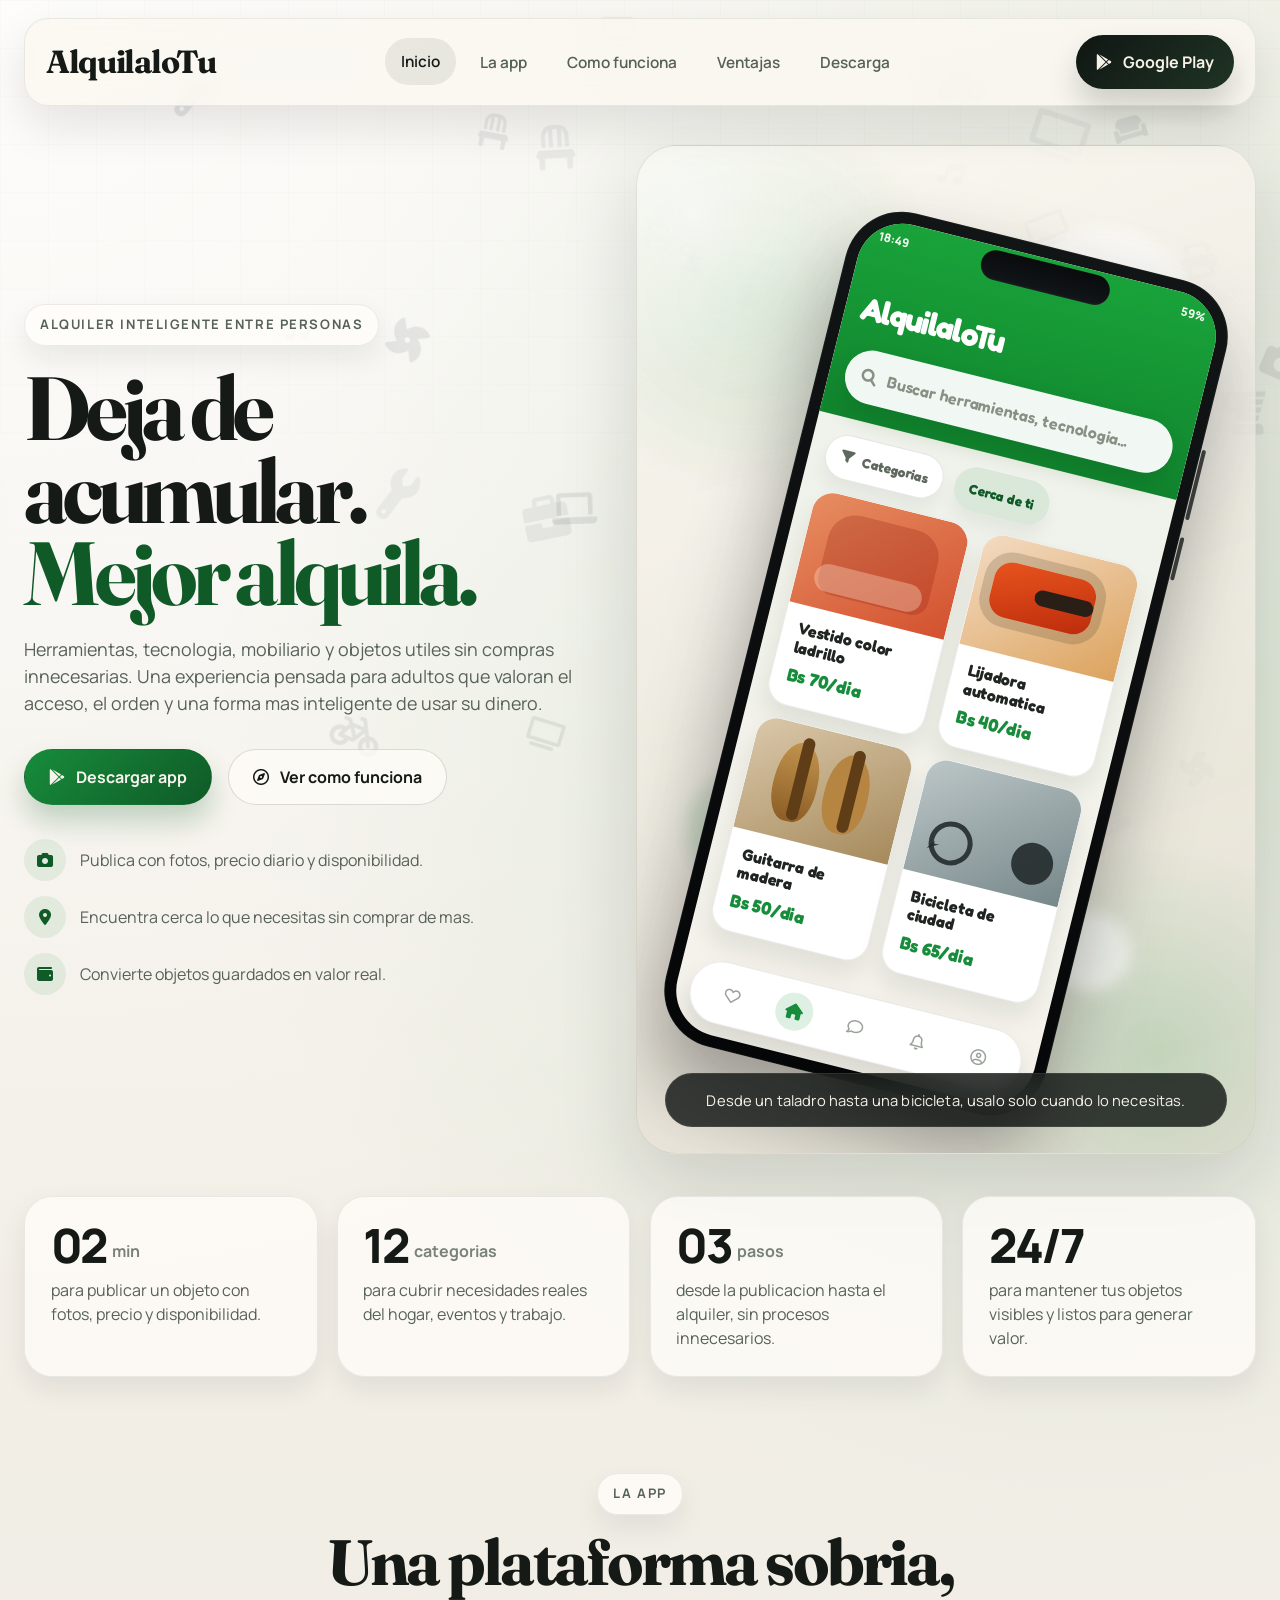
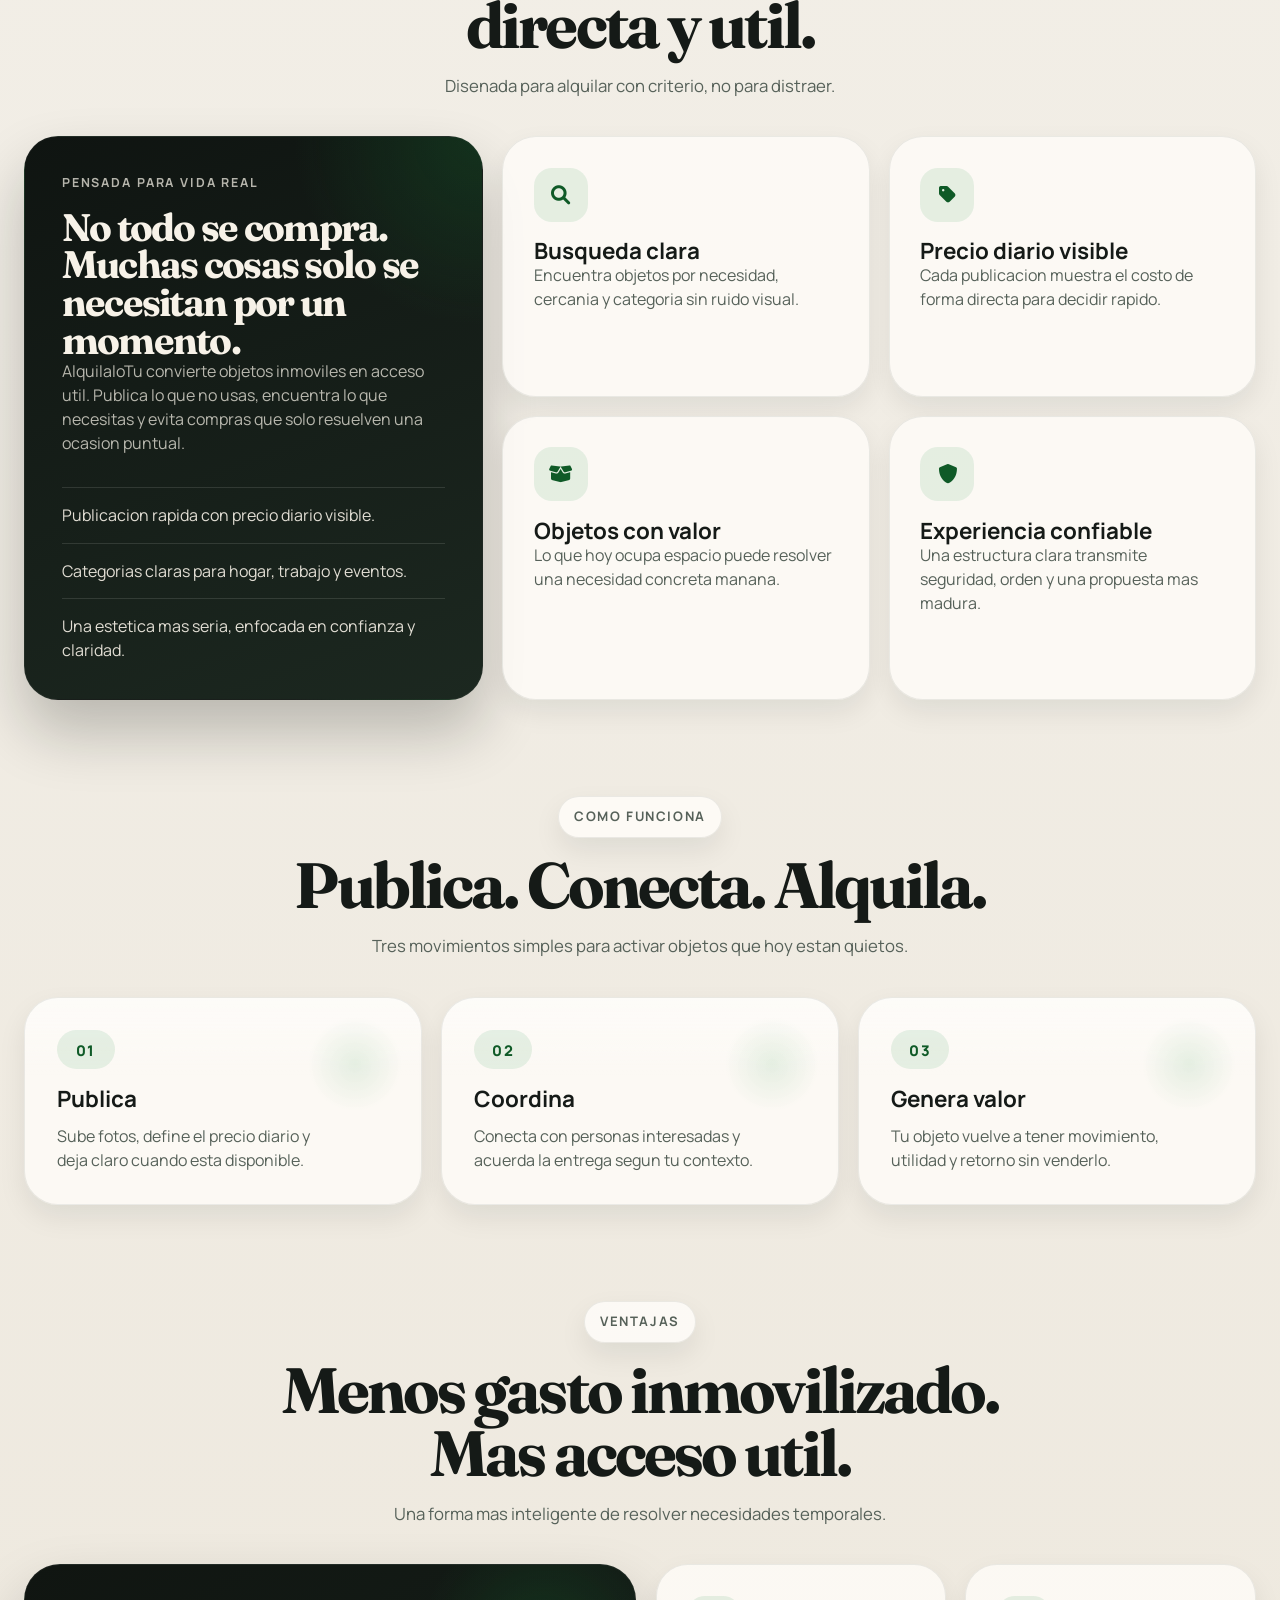
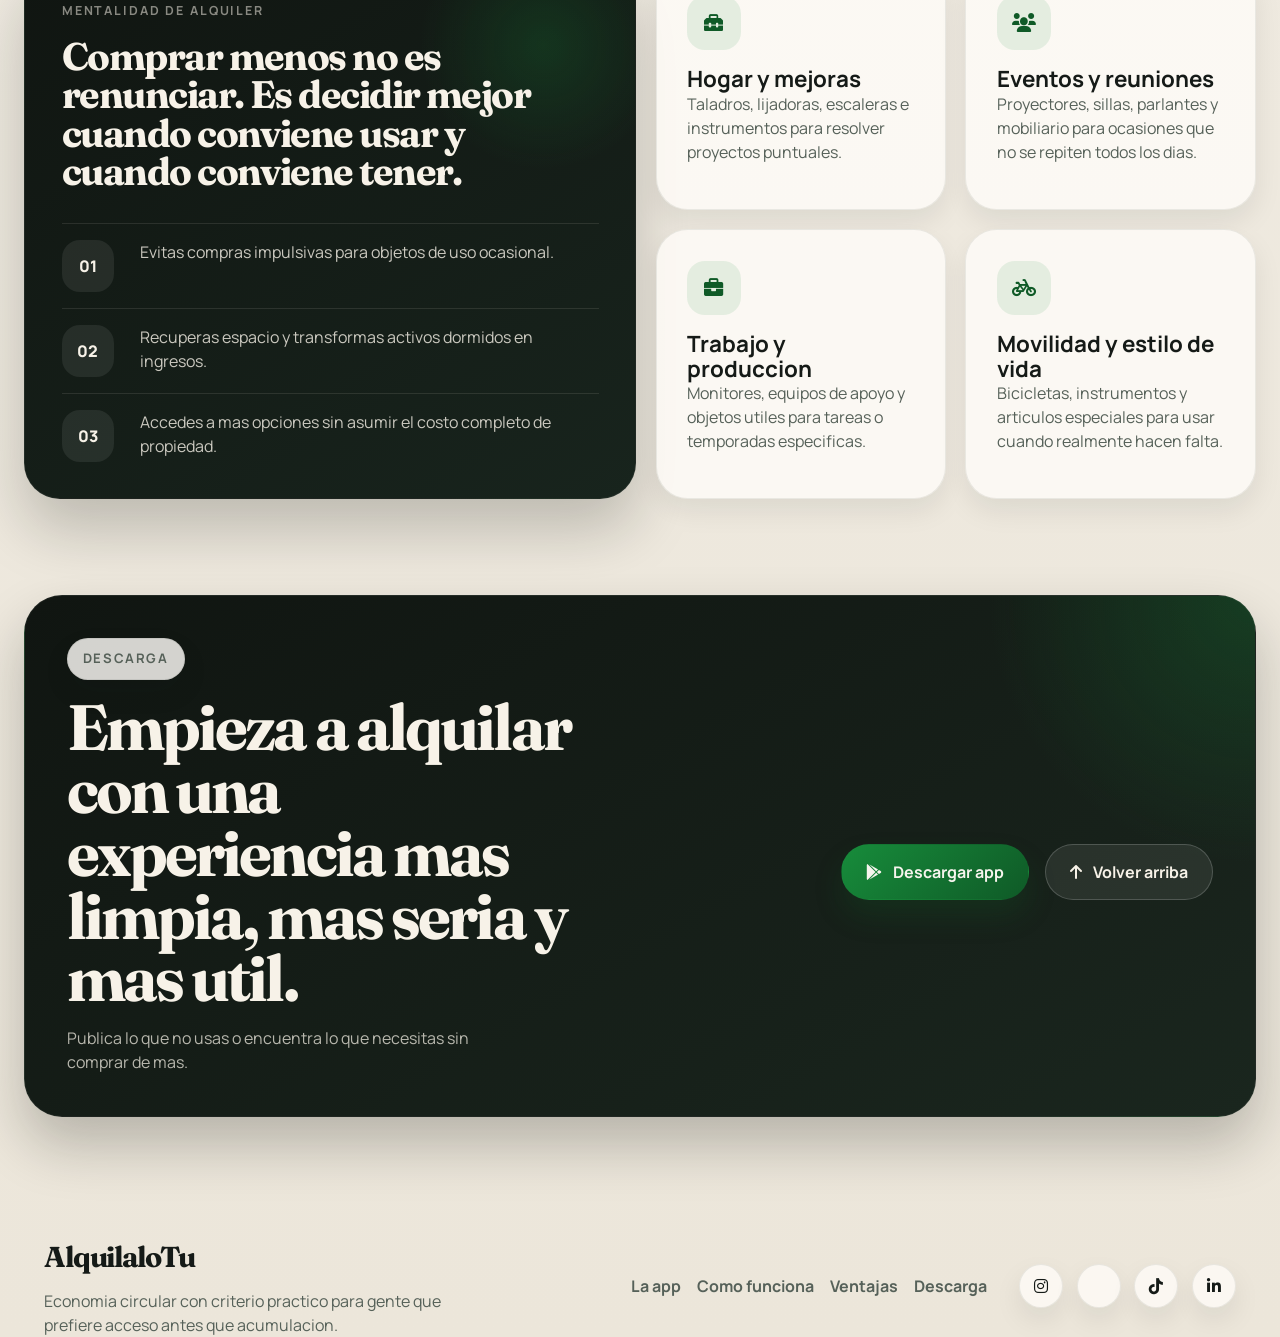
==== index.html @ 4cfe9199 "actualizando contenido real" ====
<!DOCTYPE html>
<html lang="es">
<head>
    <meta charset="UTF-8">
    <meta name="viewport" content="width=device-width, initial-scale=1.0">
    <meta name="description" content="AlquilaloTu te ayuda a alquilar herramientas, tecnologia y objetos utiles sin comprar de mas.">
    <title>AlquilaloTu | Deja de acumular, mejor alquila</title>
    <link rel="preconnect" href="https://fonts.googleapis.com">
    <link rel="preconnect" href="https://fonts.gstatic.com" crossorigin>
    <link rel="stylesheet" href="https://cdnjs.cloudflare.com/ajax/libs/font-awesome/6.0.0-beta3/css/all.min.css">
    <link rel="stylesheet" href="styles.css">
</head>
<body>
    <div class="floating-icons-layer" aria-hidden="true"></div>

    <header class="site-header">
        <nav class="main-nav" aria-label="Navegacion principal">
            <a class="brand" href="#inicio">AlquilaloTu</a>

            <div class="nav-links">
                <a href="#inicio" class="active">Inicio</a>
                <a href="#la-app">La app</a>
                <a href="#como-funciona">Como funciona</a>
                <a href="#ventajas">Ventajas</a>
                <a href="#descarga">Descarga</a>
            </div>

            <a
                class="nav-cta"
                href="https://play.google.com/store/apps/details?id=com.davidsilvbv.AlquilaloTu&pcampaignid=web_share"
                target="_blank"
                rel="noopener noreferrer"
            >
                <i class="fa-brands fa-google-play"></i>
                Google Play
            </a>
        </nav>
    </header>

    <main>
        <section class="hero reveal" id="inicio">
            <div class="hero-copy">
                <span class="eyebrow">Alquiler inteligente entre personas</span>
                <h1>Deja de acumular.<br><span>Mejor alquila.</span></h1>
                <p>
                    Herramientas, tecnologia, mobiliario y objetos utiles sin compras innecesarias.
                    Una experiencia pensada para adultos que valoran el acceso, el orden y una
                    forma mas inteligente de usar su dinero.
                </p>

                <div class="hero-actions">
                    <a
                        class="btn btn-solid"
                        href="https://play.google.com/store/apps/details?id=com.davidsilvbv.AlquilaloTu&pcampaignid=web_share"
                        target="_blank"
                        rel="noopener noreferrer"
                    >
                        <i class="fa-brands fa-google-play"></i>
                        Descargar app
                    </a>
                    <a class="btn btn-outline" href="#como-funciona">
                        <i class="fa-regular fa-compass"></i>
                        Ver como funciona
                    </a>
                </div>

                <div class="hero-points">
                    <div class="hero-point">
                        <i class="fa-solid fa-camera"></i>
                        <span>Publica con fotos, precio diario y disponibilidad.</span>
                    </div>
                    <div class="hero-point">
                        <i class="fa-solid fa-map-marker-alt"></i>
                        <span>Encuentra cerca lo que necesitas sin comprar de mas.</span>
                    </div>
                    <div class="hero-point">
                        <i class="fa-solid fa-wallet"></i>
                        <span>Convierte objetos guardados en valor real.</span>
                    </div>
                </div>
            </div>

            <div class="hero-visual">
                <div class="hero-stage">
                    <div class="ambient-orb orb-1" aria-hidden="true"></div>
                    <div class="ambient-orb orb-2" aria-hidden="true"></div>
                    <div class="ambient-orb orb-3" aria-hidden="true"></div>

                    <div class="device-frame" aria-label="Vista de la app AlquilaloTu">
                        <div class="device-body">
                            <div class="device-top">
                                <span>18:49</span>
                                <div class="device-notch" aria-hidden="true"></div>
                                <span>59%</span>
                            </div>

                            <div class="device-screen">
                                <div class="screen-header">
                                    <div class="screen-brand">AlquilaloTu</div>
                                    <div class="screen-search">
                                        <i class="fa-solid fa-magnifying-glass"></i>
                                        <span>Buscar herramientas, tecnologia...</span>
                                    </div>
                                </div>

                                <div class="screen-toolbar">
                                    <span class="toolbar-chip">
                                        <i class="fa-solid fa-filter"></i>
                                        Categorias
                                    </span>
                                    <span class="toolbar-chip toolbar-chip--soft">Cerca de ti</span>
                                </div>

                                <div class="screen-grid">
                                    <article class="listing-card listing-card--brick">
                                        <div class="listing-media"></div>
                                        <div class="listing-body">
                                            <h3>Vestido color ladrillo</h3>
                                            <p>Bs 70/dia</p>
                                        </div>
                                    </article>

                                    <article class="listing-card listing-card--tool">
                                        <div class="listing-media"></div>
                                        <div class="listing-body">
                                            <h3>Lijadora automatica</h3>
                                            <p>Bs 40/dia</p>
                                        </div>
                                    </article>

                                    <article class="listing-card listing-card--music">
                                        <div class="listing-media"></div>
                                        <div class="listing-body">
                                            <h3>Guitarra de madera</h3>
                                            <p>Bs 50/dia</p>
                                        </div>
                                    </article>

                                    <article class="listing-card listing-card--bike">
                                        <div class="listing-media"></div>
                                        <div class="listing-body">
                                            <h3>Bicicleta de ciudad</h3>
                                            <p>Bs 65/dia</p>
                                        </div>
                                    </article>
                                </div>

                                <div class="screen-nav" aria-hidden="true">
                                    <i class="fa-regular fa-heart"></i>
                                    <span class="nav-dot is-current"><i class="fa-solid fa-home"></i></span>
                                    <i class="fa-regular fa-comment"></i>
                                    <i class="fa-regular fa-bell"></i>
                                    <i class="fa-regular fa-circle-user"></i>
                                </div>
                            </div>
                        </div>
                    </div>

                    <div class="stage-caption">Desde un taladro hasta una bicicleta, usalo solo cuando lo necesitas.</div>
                </div>
            </div>
        </section>

        <section class="proof-grid reveal" aria-label="Beneficios de la plataforma">
            <article class="proof-card">
                <div class="proof-value">
                    <span class="proof-number" data-target="2" data-pad="2">00</span>
                    <span class="proof-unit">min</span>
                </div>
                <p>para publicar un objeto con fotos, precio y disponibilidad.</p>
            </article>

            <article class="proof-card">
                <div class="proof-value">
                    <span class="proof-number" data-target="12">00</span>
                    <span class="proof-unit">categorias</span>
                </div>
                <p>para cubrir necesidades reales del hogar, eventos y trabajo.</p>
            </article>

            <article class="proof-card">
                <div class="proof-value">
                    <span class="proof-number" data-target="3" data-pad="2">00</span>
                    <span class="proof-unit">pasos</span>
                </div>
                <p>desde la publicacion hasta el alquiler, sin procesos innecesarios.</p>
            </article>

            <article class="proof-card">
                <div class="proof-value">
                    <span class="proof-number" data-target="24" data-suffix="/7">00</span>
                </div>
                <p>para mantener tus objetos visibles y listos para generar valor.</p>
            </article>
        </section>

        <section class="editorial-section reveal" id="la-app">
            <div class="section-heading">
                <span class="eyebrow">La app</span>
                <h2>Una plataforma sobria, directa y util.</h2>
                <p>Disenada para alquilar con criterio, no para distraer.</p>
            </div>

            <div class="editorial-grid">
                <article class="editorial-panel editorial-panel--dark">
                    <div>
                        <p class="panel-kicker">Pensada para vida real</p>
                        <h3>No todo se compra. Muchas cosas solo se necesitan por un momento.</h3>
                        <p>
                            AlquilaloTu convierte objetos inmoviles en acceso util. Publica lo que no usas,
                            encuentra lo que necesitas y evita compras que solo resuelven una ocasion puntual.
                        </p>
                    </div>

                    <ul class="editorial-list">
                        <li>Publicacion rapida con precio diario visible.</li>
                        <li>Categorias claras para hogar, trabajo y eventos.</li>
                        <li>Una estetica mas seria, enfocada en confianza y claridad.</li>
                    </ul>
                </article>

                <article class="editorial-panel">
                    <i class="fa-solid fa-magnifying-glass"></i>
                    <h3>Busqueda clara</h3>
                    <p>Encuentra objetos por necesidad, cercania y categoria sin ruido visual.</p>
                </article>

                <article class="editorial-panel">
                    <i class="fa-solid fa-tag"></i>
                    <h3>Precio diario visible</h3>
                    <p>Cada publicacion muestra el costo de forma directa para decidir rapido.</p>
                </article>

                <article class="editorial-panel">
                    <i class="fa-solid fa-box-open"></i>
                    <h3>Objetos con valor</h3>
                    <p>Lo que hoy ocupa espacio puede resolver una necesidad concreta manana.</p>
                </article>

                <article class="editorial-panel">
                    <i class="fa-solid fa-shield-alt"></i>
                    <h3>Experiencia confiable</h3>
                    <p>Una estructura clara transmite seguridad, orden y una propuesta mas madura.</p>
                </article>
            </div>
        </section>

        <section class="process-section reveal" id="como-funciona">
            <div class="section-heading">
                <span class="eyebrow">Como funciona</span>
                <h2>Publica. Conecta. Alquila.</h2>
                <p>Tres movimientos simples para activar objetos que hoy estan quietos.</p>
            </div>

            <div class="process-grid">
                <article class="process-card">
                    <span class="process-index">01</span>
                    <h3>Publica</h3>
                    <p>Sube fotos, define el precio diario y deja claro cuando esta disponible.</p>
                </article>

                <article class="process-card">
                    <span class="process-index">02</span>
                    <h3>Coordina</h3>
                    <p>Conecta con personas interesadas y acuerda la entrega segun tu contexto.</p>
                </article>

                <article class="process-card">
                    <span class="process-index">03</span>
                    <h3>Genera valor</h3>
                    <p>Tu objeto vuelve a tener movimiento, utilidad y retorno sin venderlo.</p>
                </article>
            </div>
        </section>

        <section class="advantage-section reveal" id="ventajas">
            <div class="section-heading">
                <span class="eyebrow">Ventajas</span>
                <h2>Menos gasto inmovilizado. Mas acceso util.</h2>
                <p>Una forma mas inteligente de resolver necesidades temporales.</p>
            </div>

            <div class="advantage-layout">
                <article class="advantage-highlight">
                    <p class="panel-kicker">Mentalidad de alquiler</p>
                    <h3>Comprar menos no es renunciar. Es decidir mejor cuando conviene usar y cuando conviene tener.</h3>

                    <div class="advantage-list">
                        <div class="advantage-item">
                            <span>01</span>
                            <p>Evitas compras impulsivas para objetos de uso ocasional.</p>
                        </div>
                        <div class="advantage-item">
                            <span>02</span>
                            <p>Recuperas espacio y transformas activos dormidos en ingresos.</p>
                        </div>
                        <div class="advantage-item">
                            <span>03</span>
                            <p>Accedes a mas opciones sin asumir el costo completo de propiedad.</p>
                        </div>
                    </div>
                </article>

                <div class="use-case-grid">
                    <article class="use-case-card">
                        <i class="fa-solid fa-toolbox"></i>
                        <h3>Hogar y mejoras</h3>
                        <p>Taladros, lijadoras, escaleras e instrumentos para resolver proyectos puntuales.</p>
                    </article>

                    <article class="use-case-card">
                        <i class="fa-solid fa-users"></i>
                        <h3>Eventos y reuniones</h3>
                        <p>Proyectores, sillas, parlantes y mobiliario para ocasiones que no se repiten todos los dias.</p>
                    </article>

                    <article class="use-case-card">
                        <i class="fa-solid fa-briefcase"></i>
                        <h3>Trabajo y produccion</h3>
                        <p>Monitores, equipos de apoyo y objetos utiles para tareas o temporadas especificas.</p>
                    </article>

                    <article class="use-case-card">
                        <i class="fa-solid fa-bicycle"></i>
                        <h3>Movilidad y estilo de vida</h3>
                        <p>Bicicletas, instrumentos y articulos especiales para usar cuando realmente hacen falta.</p>
                    </article>
                </div>
            </div>
        </section>

        <section class="cta-section reveal" id="descarga">
            <div class="cta-box">
                <div>
                    <span class="eyebrow">Descarga</span>
                    <h2>Empieza a alquilar con una experiencia mas limpia, mas seria y mas util.</h2>
                    <p>Publica lo que no usas o encuentra lo que necesitas sin comprar de mas.</p>
                </div>

                <div class="cta-actions">
                    <a
                        class="btn btn-solid"
                        href="https://play.google.com/store/apps/details?id=com.davidsilvbv.AlquilaloTu&pcampaignid=web_share"
                        target="_blank"
                        rel="noopener noreferrer"
                    >
                        <i class="fa-brands fa-google-play"></i>
                        Descargar app
                    </a>
                    <a class="btn btn-outline btn-outline-light" href="#inicio">
                        <i class="fa-solid fa-arrow-up"></i>
                        Volver arriba
                    </a>
                </div>
            </div>
        </section>
    </main>

    <footer class="site-footer">
        <div class="footer-brand">
            <a class="brand footer-brand-link" href="#inicio">AlquilaloTu</a>
            <p>Economia circular con criterio practico para gente que prefiere acceso antes que acumulacion.</p>
        </div>

        <div class="footer-links">
            <a href="#la-app">La app</a>
            <a href="#como-funciona">Como funciona</a>
            <a href="#ventajas">Ventajas</a>
            <a href="#descarga">Descarga</a>
        </div>

        <div class="footer-social">
            <a href="#" aria-label="Instagram"><i class="fa-brands fa-instagram"></i></a>
            <a href="#" aria-label="X"><i class="fa-brands fa-x-twitter"></i></a>
            <a href="#" aria-label="TikTok"><i class="fa-brands fa-tiktok"></i></a>
            <a href="#" aria-label="LinkedIn"><i class="fa-brands fa-linkedin-in"></i></a>
        </div>
    </footer>

    <script src="script.js"></script>
</body>
</html>
---- styles.css ----
@import url('https://fonts.googleapis.com/css2?family=Fraunces:wght@500;600;700&family=Fredoka:wght@400;500;600;700&family=Manrope:wght@400;500;600;700;800&display=swap');

:root {
    --bg: #f1ede5;
    --bg-strong: #e4ddd1;
    --surface: rgba(251, 248, 241, 0.76);
    --surface-strong: #fbf8f1;
    --surface-dark: #131815;
    --ink: #151a17;
    --ink-soft: #566159;
    --ink-faint: #788279;
    --accent: #178c3b;
    --accent-deep: #0f5a27;
    --accent-soft: #d9ebdd;
    --line: rgba(21, 26, 23, 0.11);
    --line-strong: rgba(21, 26, 23, 0.18);
    --shadow-lg: 0 30px 80px rgba(19, 24, 21, 0.14);
    --shadow-md: 0 20px 45px rgba(19, 24, 21, 0.1);
    --shadow-sm: 0 12px 28px rgba(19, 24, 21, 0.08);
    --font-display: 'Fraunces', serif;
    --font-body: 'Manrope', sans-serif;
    --content-width: 1240px;
}

* {
    margin: 0;
    padding: 0;
    box-sizing: border-box;
}

html {
    scroll-behavior: smooth;
}

body {
    font-family: var(--font-body);
    color: var(--ink);
    background:
        radial-gradient(circle at top left, rgba(255, 255, 255, 0.82), transparent 28%),
        radial-gradient(circle at 85% 15%, rgba(23, 140, 59, 0.12), transparent 22%),
        linear-gradient(180deg, #f5f2eb 0%, var(--bg) 42%, #ece6da 100%);
    line-height: 1.5;
    overflow-x: hidden;
}

.floating-icons-layer {
    position: fixed;
    inset: 0;
    z-index: 0;
    pointer-events: none;
    overflow: hidden;
}

.floating-icon {
    position: absolute;
    color: rgba(103, 110, 117, var(--opacity, 0.12));
    transform: translate3d(0, 0, 0) rotate(var(--rotate-start, 0deg));
    transform-origin: center;
    filter: drop-shadow(0 12px 20px rgba(115, 122, 129, 0.05));
    will-change: transform;
    animation: ghost-drift var(--duration, 24s) ease-in-out infinite alternate;
    user-select: none;
}

body::before {
    content: '';
    position: fixed;
    inset: 0;
    z-index: -1;
    pointer-events: none;
    background-image:
        linear-gradient(rgba(21, 26, 23, 0.03) 1px, transparent 1px),
        linear-gradient(90deg, rgba(21, 26, 23, 0.03) 1px, transparent 1px);
    background-size: 48px 48px;
    mask-image: linear-gradient(180deg, rgba(0, 0, 0, 0.45), transparent 82%);
}

img {
    max-width: 100%;
    display: block;
}

a {
    color: inherit;
    text-decoration: none;
}

section[id] {
    scroll-margin-top: 128px;
}

main {
    position: relative;
    z-index: 1;
    padding: 0 24px 80px;
}

.site-header {
    position: sticky;
    top: 0;
    z-index: 40;
    padding: 18px 24px 0;
    transition: padding 0.25s ease;
}

.site-header.is-scrolled {
    padding-top: 10px;
}

.main-nav,
.hero,
.proof-grid,
.editorial-section,
.process-section,
.advantage-section,
.cta-section,
.site-footer {
    max-width: var(--content-width);
    margin-left: auto;
    margin-right: auto;
}

.main-nav {
    display: flex;
    justify-content: space-between;
    align-items: center;
    gap: 1.5rem;
    margin-top: 0;
    padding: 1rem 1.3rem;
    border: 1px solid rgba(21, 26, 23, 0.08);
    border-radius: 24px;
    background: rgba(251, 248, 241, 0.8);
    backdrop-filter: blur(18px);
    box-shadow: var(--shadow-md);
}

.brand {
    font-family: var(--font-display);
    font-size: 2rem;
    font-weight: 700;
    letter-spacing: -0.04em;
    color: var(--ink);
}

.nav-links {
    display: flex;
    flex-wrap: wrap;
    justify-content: center;
    gap: 0.5rem;
}

.nav-links a {
    padding: 0.75rem 1rem;
    border-radius: 999px;
    color: var(--ink-soft);
    font-size: 0.96rem;
    font-weight: 600;
    transition: background-color 0.2s ease, color 0.2s ease, transform 0.2s ease;
}

.nav-links a:hover,
.nav-links a.active {
    background: rgba(21, 26, 23, 0.08);
    color: var(--ink);
    transform: translateY(-1px);
}

.nav-cta {
    display: inline-flex;
    align-items: center;
    gap: 0.7rem;
    padding: 0.95rem 1.25rem;
    border-radius: 999px;
    background: linear-gradient(135deg, #101613 0%, #1f3425 100%);
    color: #f7f2e8;
    font-weight: 700;
    box-shadow: 0 18px 30px rgba(16, 22, 19, 0.18);
    transition: transform 0.2s ease, box-shadow 0.2s ease;
}

.nav-cta:hover {
    transform: translateY(-2px);
    box-shadow: 0 22px 36px rgba(16, 22, 19, 0.24);
}

.hero {
    display: grid;
    grid-template-columns: minmax(0, 1fr) minmax(420px, 620px);
    gap: clamp(2.2rem, 4vw, 4.4rem);
    align-items: center;
    padding-top: 2.4rem;
}

.hero-copy {
    max-width: 580px;
}

.eyebrow {
    display: inline-flex;
    align-items: center;
    gap: 0.5rem;
    padding: 0.65rem 0.95rem;
    border: 1px solid rgba(21, 26, 23, 0.08);
    border-radius: 999px;
    background: rgba(255, 253, 249, 0.82);
    box-shadow: var(--shadow-sm);
    color: var(--ink-soft);
    font-size: 0.82rem;
    font-weight: 700;
    letter-spacing: 0.12em;
    text-transform: uppercase;
}

.hero h1,
.section-heading h2,
.editorial-panel--dark h3,
.advantage-highlight h3,
.cta-box h2 {
    font-family: var(--font-display);
}

.hero h1 {
    margin-top: 1.3rem;
    font-size: clamp(3.8rem, 7vw, 6.25rem);
    line-height: 0.92;
    letter-spacing: -0.055em;
}

.hero h1 span {
    color: var(--accent-deep);
}

.hero p {
    margin-top: 1.35rem;
    max-width: 560px;
    font-size: 1.12rem;
    color: var(--ink-soft);
}

.hero-actions,
.cta-actions {
    display: flex;
    flex-wrap: wrap;
    gap: 1rem;
    margin-top: 2rem;
}

.btn {
    display: inline-flex;
    align-items: center;
    justify-content: center;
    gap: 0.7rem;
    min-height: 56px;
    padding: 0.95rem 1.5rem;
    border-radius: 999px;
    border: 1px solid transparent;
    font-weight: 700;
    transition: transform 0.2s ease, border-color 0.2s ease, background-color 0.2s ease, box-shadow 0.2s ease;
}

.btn:hover {
    transform: translateY(-2px);
}

.btn-solid {
    background: linear-gradient(135deg, #178c3b 0%, #0f5a27 100%);
    color: #f6f4ed;
    box-shadow: 0 16px 28px rgba(15, 90, 39, 0.24);
}

.btn-outline {
    border-color: rgba(21, 26, 23, 0.14);
    background: rgba(255, 253, 249, 0.72);
    color: var(--ink);
}

.btn-outline:hover {
    background: rgba(255, 253, 249, 0.96);
    border-color: rgba(21, 26, 23, 0.22);
}

.btn-outline-light {
    border-color: rgba(255, 255, 255, 0.18);
    background: rgba(255, 255, 255, 0.08);
    color: #f7f2e8;
}

.btn-outline-light:hover {
    background: rgba(255, 255, 255, 0.14);
}

.hero-points {
    display: grid;
    gap: 0.95rem;
    margin-top: 2.1rem;
}

.hero-point {
    display: flex;
    align-items: center;
    gap: 0.9rem;
    color: var(--ink-soft);
}

.hero-point i {
    display: grid;
    place-items: center;
    width: 42px;
    height: 42px;
    border-radius: 50%;
    background: rgba(23, 140, 59, 0.09);
    color: var(--accent-deep);
}

.hero-visual {
    position: relative;
}

.hero-stage {
    position: relative;
    min-height: 760px;
    padding: 2rem;
    border: 1px solid rgba(21, 26, 23, 0.09);
    border-radius: 40px;
    overflow: hidden;
    background:
        radial-gradient(circle at 18% 15%, rgba(23, 140, 59, 0.15), transparent 20%),
        radial-gradient(circle at 76% 24%, rgba(255, 255, 255, 0.74), transparent 18%),
        linear-gradient(160deg, rgba(251, 248, 241, 0.82), rgba(230, 223, 211, 0.8));
    box-shadow: var(--shadow-lg);
    isolation: isolate;
}

.hero-stage::before,
.hero-stage::after {
    content: '';
    position: absolute;
    border-radius: 999px;
    pointer-events: none;
}

.hero-stage::before {
    width: 440px;
    height: 440px;
    right: -120px;
    bottom: -120px;
    background: radial-gradient(circle, rgba(23, 140, 59, 0.18), transparent 68%);
}

.hero-stage::after {
    width: 360px;
    height: 360px;
    left: -120px;
    top: -110px;
    background: radial-gradient(circle, rgba(255, 255, 255, 0.56), transparent 72%);
}

.ambient-orb {
    position: absolute;
    border-radius: 50%;
    filter: blur(8px);
    opacity: 0.85;
    pointer-events: none;
}

.orb-1 {
    width: 180px;
    height: 180px;
    top: 8%;
    right: 10%;
    background: rgba(255, 255, 255, 0.58);
}

.orb-2 {
    width: 120px;
    height: 120px;
    left: 8%;
    bottom: 26%;
    background: rgba(23, 140, 59, 0.16);
}

.orb-3 {
    width: 80px;
    height: 80px;
    right: 20%;
    bottom: 16%;
    background: rgba(255, 255, 255, 0.74);
}

.device-frame {
    position: relative;
    z-index: 2;
    width: min(100%, 392px);
    margin: 56px auto 28px;
    transform: rotate(14deg);
}

.device-body {
    position: relative;
    padding: 12px;
    border-radius: 58px;
    background: linear-gradient(180deg, #121516 0%, #050607 100%);
    box-shadow:
        0 44px 80px rgba(9, 12, 10, 0.36),
        inset 0 0 0 1px rgba(255, 255, 255, 0.05);
}

.device-body::before,
.device-body::after {
    content: '';
    position: absolute;
    right: -5px;
    width: 4px;
    border-radius: 999px;
    background: rgba(32, 36, 34, 0.86);
}

.device-body::before {
    top: 160px;
    height: 72px;
}

.device-body::after {
    top: 250px;
    height: 44px;
}

.device-top {
    position: absolute;
    top: 16px;
    left: 28px;
    right: 28px;
    z-index: 4;
    display: flex;
    justify-content: space-between;
    align-items: center;
    color: #f5f7f3;
    font-size: 0.74rem;
    font-weight: 800;
    pointer-events: none;
}

.device-notch {
    width: 132px;
    height: 30px;
    border-radius: 18px;
    background: linear-gradient(180deg, #090b0d, #121618);
    box-shadow: inset 0 -1px 3px rgba(255, 255, 255, 0.05);
}

.device-screen {
    position: relative;
    min-height: 676px;
    border-radius: 46px;
    overflow: hidden;
    background: linear-gradient(180deg, #edf3ea 0%, #f5f2eb 100%);
    font-family: 'Fredoka', sans-serif;
}

.screen-header {
    padding: 4.25rem 1rem 1.15rem;
    background: linear-gradient(180deg, #19a33a 0%, #11852e 100%);
}

.screen-brand {
    font-family: 'Fredoka', sans-serif;
    font-size: 2rem;
    font-weight: 700;
    color: #ffffff;
    letter-spacing: -0.04em;
}

.screen-search {
    display: flex;
    align-items: center;
    gap: 0.7rem;
    margin-top: 0.95rem;
    padding: 0.92rem 1rem;
    border-radius: 999px;
    background: rgba(255, 255, 255, 0.94);
    color: #879084;
    box-shadow: 0 12px 24px rgba(9, 45, 20, 0.16);
    font-weight: 600;
}

.screen-toolbar {
    display: flex;
    gap: 0.7rem;
    padding: 1rem 1rem 0;
}

.toolbar-chip {
    display: inline-flex;
    align-items: center;
    gap: 0.5rem;
    padding: 0.72rem 0.92rem;
    border: 1px solid rgba(21, 26, 23, 0.1);
    border-radius: 999px;
    background: rgba(255, 255, 255, 0.94);
    box-shadow: 0 12px 18px rgba(21, 26, 23, 0.05);
    color: #5f685f;
    font-size: 0.85rem;
    font-weight: 700;
}

.toolbar-chip--soft {
    background: rgba(23, 140, 59, 0.1);
    color: var(--accent-deep);
    border-color: transparent;
}

.screen-grid {
    display: grid;
    grid-template-columns: repeat(2, minmax(0, 1fr));
    gap: 0.82rem;
    padding: 0.85rem 1rem 6.6rem;
}

.listing-card {
    border-radius: 22px;
    overflow: hidden;
    background: rgba(255, 255, 255, 0.98);
    border: 1px solid rgba(21, 26, 23, 0.08);
    box-shadow: 0 16px 24px rgba(18, 23, 19, 0.08);
}

.listing-media {
    position: relative;
    height: 116px;
    overflow: hidden;
}

.listing-media::before,
.listing-media::after {
    content: '';
    position: absolute;
    border-radius: 18px;
}

.listing-card--brick .listing-media {
    background: linear-gradient(140deg, #e78d61 0%, #d3512f 100%);
}

.listing-card--brick .listing-media::before {
    inset: 16px 24px 16px 22px;
    background: rgba(138, 23, 12, 0.24);
    border-radius: 28px 28px 16px 16px;
}

.listing-card--brick .listing-media::after {
    width: 110px;
    height: 28px;
    left: 18px;
    bottom: 18px;
    background: rgba(255, 225, 205, 0.34);
}

.listing-card--tool .listing-media {
    background: linear-gradient(140deg, #f3dbc2 0%, #dca35e 100%);
}

.listing-card--tool .listing-media::before {
    width: 104px;
    height: 56px;
    left: 18px;
    top: 24px;
    background: linear-gradient(160deg, #e9551e, #bc2b0c);
    box-shadow: 0 0 0 10px rgba(35, 26, 14, 0.16);
}

.listing-card--tool .listing-media::after {
    width: 60px;
    height: 16px;
    left: 62px;
    top: 44px;
    background: #2a1f17;
    border-radius: 14px;
}

.listing-card--music .listing-media {
    background: linear-gradient(145deg, #dac8aa 0%, #a68a5c 100%);
}

.listing-card--music .listing-media::before {
    width: 44px;
    height: 80px;
    left: 28px;
    top: 18px;
    background: linear-gradient(180deg, #c2934d, #8c5e26);
    border-radius: 50% 50% 42% 42%;
    box-shadow: 52px 0 0 #b68542;
}

.listing-card--music .listing-media::after {
    width: 12px;
    height: 84px;
    left: 48px;
    top: 12px;
    background: #5f3e17;
    box-shadow: 52px 0 0 #5f3e17;
}

.listing-card--bike .listing-media {
    background: linear-gradient(145deg, #bcc6c7 0%, #77888b 100%);
}

.listing-card--bike .listing-media::before {
    width: 116px;
    height: 56px;
    left: 18px;
    bottom: 26px;
    border: 6px solid rgba(36, 44, 45, 0.9);
    border-top: none;
    border-radius: 0;
    clip-path: polygon(0 100%, 22% 36%, 46% 36%, 62% 0, 82% 0, 52% 74%, 22% 74%);
}

.listing-card--bike .listing-media::after {
    width: 34px;
    height: 34px;
    left: 18px;
    bottom: 14px;
    border: 5px solid rgba(36, 44, 45, 0.9);
    border-radius: 50%;
    box-shadow: 84px 0 0 -1px rgba(36, 44, 45, 0.9);
}

.listing-body {
    padding: 0.9rem 0.95rem 1rem;
}

.listing-body h3 {
    font-size: 1rem;
    line-height: 1.15;
    color: #202521;
}

.listing-body p {
    margin-top: 0.45rem;
    color: var(--accent);
    font-weight: 800;
}

.screen-nav {
    position: absolute;
    left: 14px;
    right: 14px;
    bottom: 12px;
    display: grid;
    grid-template-columns: repeat(5, minmax(0, 1fr));
    align-items: center;
    padding: 0.72rem 0.65rem;
    border-radius: 999px;
    background: rgba(255, 255, 255, 0.96);
    border: 1px solid rgba(21, 26, 23, 0.08);
    box-shadow: 0 16px 26px rgba(18, 23, 19, 0.12);
}

.screen-nav > i,
.screen-nav .nav-dot {
    justify-self: center;
}

.screen-nav > i {
    color: #9aa29a;
    font-size: 1rem;
}

.nav-dot {
    display: grid;
    place-items: center;
    width: 38px;
    height: 38px;
    border-radius: 50%;
}

.nav-dot.is-current {
    background: rgba(23, 140, 59, 0.14);
    color: var(--accent);
}

.stage-caption {
    position: absolute;
    left: 28px;
    right: 28px;
    bottom: 26px;
    z-index: 3;
    display: inline-flex;
    justify-content: center;
    padding: 0.95rem 1.25rem;
    border: 1px solid rgba(255, 255, 255, 0.08);
    border-radius: 999px;
    background: rgba(18, 23, 20, 0.82);
    backdrop-filter: blur(18px);
    color: #f6f2e8;
    font-size: 0.92rem;
    letter-spacing: 0.01em;
    text-align: center;
}

.proof-grid {
    display: grid;
    grid-template-columns: repeat(4, minmax(0, 1fr));
    gap: 1.2rem;
    margin-top: 2.6rem;
}

.proof-card {
    padding: 1.6rem;
    border: 1px solid rgba(21, 26, 23, 0.08);
    border-radius: 28px;
    background: rgba(255, 253, 249, 0.76);
    box-shadow: var(--shadow-sm);
}

.proof-value {
    display: flex;
    align-items: flex-end;
    gap: 0.35rem;
    margin-bottom: 0.55rem;
}

.proof-number {
    font-size: 2.95rem;
    line-height: 1;
    font-weight: 800;
    letter-spacing: -0.05em;
}

.proof-unit {
    margin-bottom: 0.38rem;
    color: var(--ink-faint);
    font-weight: 700;
}

.proof-card p {
    color: var(--ink-soft);
}

.editorial-section,
.process-section,
.advantage-section,
.cta-section {
    padding-top: 6rem;
}

.section-heading {
    max-width: 760px;
    margin: 0 auto 2.4rem;
    text-align: center;
}

.section-heading h2 {
    font-size: clamp(2.5rem, 5vw, 4rem);
    line-height: 0.98;
    letter-spacing: -0.045em;
    margin-top: 1rem;
}

.section-heading p {
    margin-top: 1rem;
    color: var(--ink-soft);
    font-size: 1.05rem;
}

.editorial-grid {
    display: grid;
    grid-template-columns: 1.25fr 1fr 1fr;
    gap: 1.2rem;
    align-items: stretch;
}

.editorial-panel {
    padding: 1.9rem;
    border: 1px solid rgba(21, 26, 23, 0.08);
    border-radius: 34px;
    background: rgba(255, 253, 249, 0.78);
    box-shadow: var(--shadow-sm);
}

.editorial-panel > i,
.use-case-card > i {
    display: inline-grid;
    place-items: center;
    width: 54px;
    height: 54px;
    border-radius: 18px;
    margin-bottom: 1.1rem;
    background: rgba(23, 140, 59, 0.1);
    color: var(--accent-deep);
    font-size: 1.2rem;
}

.editorial-panel h3,
.process-card h3,
.use-case-card h3 {
    font-size: 1.4rem;
    line-height: 1.08;
}

.editorial-panel p,
.process-card p,
.use-case-card p,
.advantage-item p,
.advantage-highlight p,
.cta-box p,
.footer-brand p {
    color: var(--ink-soft);
}

.editorial-panel--dark {
    display: flex;
    flex-direction: column;
    justify-content: space-between;
    grid-row: span 2;
    padding: 2.3rem;
    background:
        radial-gradient(circle at top right, rgba(23, 140, 59, 0.22), transparent 26%),
        linear-gradient(160deg, #0f1411 0%, #1c2820 100%);
    border-color: rgba(255, 255, 255, 0.04);
    box-shadow: 0 32px 60px rgba(12, 18, 14, 0.24);
}

.editorial-panel--dark h3 {
    margin-top: 1rem;
    font-size: clamp(2.3rem, 3vw, 3.3rem);
    line-height: 0.98;
    letter-spacing: -0.045em;
    color: #f7f2e8;
}

.editorial-panel--dark p {
    color: rgba(247, 242, 232, 0.72);
}

.panel-kicker {
    font-size: 0.78rem;
    font-weight: 700;
    letter-spacing: 0.15em;
    text-transform: uppercase;
    color: rgba(247, 242, 232, 0.5);
}

.editorial-list {
    list-style: none;
    display: grid;
    gap: 0.95rem;
    margin-top: 2rem;
}

.editorial-list li {
    padding-top: 0.95rem;
    border-top: 1px solid rgba(247, 242, 232, 0.12);
    color: rgba(247, 242, 232, 0.9);
}

.process-grid {
    display: grid;
    grid-template-columns: repeat(3, minmax(0, 1fr));
    gap: 1.2rem;
}

.process-card {
    position: relative;
    padding: 2rem;
    border: 1px solid rgba(21, 26, 23, 0.08);
    border-radius: 34px;
    background:
        linear-gradient(180deg, rgba(255, 255, 255, 0.42), transparent 40%),
        rgba(255, 253, 249, 0.78);
    box-shadow: var(--shadow-sm);
    overflow: hidden;
}

.process-card::after {
    content: '';
    position: absolute;
    top: 18px;
    right: 18px;
    width: 96px;
    height: 96px;
    border-radius: 50%;
    background: radial-gradient(circle, rgba(23, 140, 59, 0.1), transparent 70%);
}

.process-index {
    display: inline-flex;
    align-items: center;
    justify-content: center;
    min-width: 58px;
    padding: 0.55rem 0.9rem;
    border-radius: 999px;
    background: rgba(23, 140, 59, 0.1);
    color: var(--accent-deep);
    font-size: 0.92rem;
    font-weight: 800;
    letter-spacing: 0.08em;
}

.process-card h3 {
    margin-top: 1.1rem;
}

.process-card p {
    margin-top: 0.8rem;
    max-width: 28ch;
}

.advantage-layout {
    display: grid;
    grid-template-columns: 1.02fr 1fr;
    gap: 1.2rem;
}

.advantage-highlight {
    padding: 2.3rem;
    border-radius: 36px;
    background:
        radial-gradient(circle at 85% 15%, rgba(23, 140, 59, 0.22), transparent 18%),
        linear-gradient(150deg, #101511 0%, #18241d 100%);
    border: 1px solid rgba(255, 255, 255, 0.05);
    box-shadow: 0 30px 60px rgba(12, 18, 14, 0.22);
}

.advantage-highlight h3 {
    margin-top: 1rem;
    font-size: clamp(2.1rem, 3vw, 3rem);
    line-height: 1;
    letter-spacing: -0.04em;
    color: #f7f2e8;
}

.advantage-highlight > p {
    color: rgba(247, 242, 232, 0.52);
}

.advantage-list {
    display: grid;
    gap: 1rem;
    margin-top: 2rem;
}

.advantage-item {
    display: grid;
    grid-template-columns: 62px 1fr;
    gap: 1rem;
    align-items: start;
    padding-top: 1rem;
    border-top: 1px solid rgba(247, 242, 232, 0.1);
}

.advantage-item span {
    display: inline-flex;
    align-items: center;
    justify-content: center;
    width: 52px;
    height: 52px;
    border-radius: 18px;
    background: rgba(255, 255, 255, 0.08);
    color: #f7f2e8;
    font-weight: 800;
}

.advantage-item p {
    color: rgba(247, 242, 232, 0.8);
}

.use-case-grid {
    display: grid;
    grid-template-columns: repeat(2, minmax(0, 1fr));
    gap: 1.2rem;
}

.use-case-card {
    padding: 1.9rem;
    border: 1px solid rgba(21, 26, 23, 0.08);
    border-radius: 32px;
    background: rgba(255, 253, 249, 0.78);
    box-shadow: var(--shadow-sm);
}

.cta-box {
    display: flex;
    justify-content: space-between;
    gap: 2rem;
    align-items: center;
    padding: 2.6rem;
    border-radius: 38px;
    background:
        radial-gradient(circle at top right, rgba(23, 140, 59, 0.28), transparent 20%),
        linear-gradient(150deg, #101511 0%, #1a261e 100%);
    border: 1px solid rgba(255, 255, 255, 0.06);
    box-shadow: 0 28px 55px rgba(12, 18, 14, 0.24);
}

.cta-box h2 {
    margin-top: 1rem;
    max-width: 12ch;
    font-size: clamp(2.4rem, 5vw, 4rem);
    line-height: 0.98;
    letter-spacing: -0.045em;
    color: #f7f2e8;
}

.cta-box p {
    margin-top: 1rem;
    max-width: 46ch;
    color: rgba(247, 242, 232, 0.72);
}

.site-footer {
    position: relative;
    z-index: 1;
    display: grid;
    grid-template-columns: 1.2fr auto auto;
    gap: 2rem;
    align-items: center;
    padding: 2.4rem 24px 0;
}

.footer-brand-link {
    font-size: 1.8rem;
}

.footer-brand p {
    margin-top: 0.7rem;
    max-width: 42ch;
}

.footer-links {
    display: flex;
    flex-wrap: wrap;
    gap: 1rem;
    color: var(--ink-soft);
    font-weight: 700;
}

.footer-links a:hover {
    color: var(--ink);
}

.footer-social {
    display: flex;
    gap: 0.85rem;
}

.footer-social a {
    display: grid;
    place-items: center;
    width: 44px;
    height: 44px;
    border: 1px solid rgba(21, 26, 23, 0.08);
    border-radius: 50%;
    background: rgba(255, 253, 249, 0.76);
    color: var(--ink);
    box-shadow: var(--shadow-sm);
    transition: transform 0.2s ease, background-color 0.2s ease;
}

.footer-social a:hover {
    transform: translateY(-2px);
    background: rgba(255, 255, 255, 0.96);
}

.reveal {
    opacity: 0;
    transform: translateY(28px);
    transition: opacity 0.7s ease, transform 0.7s ease;
}

.reveal.is-visible {
    opacity: 1;
    transform: translateY(0);
}

@keyframes ghost-drift {
    0%,
    100% {
        transform: translate3d(0, 0, 0) rotate(var(--rotate-start, 0deg));
    }
    50% {
        opacity: calc(var(--opacity, 0.12) + 0.05);
    }
    100% {
        transform: translate3d(var(--dx, 0px), var(--dy, 0px), 0) rotate(var(--rotate-end, 10deg));
    }
}

@media (prefers-reduced-motion: reduce) {
    html {
        scroll-behavior: auto;
    }

    .floating-icon {
        animation: none;
    }

    .reveal {
        opacity: 1;
        transform: none;
    }
}

@media (max-width: 1140px) {
    .hero {
        grid-template-columns: 1fr;
    }

    .hero-copy {
        max-width: none;
    }

    .hero-stage {
        min-height: 720px;
    }

    .proof-grid,
    .process-grid {
        grid-template-columns: repeat(2, minmax(0, 1fr));
    }

    .editorial-grid,
    .advantage-layout,
    .site-footer {
        grid-template-columns: 1fr;
    }

    .editorial-panel--dark {
        grid-row: auto;
    }

    .cta-box {
        flex-direction: column;
        align-items: flex-start;
    }

    .cta-box h2 {
        max-width: none;
    }
}

@media (max-width: 860px) {
    .site-header {
        position: static;
        padding-top: 16px;
    }

    .main-nav {
        flex-direction: column;
        text-align: center;
    }

    .nav-cta {
        width: 100%;
        justify-content: center;
    }

    .hero-stage {
        min-height: 680px;
        padding: 1.4rem;
    }

    .device-frame {
        width: min(100%, 350px);
        margin-top: 84px;
        transform: rotate(10deg);
    }

    .use-case-grid {
        grid-template-columns: 1fr;
    }
}

@media (max-width: 640px) {
    main {
        padding: 0 16px 72px;
    }

    .main-nav,
    .hero-stage,
    .proof-card,
    .editorial-panel,
    .process-card,
    .use-case-card,
    .advantage-highlight,
    .cta-box {
        border-radius: 26px;
    }

    .brand {
        font-size: 1.75rem;
    }

    .main-nav {
        gap: 0.95rem;
        padding: 0.95rem 1rem;
    }

    .nav-links {
        display: grid;
        grid-template-columns: repeat(3, minmax(0, 1fr));
        width: 100%;
        gap: 0.35rem;
    }

    .nav-links a {
        padding: 0.6rem 0.4rem;
        font-size: 0.9rem;
        text-align: center;
    }

    .nav-cta {
        margin-top: 0.1rem;
    }

    .hero {
        padding-top: 1.8rem;
    }

    .hero h1 {
        font-size: clamp(3rem, 16vw, 4.2rem);
    }

    .hero p,
    .section-heading p {
        font-size: 1rem;
    }

    .hero-stage {
        min-height: 610px;
    }

    .device-frame {
        width: min(100%, 308px);
        transform: rotate(8deg);
    }

    .device-screen {
        min-height: 576px;
    }

    .screen-header {
        padding-top: 3.8rem;
    }

    .screen-brand {
        font-size: 1.65rem;
    }

    .screen-search,
    .toolbar-chip {
        font-size: 0.76rem;
    }

    .listing-media {
        height: 98px;
    }

    .proof-grid,
    .process-grid {
        grid-template-columns: 1fr;
    }

    .stage-caption {
        left: 16px;
        right: 16px;
        bottom: 16px;
        font-size: 0.82rem;
    }

    .site-footer {
        padding-left: 16px;
        padding-right: 16px;
        text-align: center;
    }

    .footer-links,
    .footer-social {
        justify-content: center;
    }
}
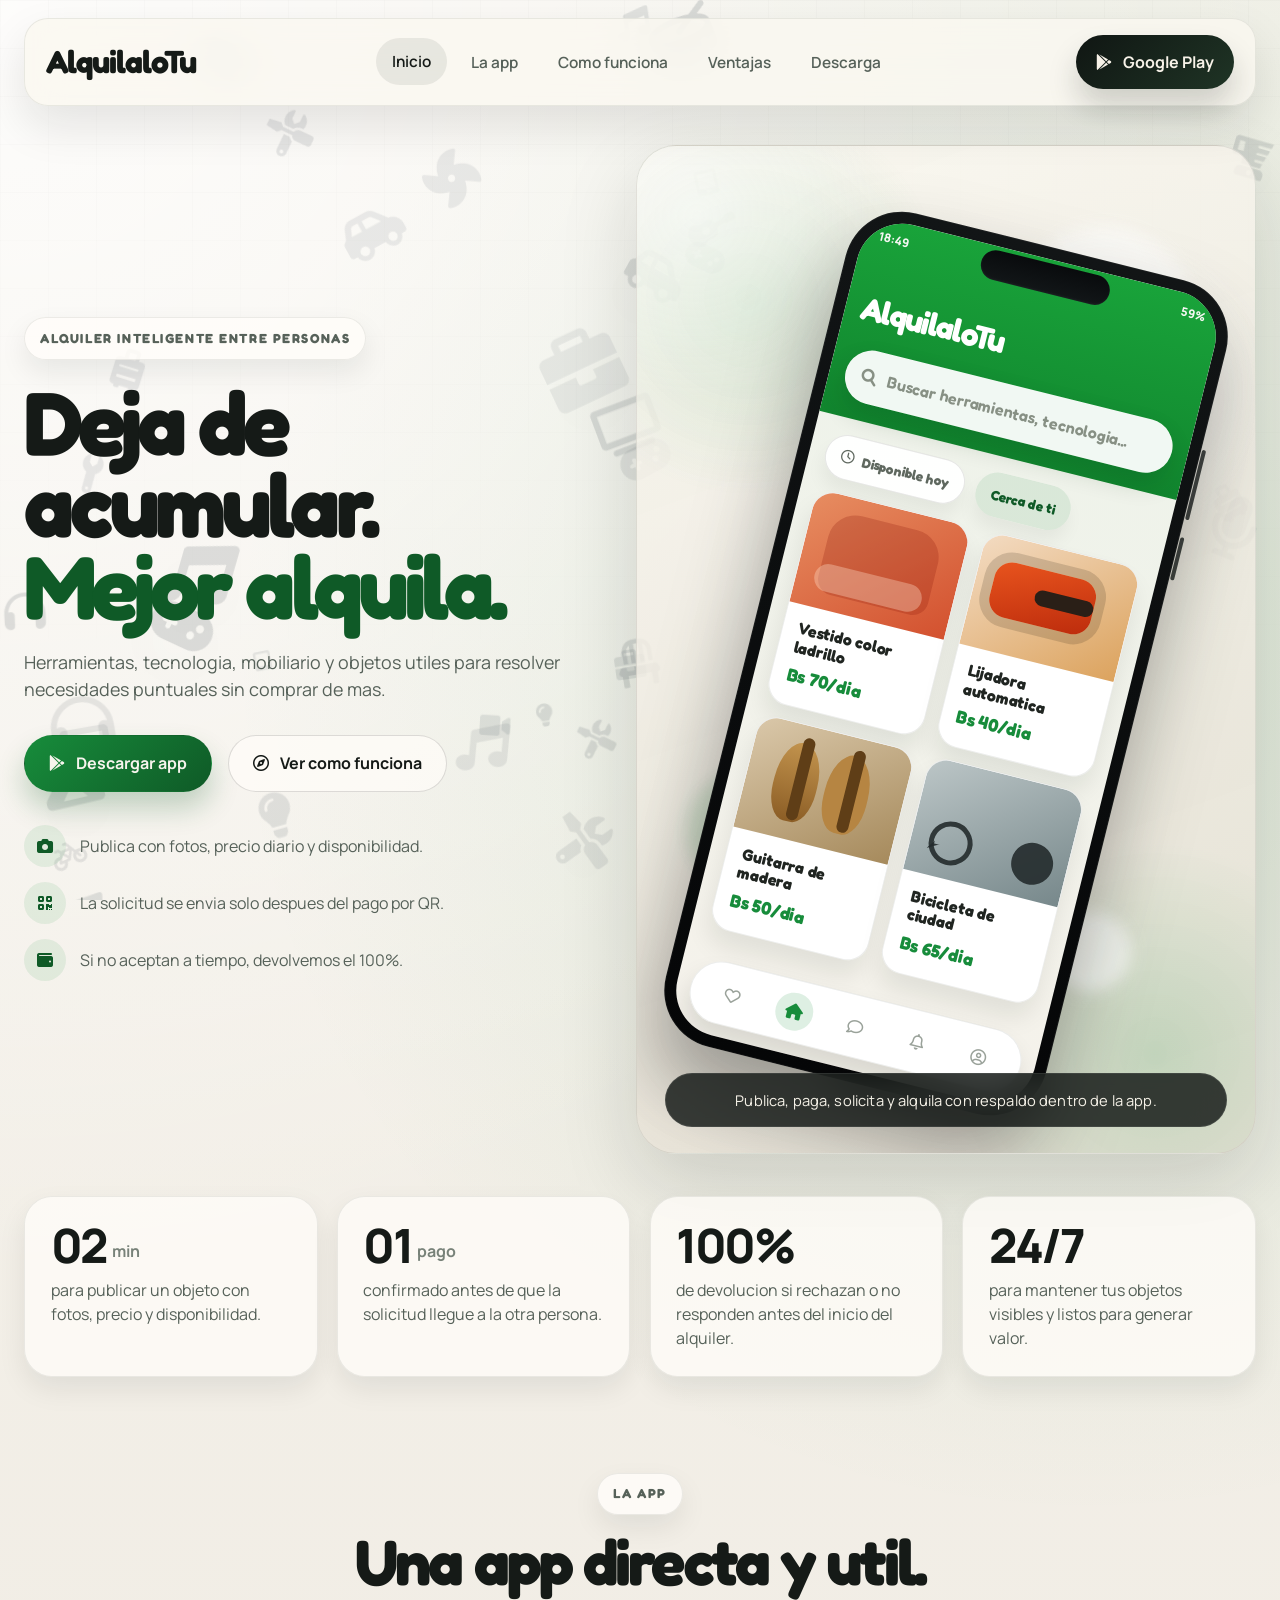
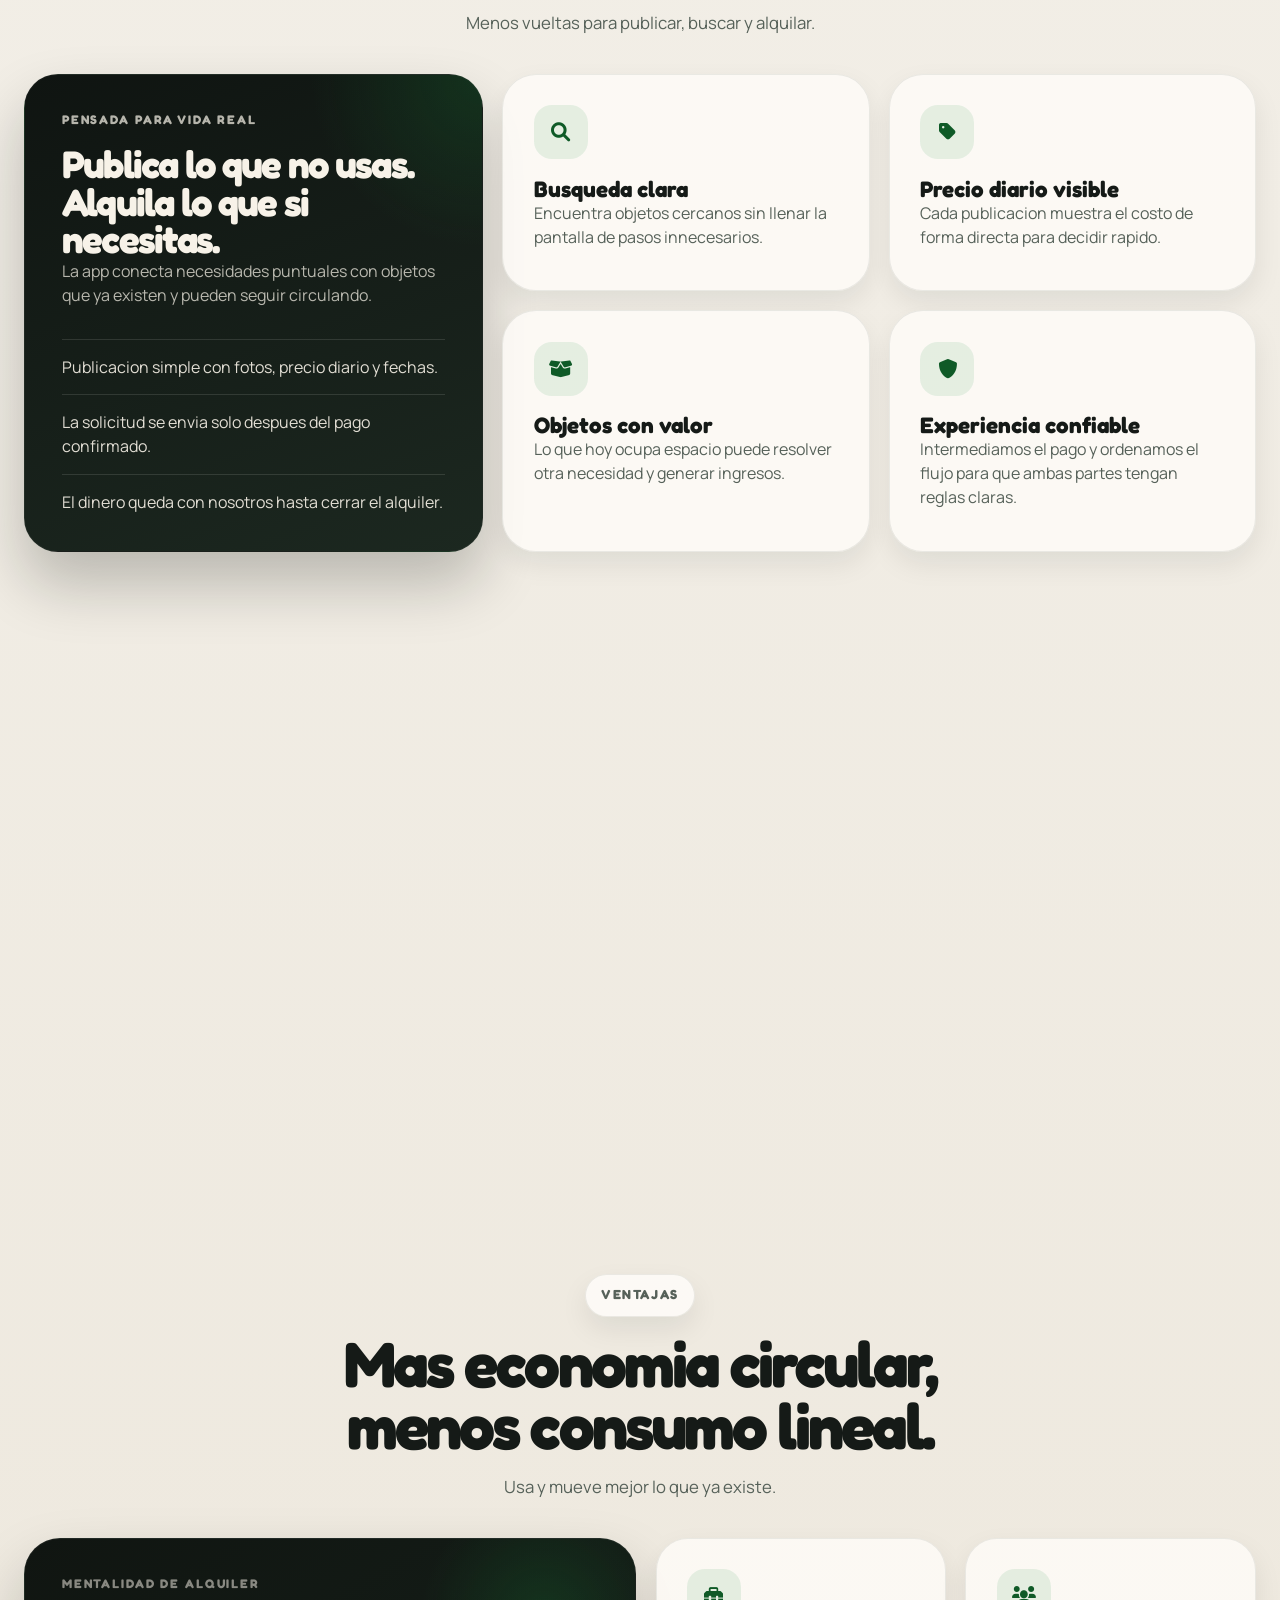
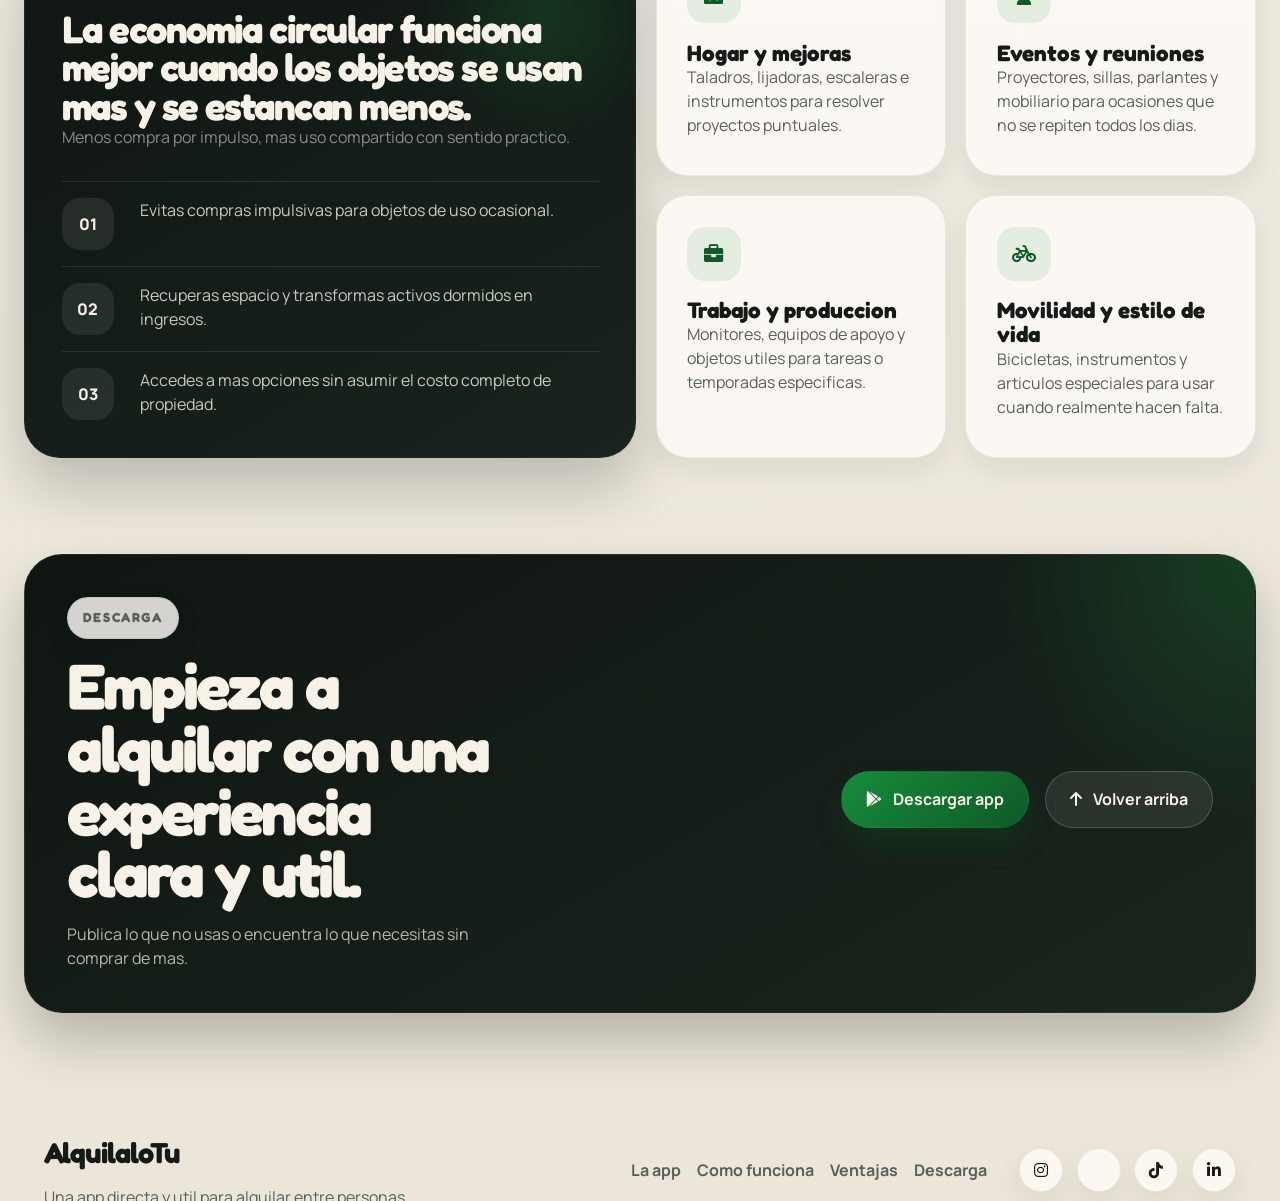
==== commit 7584449b: "actualizando contenido real" ====
--- a/index.html
+++ b/index.html
@@ -43,9 +43,8 @@
                 <span class="eyebrow">Alquiler inteligente entre personas</span>
                 <h1>Deja de acumular.<br><span>Mejor alquila.</span></h1>
                 <p>
-                    Herramientas, tecnologia, mobiliario y objetos utiles sin compras innecesarias.
-                    Una experiencia pensada para adultos que valoran el acceso, el orden y una
-                    forma mas inteligente de usar su dinero.
+                    Herramientas, tecnologia, mobiliario y objetos utiles para resolver necesidades
+                    puntuales sin comprar de mas.
                 </p>
 
                 <div class="hero-actions">
@@ -70,12 +69,12 @@
                         <span>Publica con fotos, precio diario y disponibilidad.</span>
                     </div>
                     <div class="hero-point">
-                        <i class="fa-solid fa-map-marker-alt"></i>
-                        <span>Encuentra cerca lo que necesitas sin comprar de mas.</span>
+                        <i class="fa-solid fa-qrcode"></i>
+                        <span>La solicitud se envia solo despues del pago por QR.</span>
                     </div>
                     <div class="hero-point">
                         <i class="fa-solid fa-wallet"></i>
-                        <span>Convierte objetos guardados en valor real.</span>
+                        <span>Si no aceptan a tiempo, devolvemos el 100%.</span>
                     </div>
                 </div>
             </div>
@@ -105,8 +104,8 @@
 
                                 <div class="screen-toolbar">
                                     <span class="toolbar-chip">
-                                        <i class="fa-solid fa-filter"></i>
-                                        Categorias
+                                        <i class="fa-regular fa-clock"></i>
+                                        Disponible hoy
                                     </span>
                                     <span class="toolbar-chip toolbar-chip--soft">Cerca de ti</span>
                                 </div>
@@ -156,7 +155,7 @@
                         </div>
                     </div>
 
-                    <div class="stage-caption">Desde un taladro hasta una bicicleta, usalo solo cuando lo necesitas.</div>
+                    <div class="stage-caption">Publica, paga, solicita y alquila con respaldo dentro de la app.</div>
                 </div>
             </div>
         </section>
@@ -172,18 +171,17 @@
 
             <article class="proof-card">
                 <div class="proof-value">
-                    <span class="proof-number" data-target="12">00</span>
-                    <span class="proof-unit">categorias</span>
-                </div>
-                <p>para cubrir necesidades reales del hogar, eventos y trabajo.</p>
+                    <span class="proof-number" data-target="1" data-pad="2">00</span>
+                    <span class="proof-unit">pago</span>
+                </div>
+                <p>confirmado antes de que la solicitud llegue a la otra persona.</p>
             </article>
 
             <article class="proof-card">
                 <div class="proof-value">
-                    <span class="proof-number" data-target="3" data-pad="2">00</span>
-                    <span class="proof-unit">pasos</span>
-                </div>
-                <p>desde la publicacion hasta el alquiler, sin procesos innecesarios.</p>
+                    <span class="proof-number" data-target="100" data-suffix="%">00</span>
+                </div>
+                <p>de devolucion si rechazan o no responden antes del inicio del alquiler.</p>
             </article>
 
             <article class="proof-card">
@@ -197,32 +195,31 @@
         <section class="editorial-section reveal" id="la-app">
             <div class="section-heading">
                 <span class="eyebrow">La app</span>
-                <h2>Una plataforma sobria, directa y util.</h2>
-                <p>Disenada para alquilar con criterio, no para distraer.</p>
+                <h2>Una app directa y util.</h2>
+                <p>Menos vueltas para publicar, buscar y alquilar.</p>
             </div>
 
             <div class="editorial-grid">
                 <article class="editorial-panel editorial-panel--dark">
                     <div>
                         <p class="panel-kicker">Pensada para vida real</p>
-                        <h3>No todo se compra. Muchas cosas solo se necesitan por un momento.</h3>
+                        <h3>Publica lo que no usas. Alquila lo que si necesitas.</h3>
                         <p>
-                            AlquilaloTu convierte objetos inmoviles en acceso util. Publica lo que no usas,
-                            encuentra lo que necesitas y evita compras que solo resuelven una ocasion puntual.
+                            La app conecta necesidades puntuales con objetos que ya existen y pueden seguir circulando.
                         </p>
                     </div>
 
                     <ul class="editorial-list">
-                        <li>Publicacion rapida con precio diario visible.</li>
-                        <li>Categorias claras para hogar, trabajo y eventos.</li>
-                        <li>Una estetica mas seria, enfocada en confianza y claridad.</li>
+                        <li>Publicacion simple con fotos, precio diario y fechas.</li>
+                        <li>La solicitud se envia solo despues del pago confirmado.</li>
+                        <li>El dinero queda con nosotros hasta cerrar el alquiler.</li>
                     </ul>
                 </article>
 
                 <article class="editorial-panel">
                     <i class="fa-solid fa-magnifying-glass"></i>
                     <h3>Busqueda clara</h3>
-                    <p>Encuentra objetos por necesidad, cercania y categoria sin ruido visual.</p>
+                    <p>Encuentra objetos cercanos sin llenar la pantalla de pasos innecesarios.</p>
                 </article>
 
                 <article class="editorial-panel">
@@ -234,13 +231,13 @@
                 <article class="editorial-panel">
                     <i class="fa-solid fa-box-open"></i>
                     <h3>Objetos con valor</h3>
-                    <p>Lo que hoy ocupa espacio puede resolver una necesidad concreta manana.</p>
+                    <p>Lo que hoy ocupa espacio puede resolver otra necesidad y generar ingresos.</p>
                 </article>
 
                 <article class="editorial-panel">
                     <i class="fa-solid fa-shield-alt"></i>
                     <h3>Experiencia confiable</h3>
-                    <p>Una estructura clara transmite seguridad, orden y una propuesta mas madura.</p>
+                    <p>Intermediamos el pago y ordenamos el flujo para que ambas partes tengan reglas claras.</p>
                 </article>
             </div>
         </section>
@@ -248,8 +245,8 @@
         <section class="process-section reveal" id="como-funciona">
             <div class="section-heading">
                 <span class="eyebrow">Como funciona</span>
-                <h2>Publica. Conecta. Alquila.</h2>
-                <p>Tres movimientos simples para activar objetos que hoy estan quietos.</p>
+                <h2>Asi fluye cada alquiler.</h2>
+                <p>Primero se confirma el pago, luego se envia la solicitud y el dinero queda resguardado hasta el cierre.</p>
             </div>
 
             <div class="process-grid">
@@ -261,14 +258,26 @@
 
                 <article class="process-card">
                     <span class="process-index">02</span>
-                    <h3>Coordina</h3>
-                    <p>Conecta con personas interesadas y acuerda la entrega segun tu contexto.</p>
+                    <h3>Completa y paga</h3>
+                    <p>La persona interesada llena los datos del alquiler y paga el QR que se genera automaticamente.</p>
                 </article>
 
                 <article class="process-card">
                     <span class="process-index">03</span>
-                    <h3>Genera valor</h3>
-                    <p>Tu objeto vuelve a tener movimiento, utilidad y retorno sin venderlo.</p>
+                    <h3>Enviamos la solicitud</h3>
+                    <p>Recien con el pago confirmado se manda la solicitud al duenho del objeto y el dinero queda con nosotros.</p>
+                </article>
+
+                <article class="process-card">
+                    <span class="process-index">04</span>
+                    <h3>Acepta o se devuelve</h3>
+                    <p>Si acepta, el alquiler sigue. Si rechaza o no responde antes del inicio, devolvemos el 100%.</p>
+                </article>
+
+                <article class="process-card">
+                    <span class="process-index">05</span>
+                    <h3>Se libera el pago</h3>
+                    <p>Cuando el alquiler termina, el duenho recibe el dinero menos nuestra comision.</p>
                 </article>
             </div>
         </section>
@@ -276,14 +285,16 @@
         <section class="advantage-section reveal" id="ventajas">
             <div class="section-heading">
                 <span class="eyebrow">Ventajas</span>
-                <h2>Menos gasto inmovilizado. Mas acceso util.</h2>
-                <p>Una forma mas inteligente de resolver necesidades temporales.</p>
+                <h2>Mas economia circular, menos consumo lineal.</h2>
+                <p>Usa y mueve mejor lo que ya existe.</p>
             </div>
 
             <div class="advantage-layout">
                 <article class="advantage-highlight">
                     <p class="panel-kicker">Mentalidad de alquiler</p>
-                    <h3>Comprar menos no es renunciar. Es decidir mejor cuando conviene usar y cuando conviene tener.</h3>
+                    <h3>La economia circular funciona mejor cuando los objetos se usan mas y se estancan menos.</h3>
+
+                    <p>Menos compra por impulso, mas uso compartido con sentido practico.</p>
 
                     <div class="advantage-list">
                         <div class="advantage-item">
@@ -333,7 +344,7 @@
             <div class="cta-box">
                 <div>
                     <span class="eyebrow">Descarga</span>
-                    <h2>Empieza a alquilar con una experiencia mas limpia, mas seria y mas util.</h2>
+                    <h2>Empieza a alquilar con una experiencia clara y util.</h2>
                     <p>Publica lo que no usas o encuentra lo que necesitas sin comprar de mas.</p>
                 </div>
 
@@ -359,7 +370,7 @@
     <footer class="site-footer">
         <div class="footer-brand">
             <a class="brand footer-brand-link" href="#inicio">AlquilaloTu</a>
-            <p>Economia circular con criterio practico para gente que prefiere acceso antes que acumulacion.</p>
+            <p>Una app directa y util para alquilar entre personas.</p>
         </div>
 
         <div class="footer-links">
--- a/styles.css
+++ b/styles.css
@@ -1,4 +1,4 @@
-@import url('https://fonts.googleapis.com/css2?family=Fraunces:wght@500;600;700&family=Fredoka:wght@400;500;600;700&family=Manrope:wght@400;500;600;700;800&display=swap');
+@import url('https://fonts.googleapis.com/css2?family=Fredoka:wght@400;500;600;700&family=Manrope:wght@400;500;600;700;800&display=swap');
 
 :root {
     --bg: #f1ede5;
@@ -17,7 +17,7 @@
     --shadow-lg: 0 30px 80px rgba(19, 24, 21, 0.14);
     --shadow-md: 0 20px 45px rgba(19, 24, 21, 0.1);
     --shadow-sm: 0 12px 28px rgba(19, 24, 21, 0.08);
-    --font-display: 'Fraunces', serif;
+    --font-display: 'Fredoka', sans-serif;
     --font-body: 'Manrope', sans-serif;
     --content-width: 1240px;
 }
@@ -53,12 +53,14 @@
 
 .floating-icon {
     position: absolute;
-    color: rgba(103, 110, 117, var(--opacity, 0.12));
-    transform: translate3d(0, 0, 0) rotate(var(--rotate-start, 0deg));
+    color: rgba(89, 99, 106, var(--opacity, 0.16));
+    transform: translate3d(var(--shift-x, 0px), var(--shift-y, 0px), 0) rotate(var(--rotate-start, 0deg)) scale(var(--scale, 1));
     transform-origin: center;
-    filter: drop-shadow(0 12px 20px rgba(115, 122, 129, 0.05));
+    filter: drop-shadow(0 18px 28px rgba(115, 122, 129, 0.08));
     will-change: transform;
-    animation: ghost-drift var(--duration, 24s) ease-in-out infinite alternate;
+    animation:
+        ghost-drift var(--duration, 24s) ease-in-out infinite alternate,
+        ghost-fade var(--pulse-duration, 12s) ease-in-out infinite;
     user-select: none;
 }
 
@@ -138,7 +140,7 @@
     font-family: var(--font-display);
     font-size: 2rem;
     font-weight: 700;
-    letter-spacing: -0.04em;
+    letter-spacing: -0.03em;
     color: var(--ink);
 }
 
@@ -196,6 +198,7 @@
 }
 
 .eyebrow {
+    font-family: var(--font-display);
     display: inline-flex;
     align-items: center;
     gap: 0.5rem;
@@ -213,9 +216,13 @@
 
 .hero h1,
 .section-heading h2,
+.editorial-panel h3,
+.process-card h3,
+.use-case-card h3,
 .editorial-panel--dark h3,
 .advantage-highlight h3,
-.cta-box h2 {
+.cta-box h2,
+.panel-kicker {
     font-family: var(--font-display);
 }
 
@@ -759,6 +766,9 @@
 
 .section-heading p {
     margin-top: 1rem;
+    max-width: 44ch;
+    margin-left: auto;
+    margin-right: auto;
     color: var(--ink-soft);
     font-size: 1.05rem;
 }
@@ -856,7 +866,7 @@
 
 .process-grid {
     display: grid;
-    grid-template-columns: repeat(3, minmax(0, 1fr));
+    grid-template-columns: repeat(auto-fit, minmax(220px, 1fr));
     gap: 1.2rem;
 }
 
@@ -903,7 +913,7 @@
 
 .process-card p {
     margin-top: 0.8rem;
-    max-width: 28ch;
+    max-width: none;
 }
 
 .advantage-layout {
@@ -1074,15 +1084,38 @@
 }
 
 @keyframes ghost-drift {
+    0% {
+        transform: translate3d(var(--shift-x, 0px), var(--shift-y, 0px), 0) rotate(var(--rotate-start, 0deg)) scale(var(--scale, 1));
+    }
+    50% {
+        transform:
+            translate3d(
+                calc(var(--shift-x, 0px) + var(--dx-mid, 0px)),
+                calc(var(--shift-y, 0px) + var(--dy-mid, 0px)),
+                0
+            )
+            rotate(var(--rotate-mid, 0deg))
+            scale(calc(var(--scale, 1) + 0.08));
+    }
+    100% {
+        transform:
+            translate3d(
+                calc(var(--shift-x, 0px) + var(--dx, 0px)),
+                calc(var(--shift-y, 0px) + var(--dy, 0px)),
+                0
+            )
+            rotate(var(--rotate-end, 10deg))
+            scale(var(--scale, 1));
+    }
+}
+
+@keyframes ghost-fade {
     0%,
     100% {
-        transform: translate3d(0, 0, 0) rotate(var(--rotate-start, 0deg));
+        opacity: var(--opacity, 0.16);
     }
     50% {
-        opacity: calc(var(--opacity, 0.12) + 0.05);
-    }
-    100% {
-        transform: translate3d(var(--dx, 0px), var(--dy, 0px), 0) rotate(var(--rotate-end, 10deg));
+        opacity: calc(var(--opacity, 0.16) + 0.08);
     }
 }
 
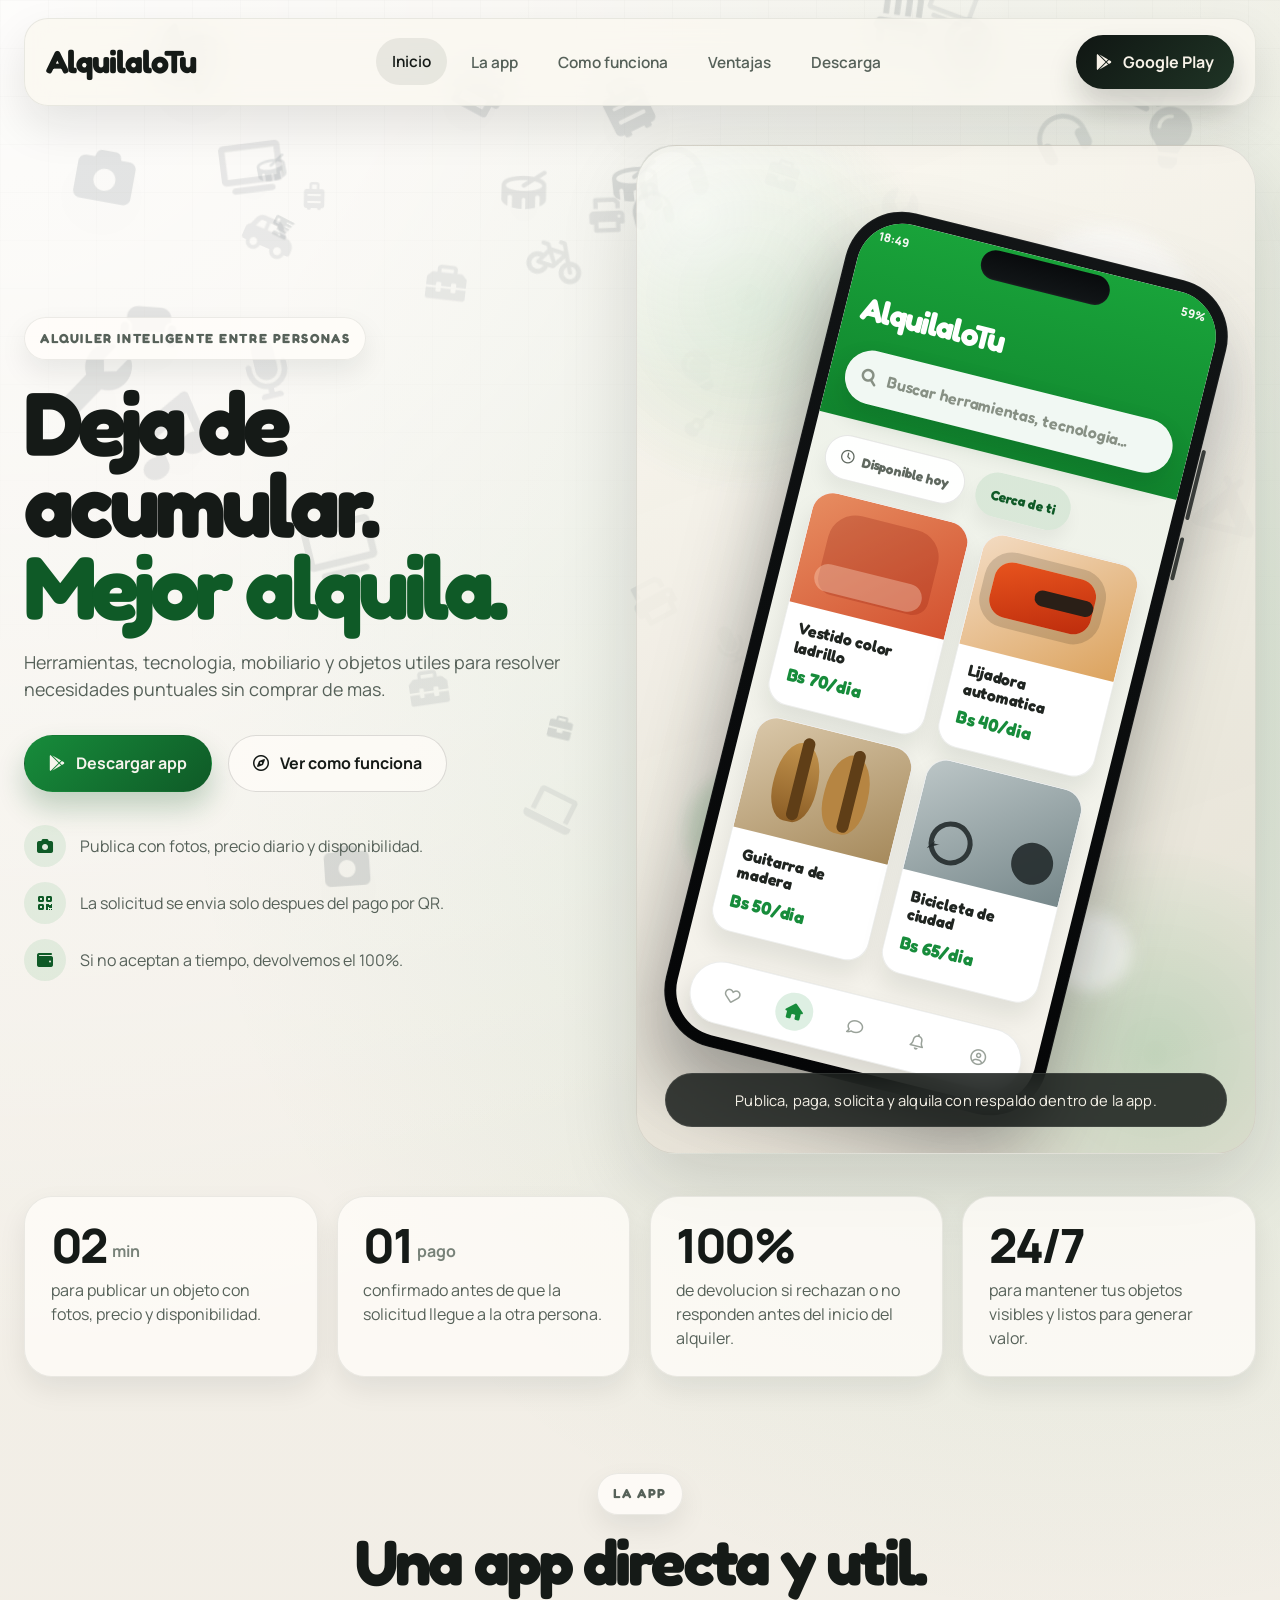
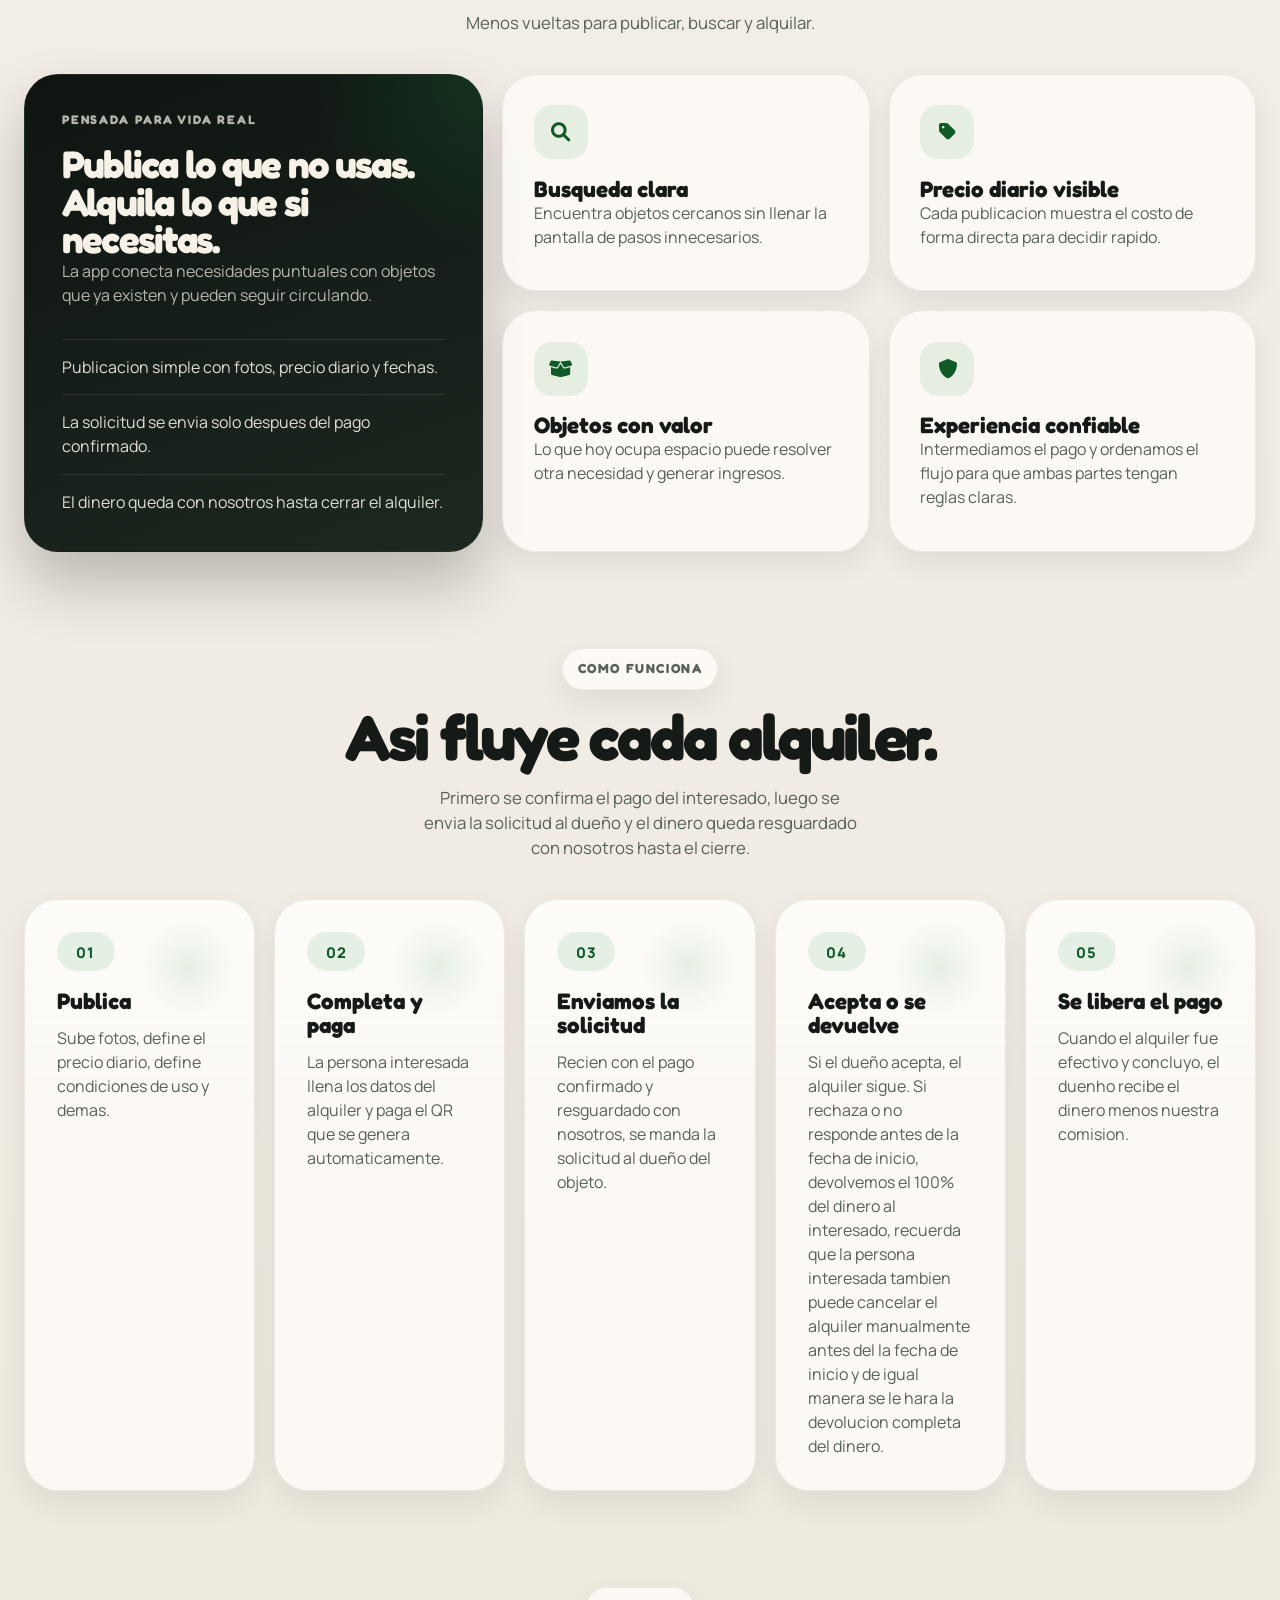
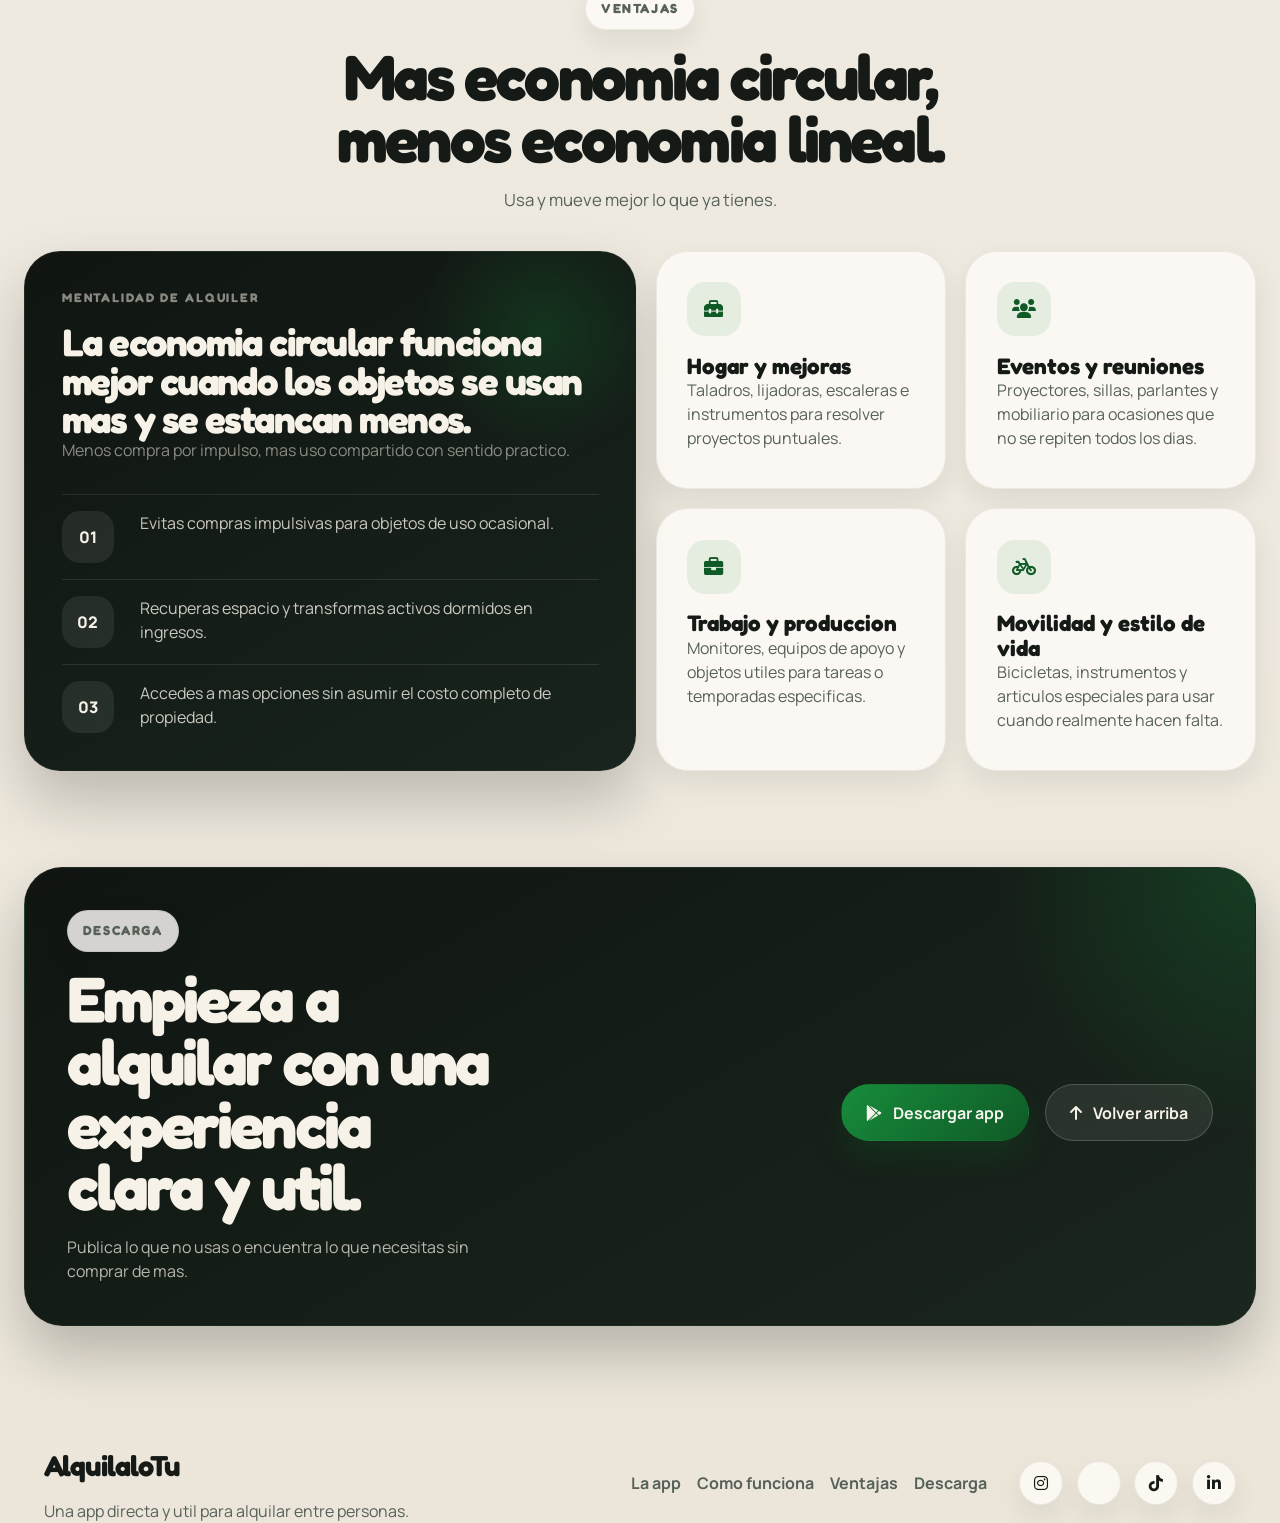
==== commit 0927da75: "actualizando contenido real" ====
--- a/index.html
+++ b/index.html
@@ -246,14 +246,14 @@
             <div class="section-heading">
                 <span class="eyebrow">Como funciona</span>
                 <h2>Asi fluye cada alquiler.</h2>
-                <p>Primero se confirma el pago, luego se envia la solicitud y el dinero queda resguardado hasta el cierre.</p>
+                <p>Primero se confirma el pago del interesado, luego se envia la solicitud al dueño y el dinero queda resguardado con nosotros hasta el cierre.</p>
             </div>
 
             <div class="process-grid">
                 <article class="process-card">
                     <span class="process-index">01</span>
                     <h3>Publica</h3>
-                    <p>Sube fotos, define el precio diario y deja claro cuando esta disponible.</p>
+                    <p>Sube fotos, define el precio diario, define condiciones de uso y demas.</p>
                 </article>
 
                 <article class="process-card">
@@ -265,19 +265,19 @@
                 <article class="process-card">
                     <span class="process-index">03</span>
                     <h3>Enviamos la solicitud</h3>
-                    <p>Recien con el pago confirmado se manda la solicitud al duenho del objeto y el dinero queda con nosotros.</p>
+                    <p>Recien con el pago confirmado y resguardado con nosotros, se manda la solicitud al dueño del objeto.</p>
                 </article>
 
                 <article class="process-card">
                     <span class="process-index">04</span>
                     <h3>Acepta o se devuelve</h3>
-                    <p>Si acepta, el alquiler sigue. Si rechaza o no responde antes del inicio, devolvemos el 100%.</p>
+                    <p>Si el dueño acepta, el alquiler sigue. Si rechaza o no responde antes de la fecha de inicio, devolvemos el 100% del dinero al interesado, recuerda que la persona interesada tambien puede cancelar el alquiler manualmente antes del la fecha de inicio y de igual manera se le hara la devolucion completa del dinero.</p>
                 </article>
 
                 <article class="process-card">
                     <span class="process-index">05</span>
                     <h3>Se libera el pago</h3>
-                    <p>Cuando el alquiler termina, el duenho recibe el dinero menos nuestra comision.</p>
+                    <p>Cuando el alquiler fue efectivo y concluyo, el duenho recibe el dinero menos nuestra comision.</p>
                 </article>
             </div>
         </section>
@@ -285,8 +285,8 @@
         <section class="advantage-section reveal" id="ventajas">
             <div class="section-heading">
                 <span class="eyebrow">Ventajas</span>
-                <h2>Mas economia circular, menos consumo lineal.</h2>
-                <p>Usa y mueve mejor lo que ya existe.</p>
+                <h2>Mas economia circular, menos economia lineal.</h2>
+                <p>Usa y mueve mejor lo que ya tienes.</p>
             </div>
 
             <div class="advantage-layout">
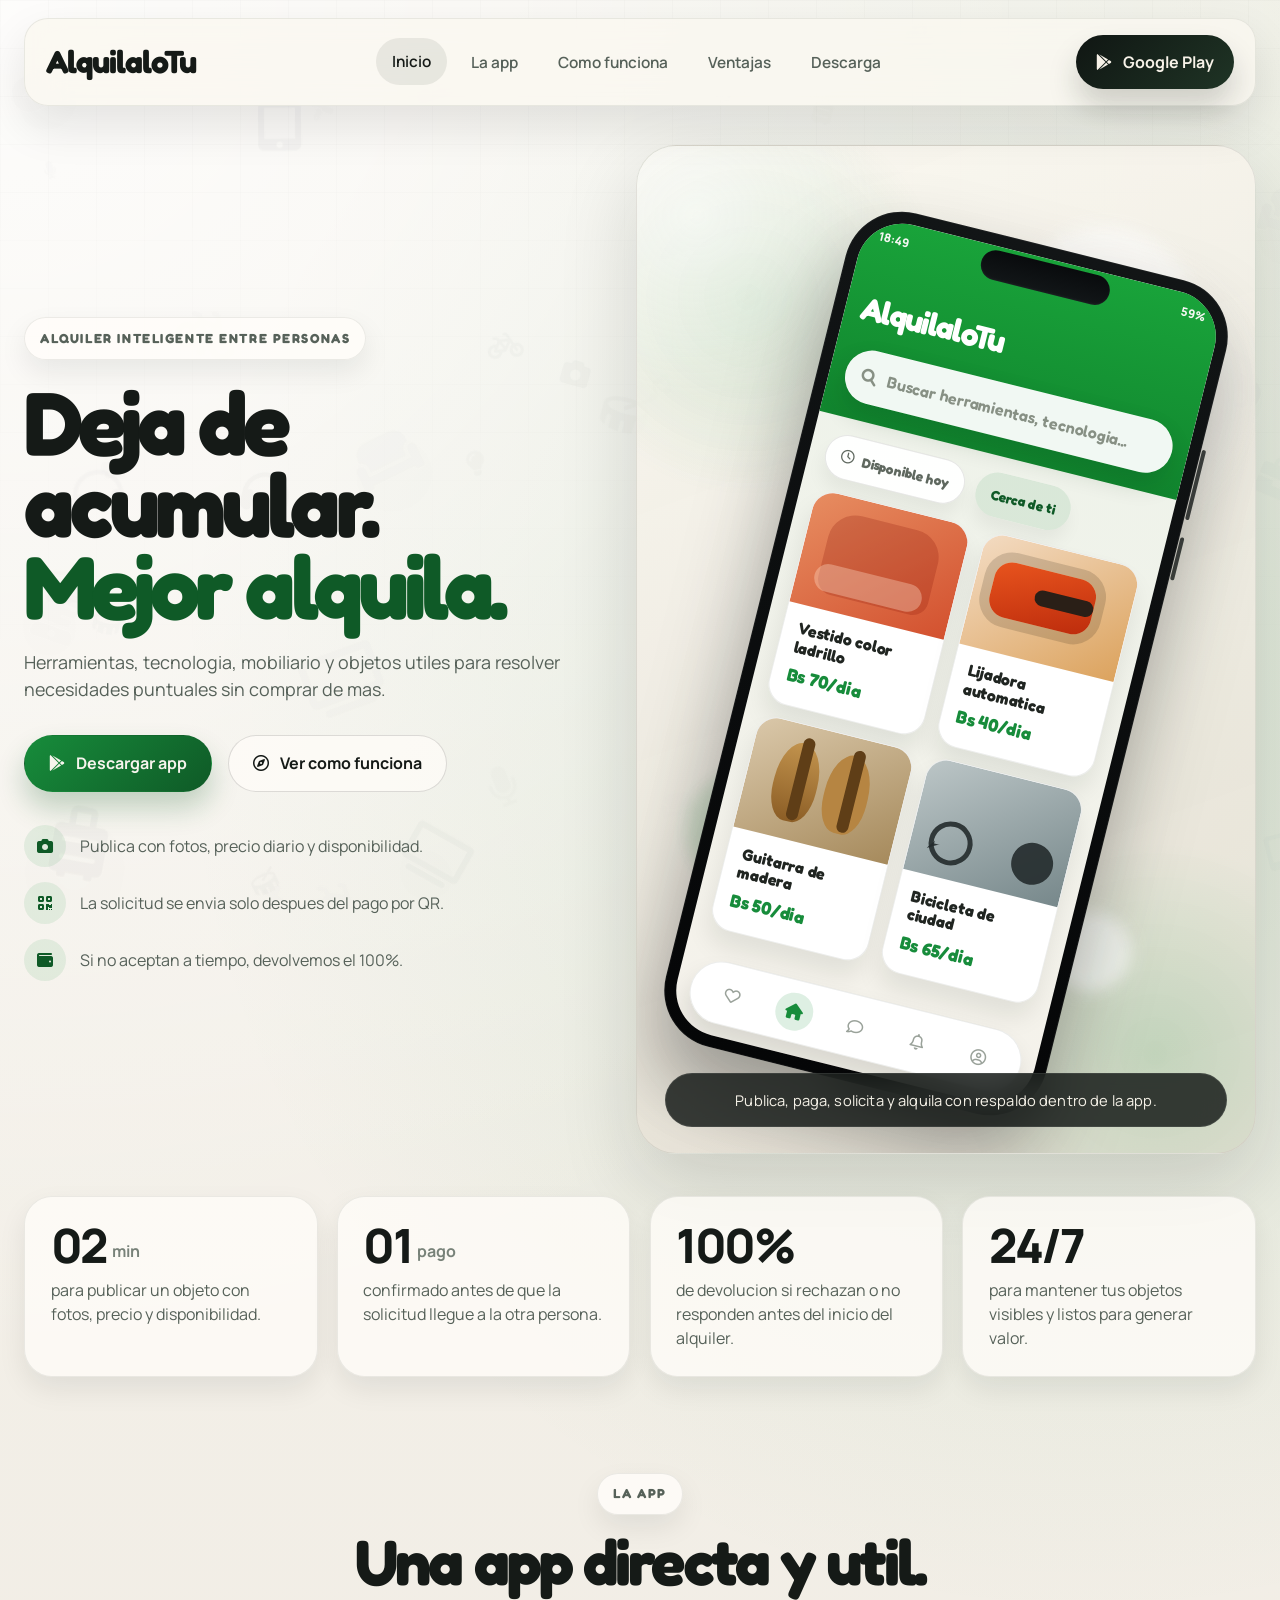
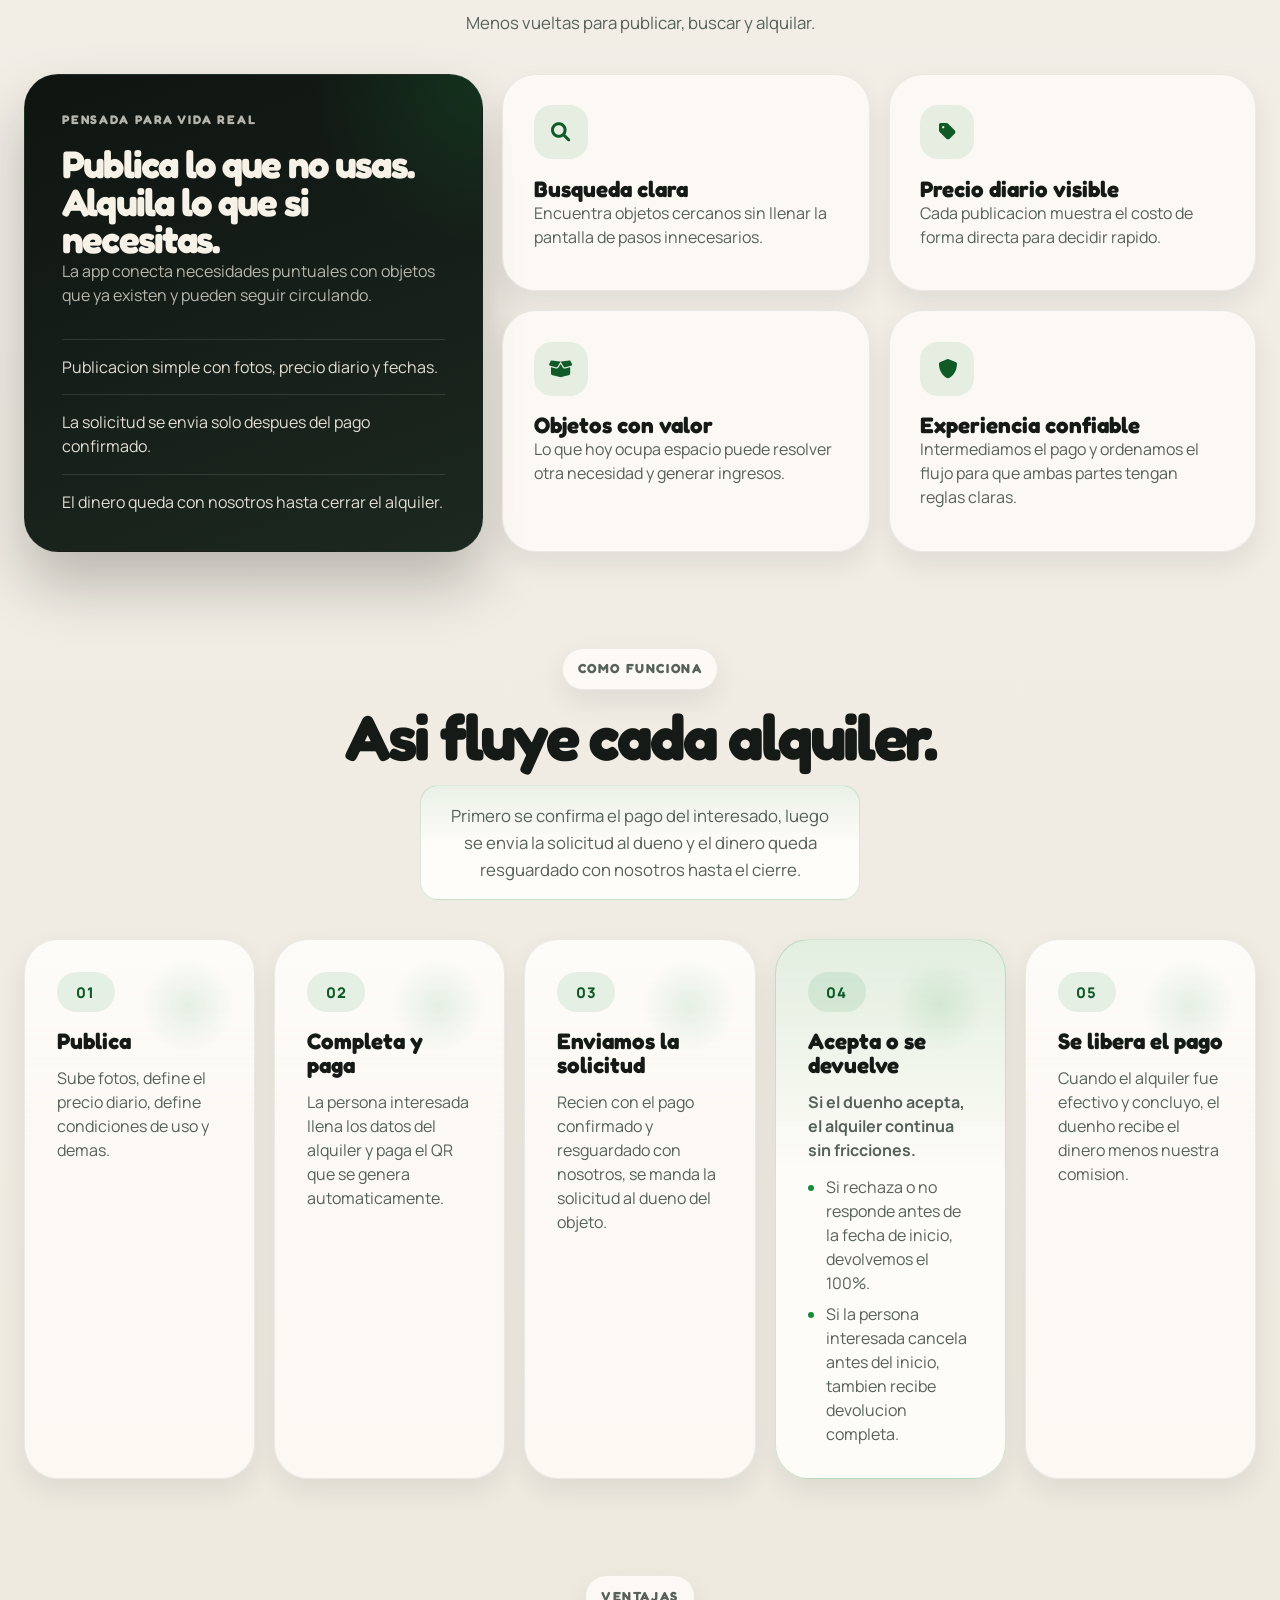
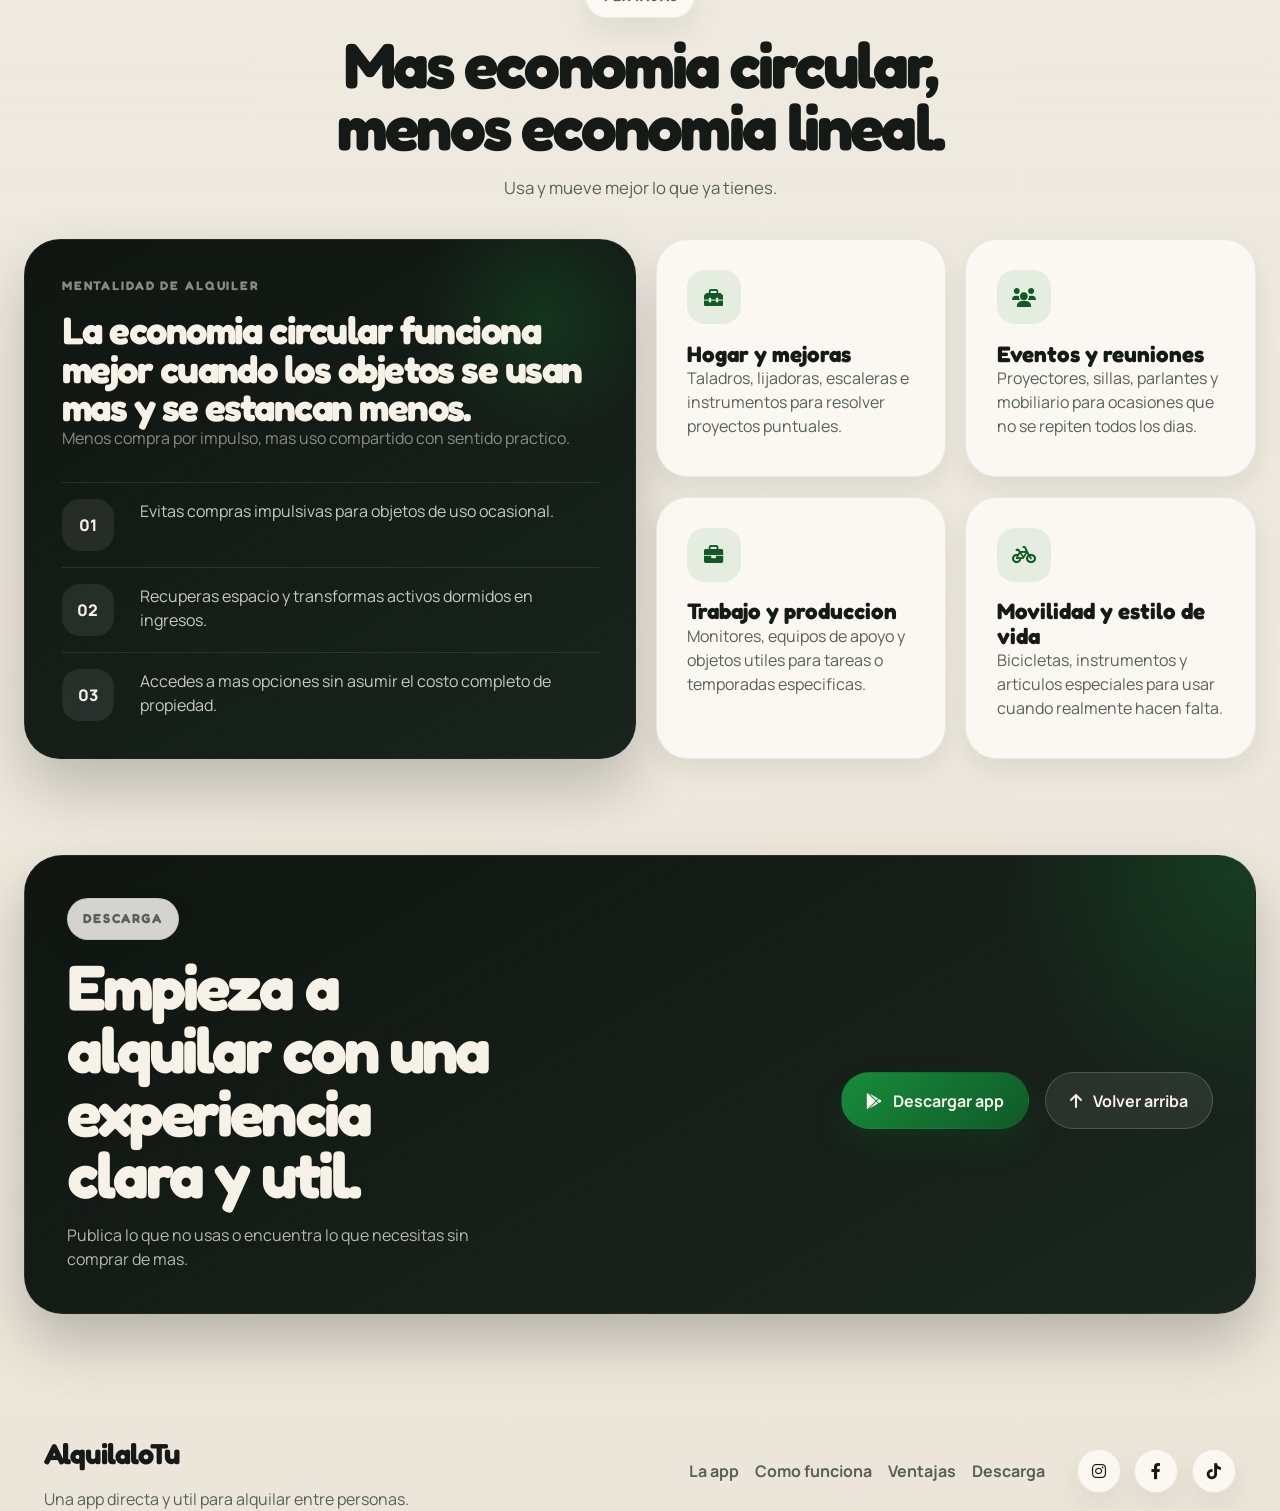
==== commit c58370d8: "actualizando contenido real" ====
--- a/index.html
+++ b/index.html
@@ -246,7 +246,7 @@
             <div class="section-heading">
                 <span class="eyebrow">Como funciona</span>
                 <h2>Asi fluye cada alquiler.</h2>
-                <p>Primero se confirma el pago del interesado, luego se envia la solicitud al dueño y el dinero queda resguardado con nosotros hasta el cierre.</p>
+                <p class="process-intro">Primero se confirma el pago del interesado, luego se envia la solicitud al dueno y el dinero queda resguardado con nosotros hasta el cierre.</p>
             </div>
 
             <div class="process-grid">
@@ -265,13 +265,17 @@
                 <article class="process-card">
                     <span class="process-index">03</span>
                     <h3>Enviamos la solicitud</h3>
-                    <p>Recien con el pago confirmado y resguardado con nosotros, se manda la solicitud al dueño del objeto.</p>
-                </article>
-
-                <article class="process-card">
+                    <p>Recien con el pago confirmado y resguardado con nosotros, se manda la solicitud al dueno del objeto.</p>
+                </article>
+
+                <article class="process-card process-card--detailed">
                     <span class="process-index">04</span>
                     <h3>Acepta o se devuelve</h3>
-                    <p>Si el dueño acepta, el alquiler sigue. Si rechaza o no responde antes de la fecha de inicio, devolvemos el 100% del dinero al interesado, recuerda que la persona interesada tambien puede cancelar el alquiler manualmente antes del la fecha de inicio y de igual manera se le hara la devolucion completa del dinero.</p>
+                    <p class="process-summary">Si el duenho acepta, el alquiler continua sin fricciones.</p>
+                    <ul class="process-detail-list">
+                        <li>Si rechaza o no responde antes de la fecha de inicio, devolvemos el 100%.</li>
+                        <li>Si la persona interesada cancela antes del inicio, tambien recibe devolucion completa.</li>
+                    </ul>
                 </article>
 
                 <article class="process-card">
@@ -381,13 +385,28 @@
         </div>
 
         <div class="footer-social">
-            <a href="#" aria-label="Instagram"><i class="fa-brands fa-instagram"></i></a>
-            <a href="#" aria-label="X"><i class="fa-brands fa-x-twitter"></i></a>
-            <a href="#" aria-label="TikTok"><i class="fa-brands fa-tiktok"></i></a>
-            <a href="#" aria-label="LinkedIn"><i class="fa-brands fa-linkedin-in"></i></a>
+            <a
+                href="https://www.instagram.com/alquilalotu?igsh=MXUzOGhmZnMzd2tjNg%3D%3D&utm_source=qr"
+                target="_blank"
+                rel="noopener noreferrer"
+                aria-label="Instagram"
+            ><i class="fa-brands fa-instagram"></i></a>
+            <a
+                href="https://www.facebook.com/share/16tfucqU13/?mibextid=wwXIfr"
+                target="_blank"
+                rel="noopener noreferrer"
+                aria-label="Facebook"
+            ><i class="fa-brands fa-facebook-f"></i></a>
+            <a
+                href="https://www.tiktok.com/@alquilalotu_bo?_r=1&_t=ZS-94V054BsZui"
+                target="_blank"
+                rel="noopener noreferrer"
+                aria-label="TikTok"
+            ><i class="fa-brands fa-tiktok"></i></a>
         </div>
     </footer>
 
     <script src="script.js"></script>
 </body>
 </html>
+
--- a/styles.css
+++ b/styles.css
@@ -54,14 +54,12 @@
 .floating-icon {
     position: absolute;
     color: rgba(89, 99, 106, var(--opacity, 0.16));
-    transform: translate3d(var(--shift-x, 0px), var(--shift-y, 0px), 0) rotate(var(--rotate-start, 0deg)) scale(var(--scale, 1));
+    opacity: var(--opacity, 0.16);
+    transform: translate3d(0, 0, 0) rotate(var(--rotate-start, 0deg)) scale(var(--scale, 1));
     transform-origin: center;
     filter: drop-shadow(0 18px 28px rgba(115, 122, 129, 0.08));
-    will-change: transform;
-    animation:
-        ghost-drift var(--duration, 24s) ease-in-out infinite alternate,
-        ghost-fade var(--pulse-duration, 12s) ease-in-out infinite;
     user-select: none;
+    animation: none !important;
 }
 
 body::before {
@@ -773,6 +771,26 @@
     font-size: 1.05rem;
 }
 
+.process-section .section-heading {
+    max-width: 880px;
+}
+
+.process-intro {
+    margin-top: 1.1rem;
+    max-width: 60ch;
+    margin-left: auto;
+    margin-right: auto;
+    padding: 1rem 1.2rem;
+    border-radius: 18px;
+    border: 1px solid rgba(23, 140, 59, 0.16);
+    background:
+        linear-gradient(180deg, rgba(23, 140, 59, 0.08), rgba(255, 253, 249, 0.9) 54%),
+        rgba(255, 253, 249, 0.82);
+    color: #303a33;
+    line-height: 1.62;
+    text-wrap: pretty;
+}
+
 .editorial-grid {
     display: grid;
     grid-template-columns: 1.25fr 1fr 1fr;
@@ -916,6 +934,30 @@
     max-width: none;
 }
 
+.process-card--detailed {
+    border-color: rgba(23, 140, 59, 0.2);
+    background:
+        linear-gradient(180deg, rgba(23, 140, 59, 0.12), transparent 44%),
+        rgba(255, 253, 249, 0.92);
+}
+
+.process-summary {
+    font-weight: 700;
+    color: var(--ink);
+}
+
+.process-detail-list {
+    margin-top: 0.8rem;
+    padding-left: 1.15rem;
+    display: grid;
+    gap: 0.45rem;
+    color: var(--ink-soft);
+}
+
+.process-detail-list li::marker {
+    color: var(--accent);
+}
+
 .advantage-layout {
     display: grid;
     grid-template-columns: 1.02fr 1fr;
@@ -1181,6 +1223,21 @@
     .main-nav {
         flex-direction: column;
         text-align: center;
+        gap: 1rem;
+        padding: 1rem;
+    }
+
+    .nav-links {
+        width: 100%;
+        display: grid;
+        grid-template-columns: repeat(2, minmax(0, 1fr));
+        gap: 0.4rem;
+    }
+
+    .nav-links a {
+        padding: 0.62rem 0.5rem;
+        font-size: 0.9rem;
+        text-align: center;
     }
 
     .nav-cta {
@@ -1188,25 +1245,51 @@
         justify-content: center;
     }
 
+    .hero {
+        gap: 1.8rem;
+    }
+
+    .editorial-section,
+    .process-section,
+    .advantage-section,
+    .cta-section {
+        padding-top: 5.1rem;
+    }
+
+    .section-heading {
+        margin-bottom: 2rem;
+    }
+
+    .hero-actions .btn,
+    .cta-actions .btn {
+        width: 100%;
+    }
+
     .hero-stage {
-        min-height: 680px;
-        padding: 1.4rem;
+        min-height: 620px;
+        padding: 1.2rem;
     }
 
     .device-frame {
-        width: min(100%, 350px);
-        margin-top: 84px;
-        transform: rotate(10deg);
+        width: min(100%, 330px);
+        margin-top: 72px;
+        transform: rotate(0deg);
     }
 
     .use-case-grid {
         grid-template-columns: 1fr;
     }
+
+    .stage-caption {
+        position: static;
+        margin: 0.9rem auto 0;
+        border-radius: 18px;
+    }
 }
 
 @media (max-width: 640px) {
     main {
-        padding: 0 16px 72px;
+        padding: 0 14px 68px;
     }
 
     .main-nav,
@@ -1221,23 +1304,24 @@
     }
 
     .brand {
-        font-size: 1.75rem;
+        font-size: 1.62rem;
     }
 
     .main-nav {
         gap: 0.95rem;
         padding: 0.95rem 1rem;
+        align-items: stretch;
     }
 
     .nav-links {
         display: grid;
-        grid-template-columns: repeat(3, minmax(0, 1fr));
+        grid-template-columns: 1fr;
         width: 100%;
-        gap: 0.35rem;
+        gap: 0.45rem;
     }
 
     .nav-links a {
-        padding: 0.6rem 0.4rem;
+        padding: 0.68rem 0.45rem;
         font-size: 0.9rem;
         text-align: center;
     }
@@ -1247,11 +1331,13 @@
     }
 
     .hero {
-        padding-top: 1.8rem;
+        padding-top: 1.35rem;
+        gap: 1.45rem;
     }
 
     .hero h1 {
-        font-size: clamp(3rem, 16vw, 4.2rem);
+        font-size: clamp(2.5rem, 14vw, 3.3rem);
+        line-height: 0.95;
     }
 
     .hero p,
@@ -1259,17 +1345,50 @@
         font-size: 1rem;
     }
 
+    .hero-points {
+        margin-top: 1.5rem;
+        gap: 0.8rem;
+    }
+
+    .hero-point {
+        align-items: flex-start;
+    }
+
+    .section-heading {
+        margin-bottom: 1.6rem;
+        text-align: left;
+    }
+
+    .section-heading p {
+        margin-left: 0;
+        margin-right: 0;
+        max-width: none;
+    }
+
+    .section-heading h2 {
+        font-size: clamp(2.05rem, 10vw, 2.7rem);
+    }
+
+    .editorial-section,
+    .process-section,
+    .advantage-section,
+    .cta-section {
+        padding-top: 4.2rem;
+    }
+
     .hero-stage {
-        min-height: 610px;
+        min-height: 520px;
+        padding: 1rem;
     }
 
     .device-frame {
-        width: min(100%, 308px);
-        transform: rotate(8deg);
+        width: min(100%, 282px);
+        margin-top: 56px;
+        transform: rotate(0deg);
     }
 
     .device-screen {
-        min-height: 576px;
+        min-height: 500px;
     }
 
     .screen-header {
@@ -1295,20 +1414,72 @@
     }
 
     .stage-caption {
-        left: 16px;
-        right: 16px;
-        bottom: 16px;
         font-size: 0.82rem;
+        margin-top: 0.75rem;
+    }
+
+    .process-card {
+        padding: 1.45rem;
+    }
+
+    .editorial-panel,
+    .use-case-card,
+    .advantage-highlight,
+    .cta-box {
+        padding: 1.45rem;
+    }
+
+    .process-detail-list {
+        padding-left: 1.05rem;
+        font-size: 0.95rem;
+    }
+
+    .process-intro {
+        margin-top: 0.9rem;
+        padding: 0.9rem 1rem;
+        border-radius: 16px;
+        font-size: 0.96rem;
     }
 
     .site-footer {
         padding-left: 16px;
         padding-right: 16px;
         text-align: center;
+        gap: 1.2rem;
     }
 
     .footer-links,
     .footer-social {
         justify-content: center;
     }
-}
+
+    .footer-links {
+        flex-wrap: wrap;
+        row-gap: 0.5rem;
+    }
+}
+
+@media (max-width: 480px) {
+    .main-nav,
+    .hero-stage,
+    .proof-card,
+    .editorial-panel,
+    .process-card,
+    .use-case-card,
+    .advantage-highlight,
+    .cta-box {
+        border-radius: 22px;
+    }
+
+    .hero h1 {
+        font-size: clamp(2.2rem, 13.5vw, 2.9rem);
+    }
+
+    .nav-links a {
+        font-size: 0.86rem;
+    }
+
+    .process-intro {
+        font-size: 0.93rem;
+    }
+}
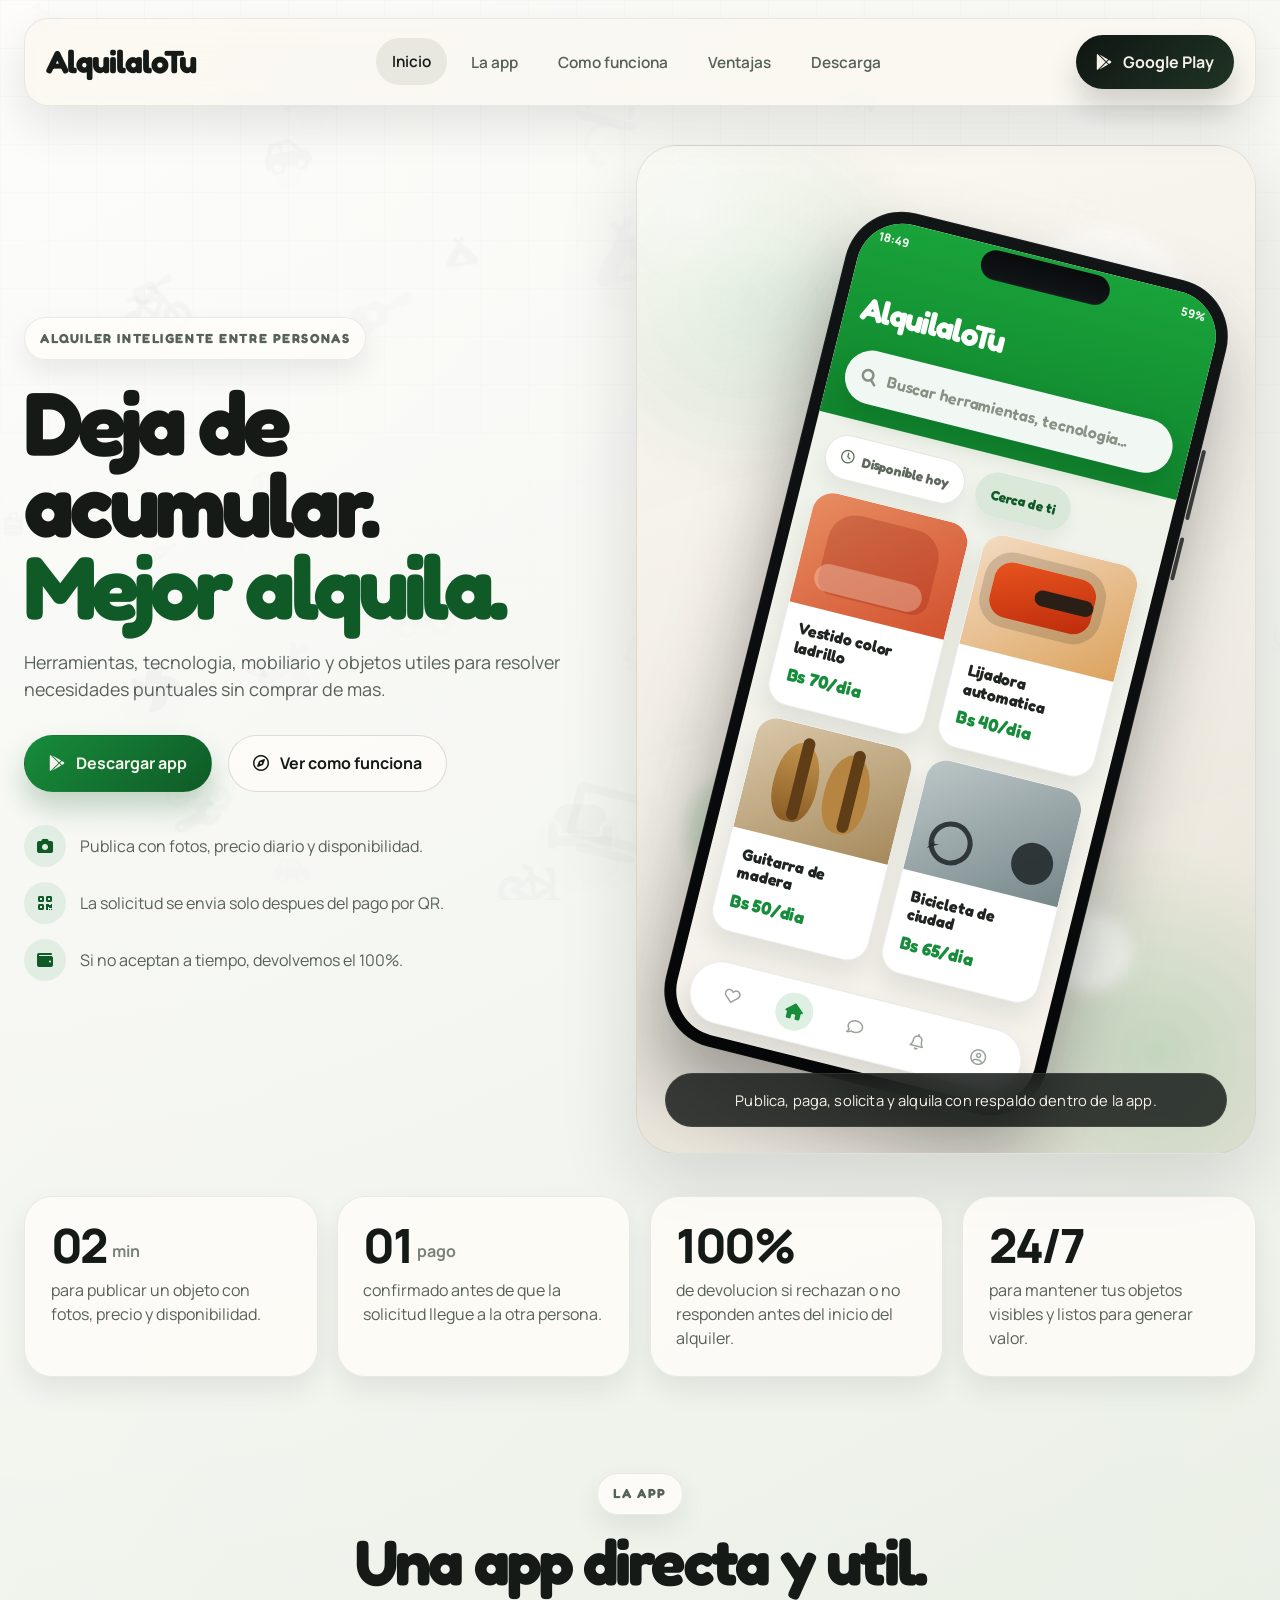
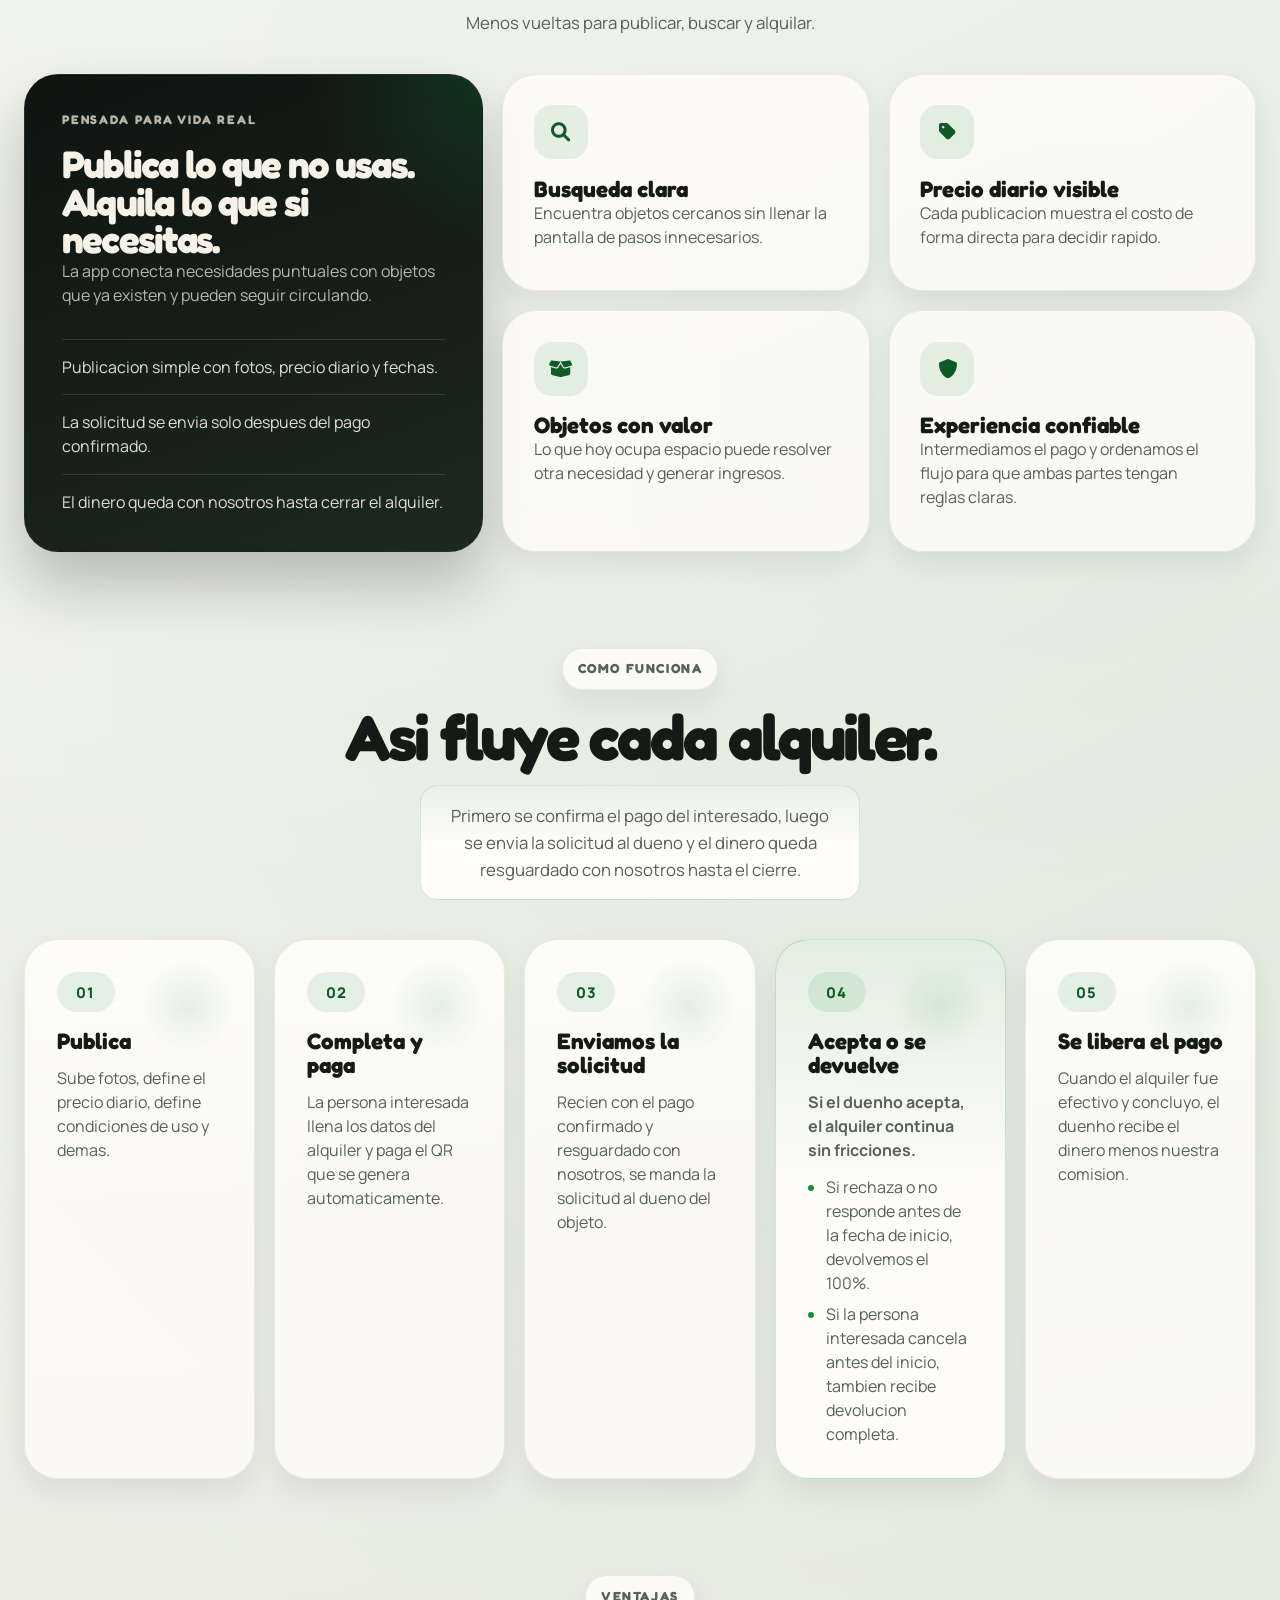
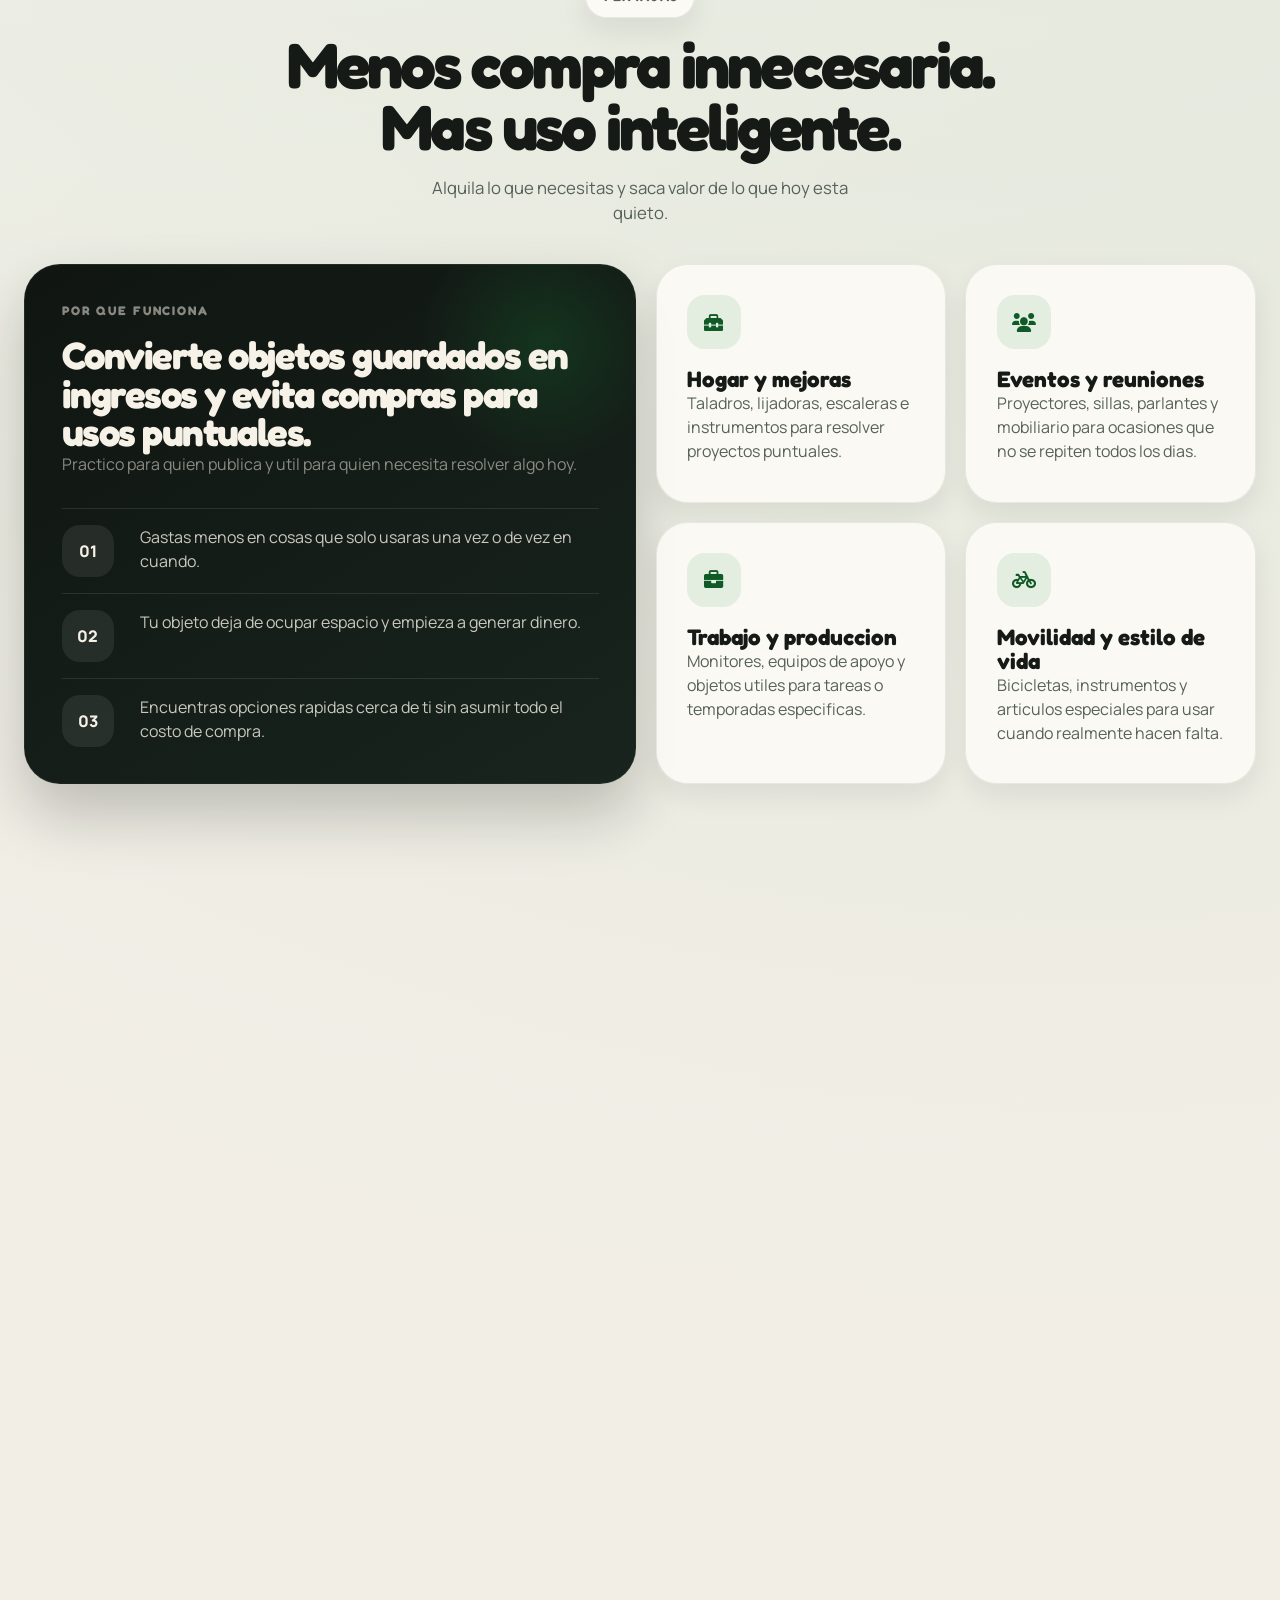
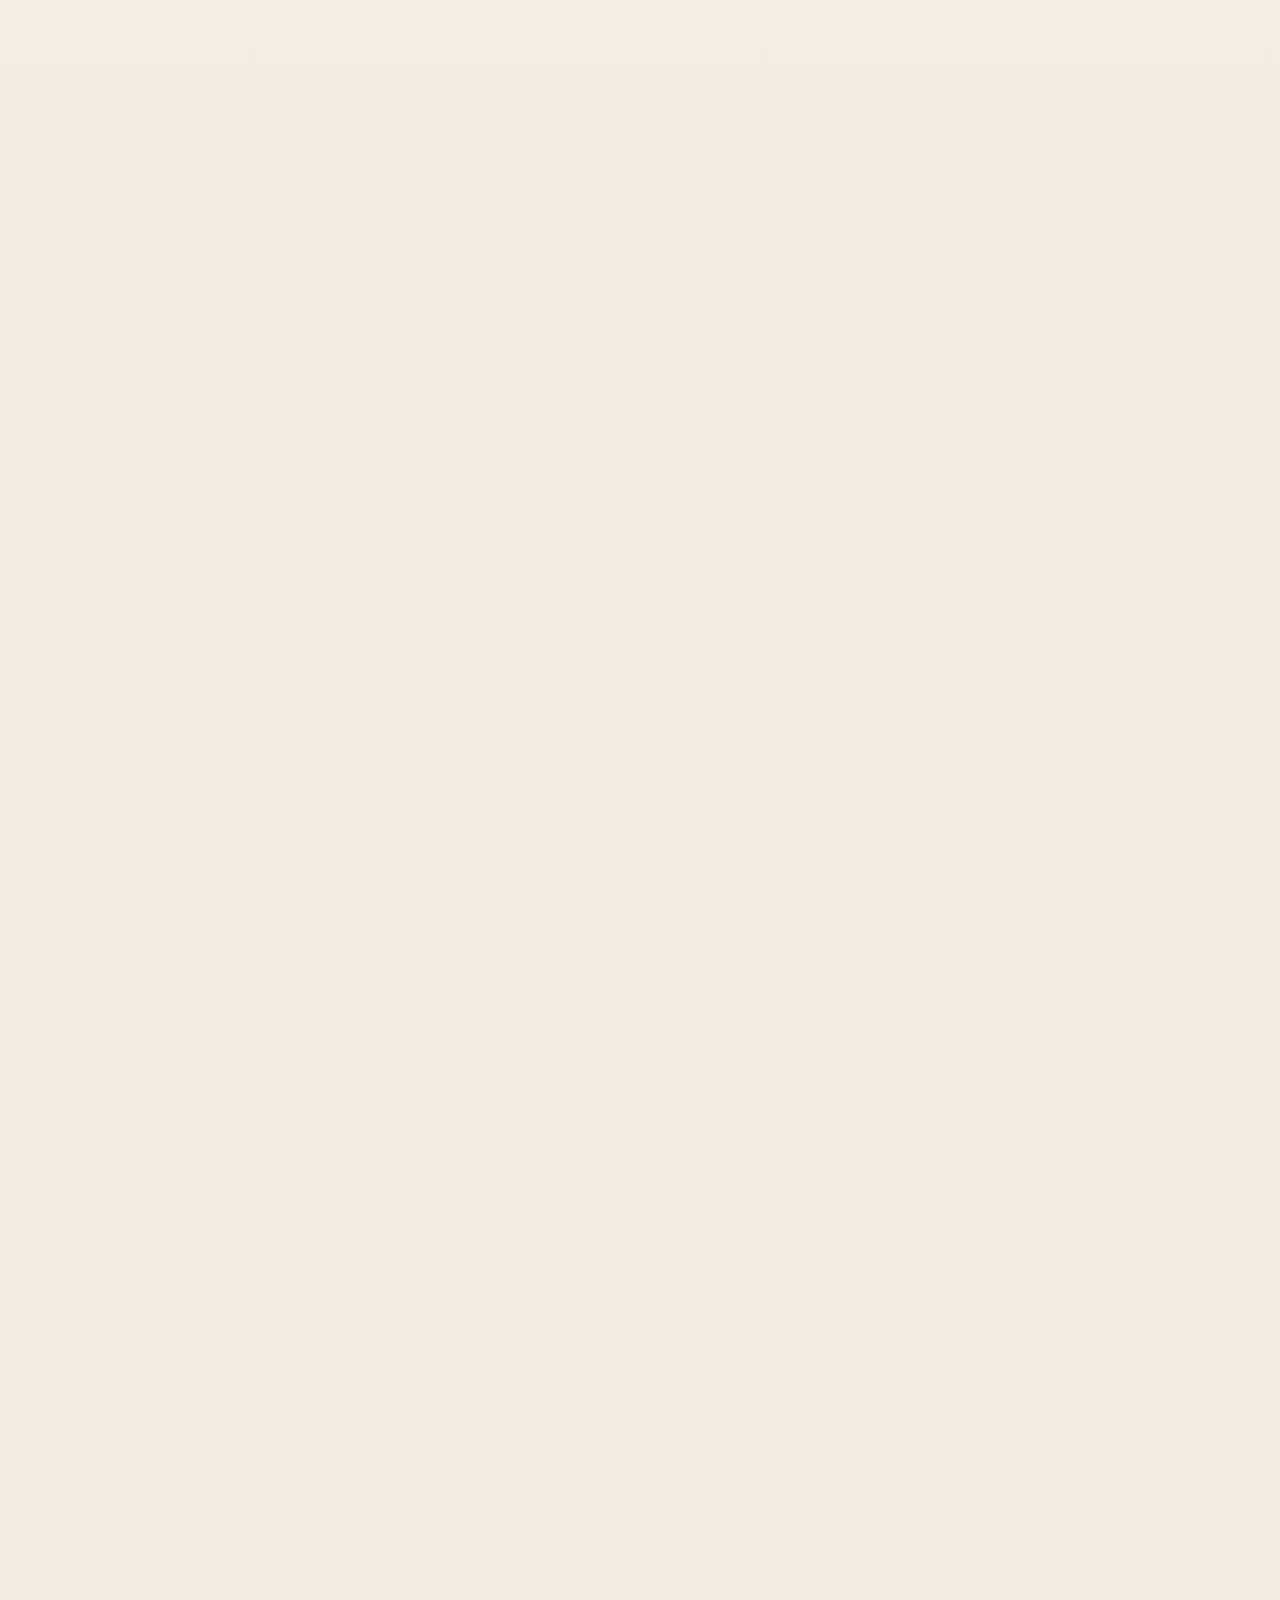
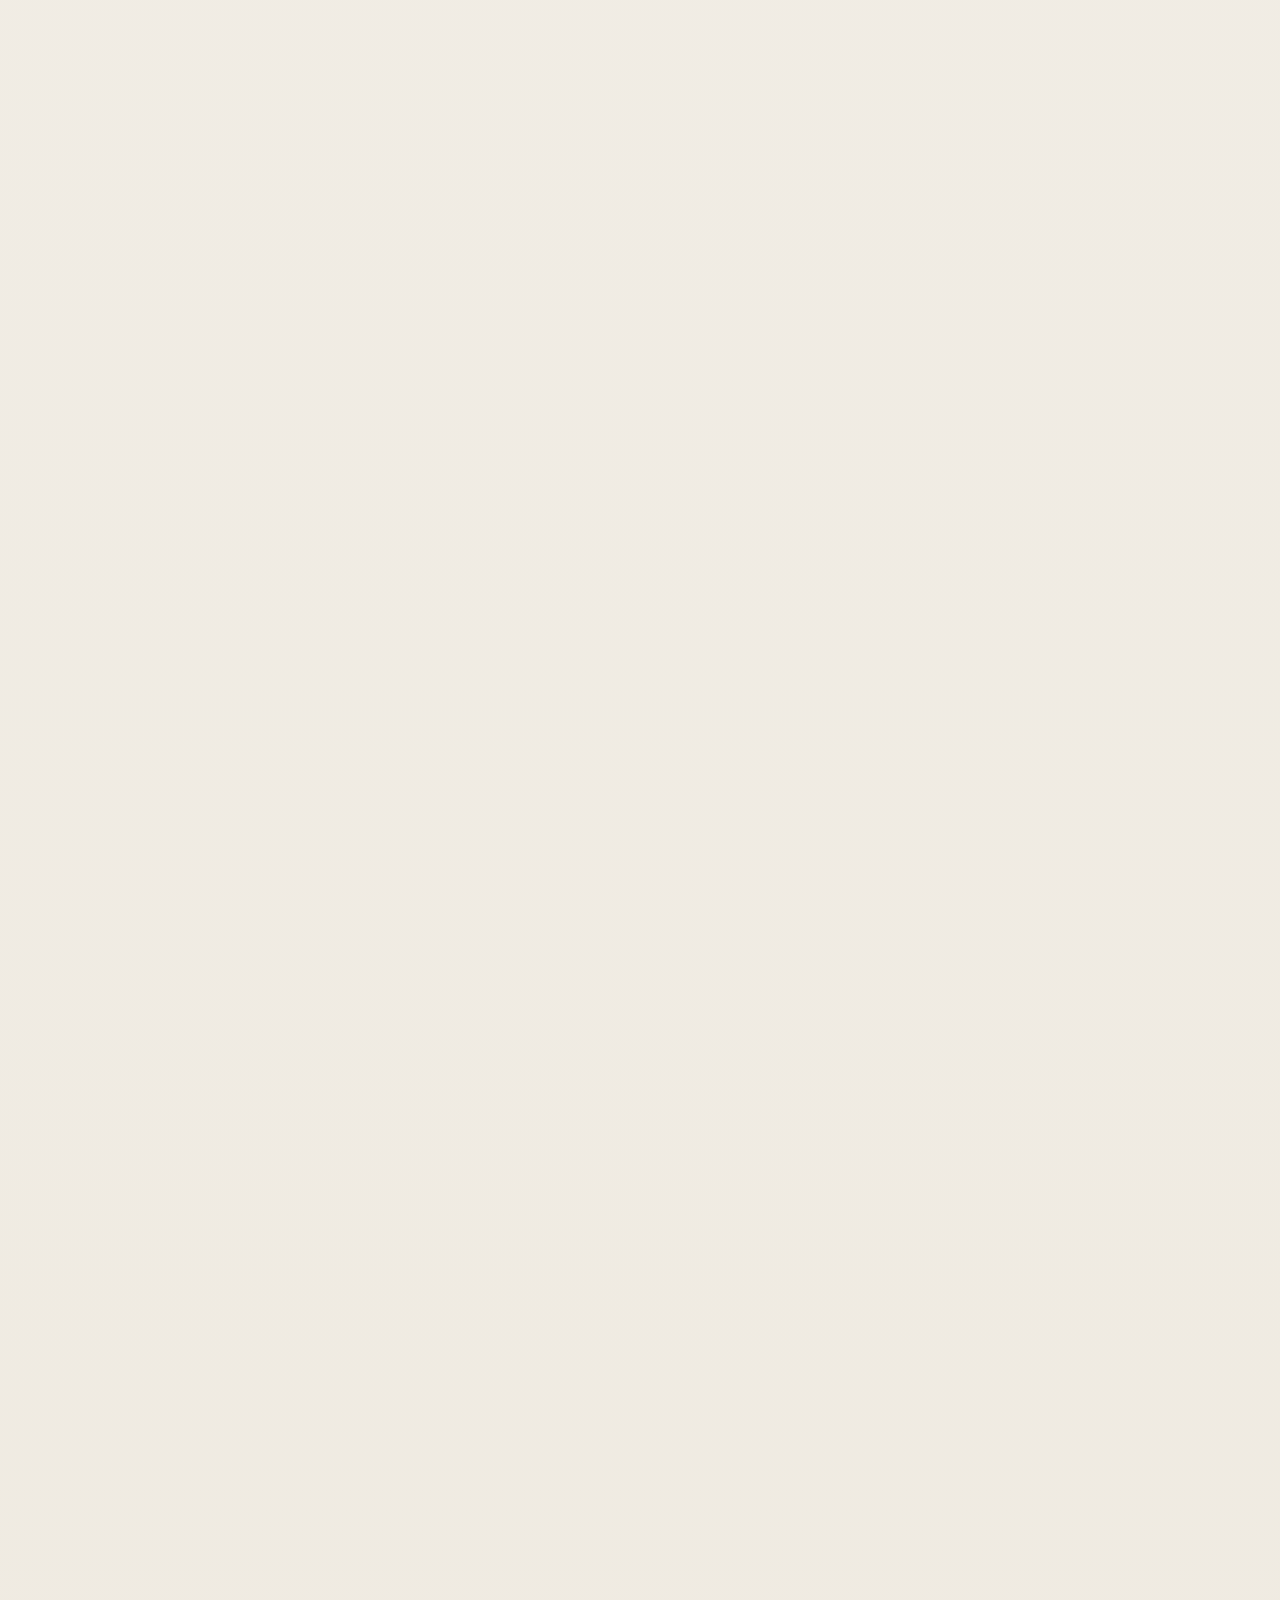
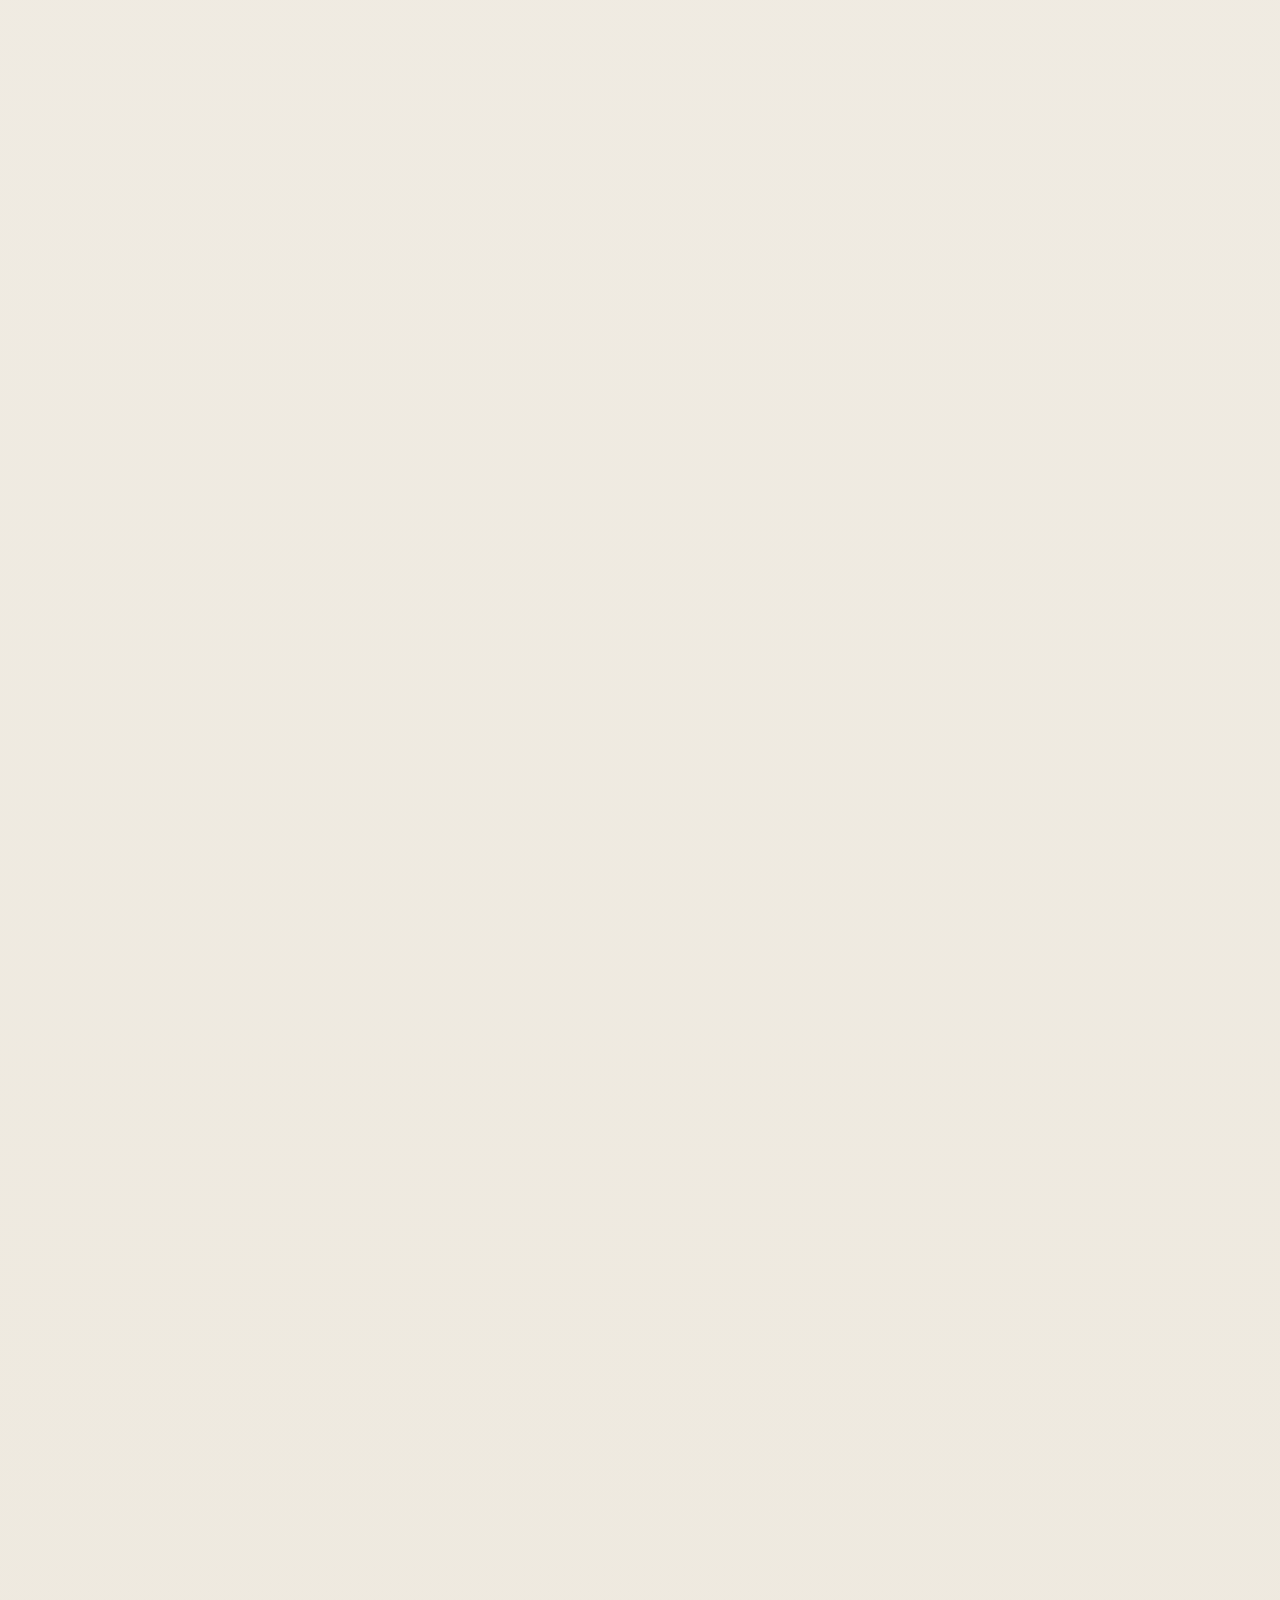
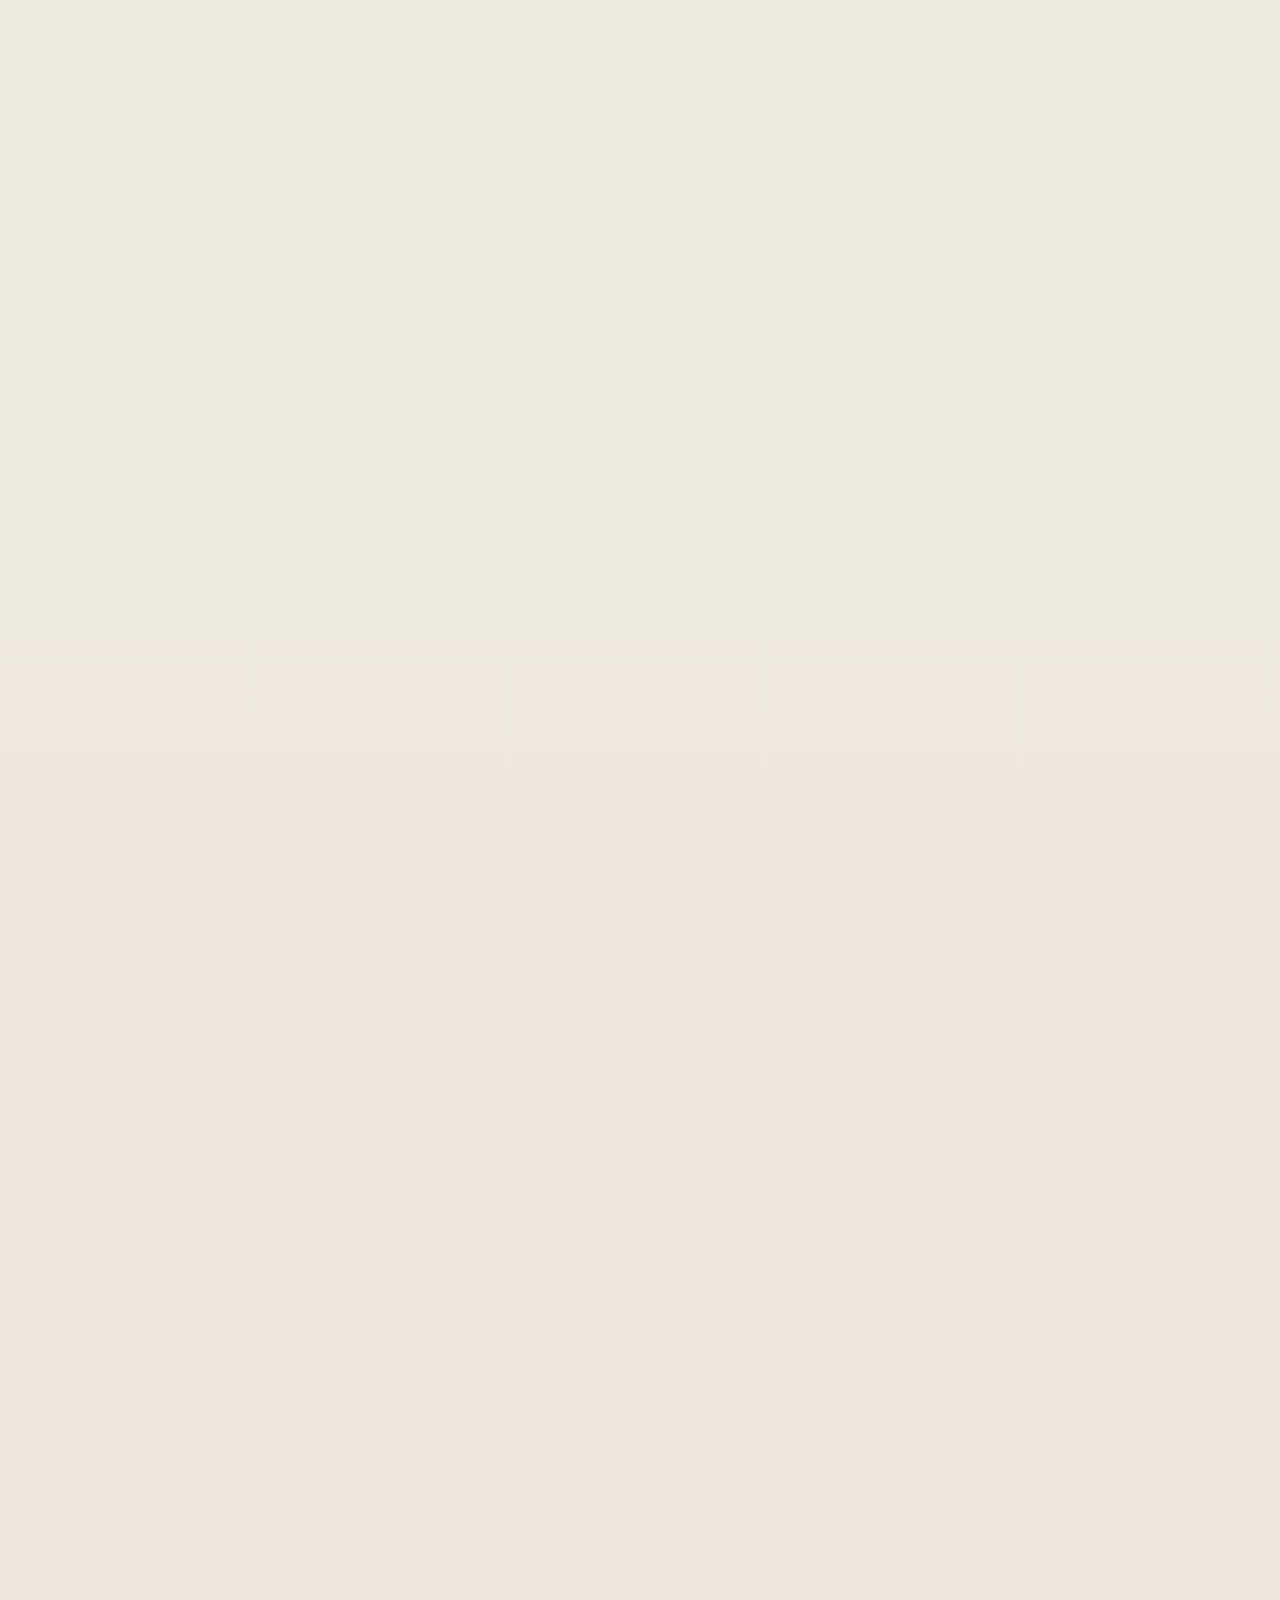
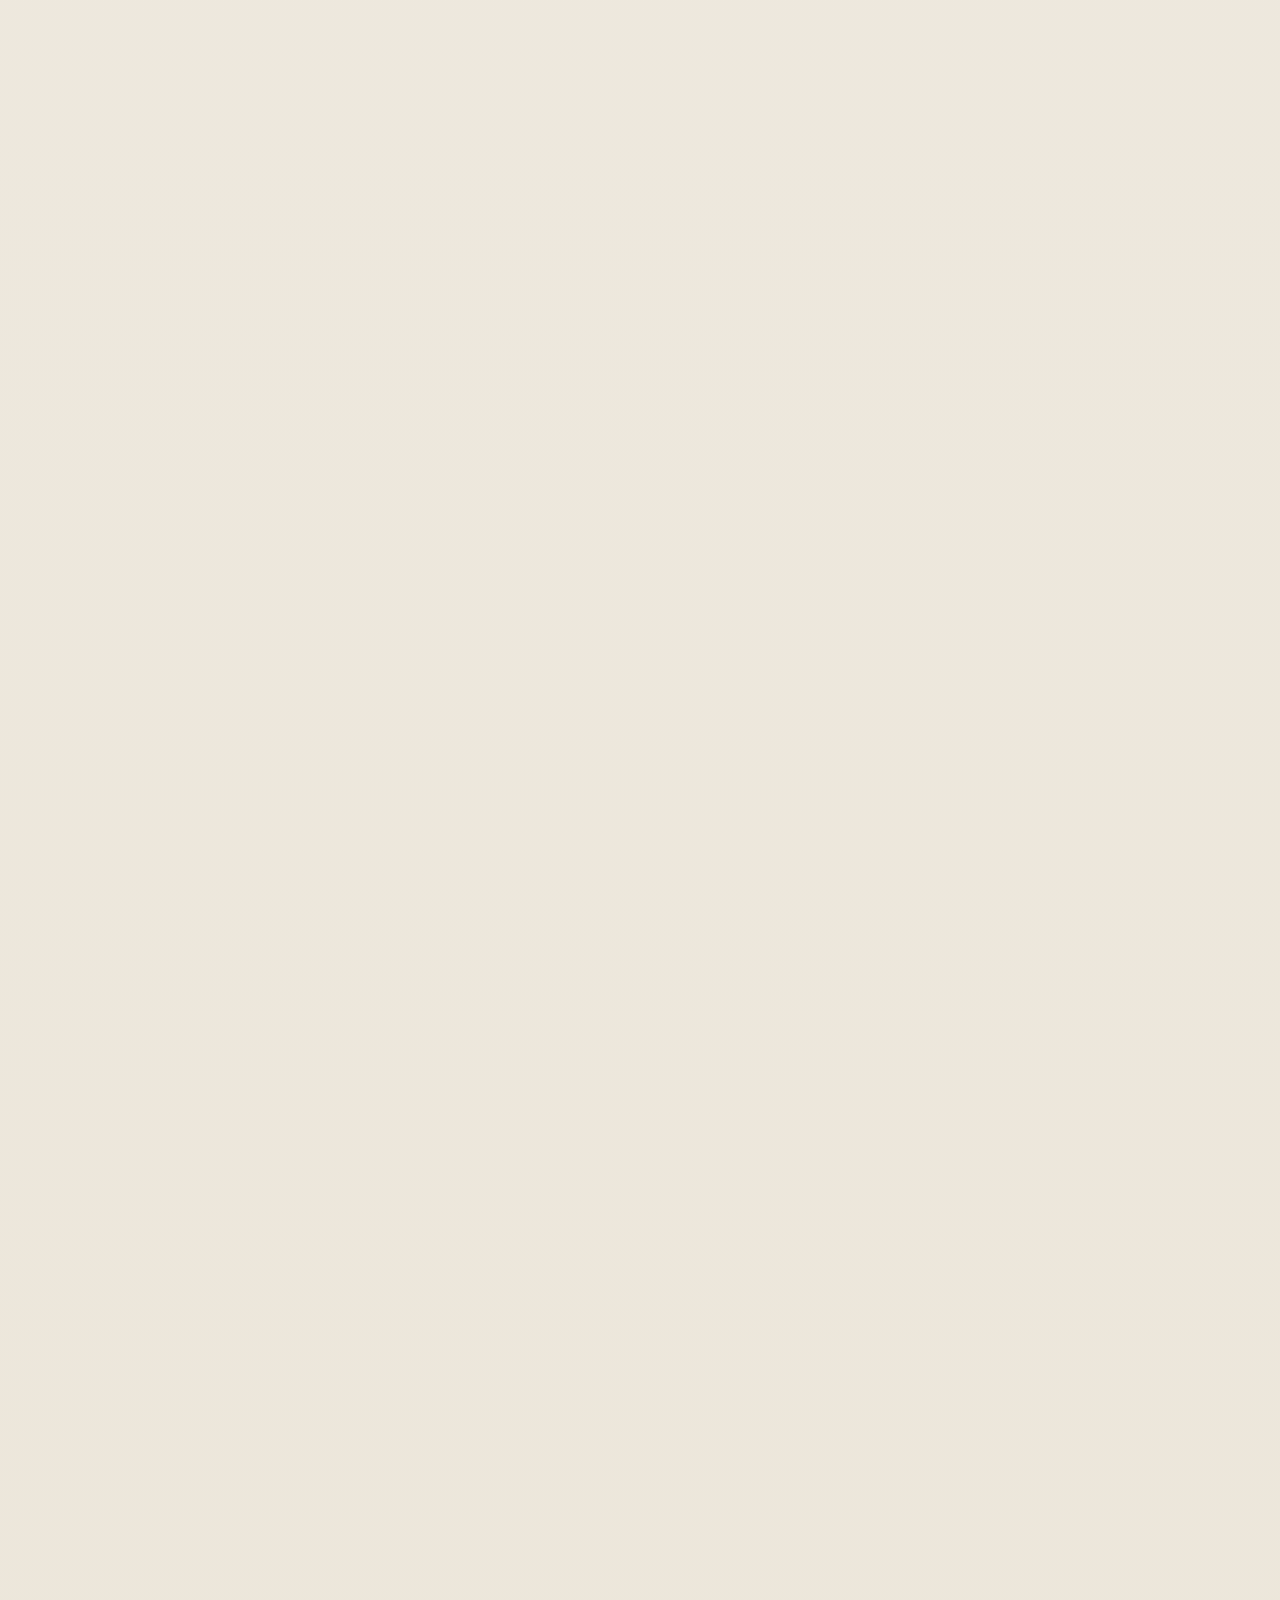
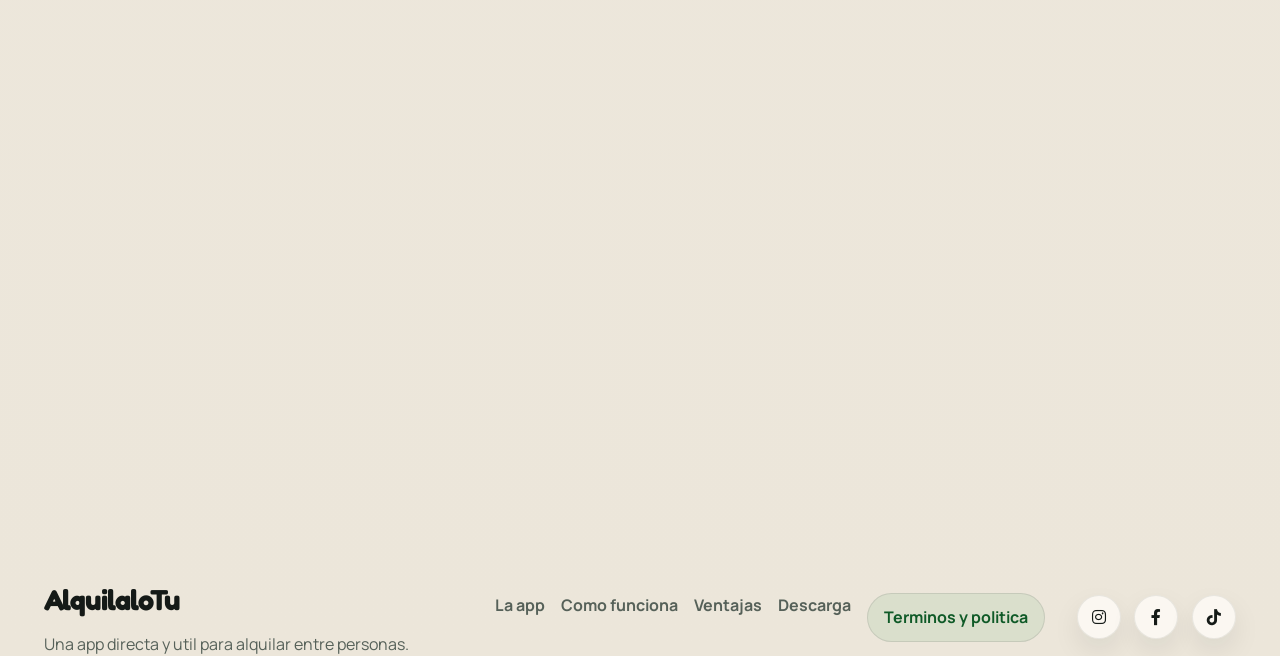
==== commit db0e6502: "actualizando contenido real" ====
--- a/index.html
+++ b/index.html
@@ -289,29 +289,29 @@
         <section class="advantage-section reveal" id="ventajas">
             <div class="section-heading">
                 <span class="eyebrow">Ventajas</span>
-                <h2>Mas economia circular, menos economia lineal.</h2>
-                <p>Usa y mueve mejor lo que ya tienes.</p>
+                <h2>Menos compra innecesaria. Mas uso inteligente.</h2>
+                <p>Alquila lo que necesitas y saca valor de lo que hoy esta quieto.</p>
             </div>
 
             <div class="advantage-layout">
                 <article class="advantage-highlight">
-                    <p class="panel-kicker">Mentalidad de alquiler</p>
-                    <h3>La economia circular funciona mejor cuando los objetos se usan mas y se estancan menos.</h3>
-
-                    <p>Menos compra por impulso, mas uso compartido con sentido practico.</p>
+                    <p class="panel-kicker">Por que funciona</p>
+                    <h3>Convierte objetos guardados en ingresos y evita compras para usos puntuales.</h3>
+
+                    <p>Practico para quien publica y util para quien necesita resolver algo hoy.</p>
 
                     <div class="advantage-list">
                         <div class="advantage-item">
                             <span>01</span>
-                            <p>Evitas compras impulsivas para objetos de uso ocasional.</p>
+                            <p>Gastas menos en cosas que solo usaras una vez o de vez en cuando.</p>
                         </div>
                         <div class="advantage-item">
                             <span>02</span>
-                            <p>Recuperas espacio y transformas activos dormidos en ingresos.</p>
+                            <p>Tu objeto deja de ocupar espacio y empieza a generar dinero.</p>
                         </div>
                         <div class="advantage-item">
                             <span>03</span>
-                            <p>Accedes a mas opciones sin asumir el costo completo de propiedad.</p>
+                            <p>Encuentras opciones rapidas cerca de ti sin asumir todo el costo de compra.</p>
                         </div>
                     </div>
                 </article>
@@ -362,10 +362,195 @@
                         <i class="fa-brands fa-google-play"></i>
                         Descargar app
                     </a>
+                    <a class="btn btn-outline btn-outline-light" href="#terminos">
+                        <i class="fa-regular fa-file-lines"></i>
+                        Terminos y politica
+                    </a>
                     <a class="btn btn-outline btn-outline-light" href="#inicio">
                         <i class="fa-solid fa-arrow-up"></i>
                         Volver arriba
                     </a>
+                </div>
+            </div>
+        </section>
+
+        <section class="legal-section reveal" id="terminos">
+            <div class="section-heading legal-heading">
+                <span class="eyebrow">Legal</span>
+                <h2>Terminos, condiciones y politica de privacidad.</h2>
+                <p>Consulta aqui la version vigente de diciembre 2025 para el uso de AlquilaloTu.</p>
+            </div>
+
+            <div class="legal-entry">
+                <div class="legal-entry-header">
+                    <div>
+                        <p class="legal-kicker">Documento legal</p>
+                        <h3>Terminos y Condiciones de AlquilaloTu</h3>
+                    </div>
+                    <span class="legal-badge">Vigencia: diciembre 2025</span>
+                </div>
+
+                <div class="legal-body">
+                    <p><strong>Titular de la plataforma:</strong> Wecom SRL, en adelante "AlquilaloTu", "la Aplicacion" o "la Plataforma".</p>
+                    <p>El acceso, registro y uso de AlquilaloTu implican la aceptacion plena de estos Terminos y Condiciones. Si no estas de acuerdo con ellos, no debes utilizar la Aplicacion ni sus servicios.</p>
+                    <h4>1. Naturaleza del servicio e intermediacion</h4>
+                    <p>AlquilaloTu es una plataforma digital de intermediacion que permite conectar a personas que desean ofrecer bienes para alquiler con personas que desean alquilarlos.</p>
+                    <p>La relacion de alquiler se celebra exclusivamente entre los usuarios (propietario o arrendador, e inquilino o solicitante). AlquilaloTu y Wecom SRL no son propietarios de los bienes publicados, no garantizan la existencia, estado, calidad, seguridad, legalidad ni disponibilidad de dichos bienes y no forman parte del contrato de alquiler ni de los acuerdos economicos entre las partes.</p>
+                    <p>Por tanto, cualquier incumplimiento, dano, perdida, demora, robo, disputa o conflicto derivado del alquiler es responsabilidad exclusiva de los usuarios involucrados. El rol de AlquilaloTu se limita a facilitar el contacto y la gestion digital de las operaciones.</p>
+                    <h4>2. Registro de usuarios y cuenta</h4>
+                    <p>Para usar las funcionalidades principales de la Aplicacion, como publicar, solicitar alquileres, recibir pagos o registrar codigos QR, es necesario crear una cuenta.</p>
+                    <p>Al registrarte declaras que tienes mayoria de edad legal y capacidad para contratar conforme a la legislacion de Bolivia; que, en caso de representar a una empresa, cuentas con facultades suficientes para obligarla bajo estos Terminos; y que la informacion proporcionada es verdadera, completa y actualizada.</p>
+                    <p>Eres responsable de mantener la confidencialidad de tus credenciales de acceso y de todas las actividades realizadas desde tu cuenta. En caso de uso no autorizado deberas notificar de inmediato a AlquilaloTu al correo de contacto indicado en estos Terminos.</p>
+                    <p>AlquilaloTu podra suspender temporal o definitivamente cuentas que contengan datos falsos, se utilicen de manera fraudulenta, vulneren la ley o incumplan estos Terminos.</p>
+                    <h4>3. Verificacion de identidad (KYC)</h4>
+                    <p>Por motivos de seguridad, prevencion de fraudes, cumplimiento normativo y proteccion de la comunidad, AlquilaloTu podra exigir un proceso de verificacion de identidad (KYC). Este proceso incluye, como minimo, la fotografia o escaneo de la cedula de identidad (anverso y reverso), el numero de cedula de identidad y una fotografia tipo selfie.</p>
+                    <p>Toda la informacion y las imagenes enviadas para KYC quedan sometidas a revision y validacion por parte de AlquilaloTu y, en su caso, por proveedores de verificacion que colaboren con la Plataforma. La verificacion no es automatica ni inmediata y puede ser aprobada, rechazada o condicionada a que el usuario vuelva a enviar la informacion de forma correcta y legible. En caso de enviar equivocadamente informacion relacionada al KYC, se notificara al usuario para que vuelva a proporcionarla hasta que se pueda completar una verificacion correcta.</p>
+                    <p>Mientras el usuario no complete y no obtenga la aprobacion del proceso KYC, podra navegar por la Aplicacion, pero no podra publicar anuncios de alquiler, solicitar alquileres ni registrar o utilizar un codigo QR bancario para recibir pagos o devoluciones.</p>
+                    <p>El usuario declara que la informacion y las imagenes proporcionadas para el KYC le pertenecen, son autenticas y corresponden a su identidad real.</p>
+                    <h4>4. Publicaciones, fotos y contenido aportado por los usuarios</h4>
+                    <p>El contenido que cada usuario publica en la Plataforma, incluidas las fotografias de los bienes, las descripciones, los precios, las zonas de entrega, la foto de perfil, la imagen del codigo QR bancario para recibir pagos y cualquier otro dato similar, es de su exclusiva responsabilidad.</p>
+                    <p>El usuario se obliga a que dicho contenido sea veraz, claro y no induzca a error, que no infrinja derechos de imagen, propiedad intelectual o privacidad de terceros y que no sea ilegal, violento, discriminatorio, difamatorio, obsceno ni contrario a la moral o al orden publico.</p>
+                    <p>Las publicaciones, las fotografias de los bienes, las fotos de perfil y las imagenes de codigos QR bancarios podran ser sometidas a revision previa o posterior por parte de AlquilaloTu, con el fin de verificar que cumplan estos Terminos y no supongan un riesgo para otros usuarios o para la Plataforma. Esta revision puede implicar la desactivacion temporal del contenido mientras se verifica su adecuacion. La facultad de revision no implica que AlquilaloTu supervise de manera exhaustiva ni permanente todo el contenido, y no libera al usuario de su responsabilidad sobre lo que publica.</p>
+                    <p>Al subir contenido a la Plataforma, el usuario otorga a AlquilaloTu una licencia no exclusiva, mundial y revocable para mostrar dicho contenido dentro de la Aplicacion con el unico fin de prestar el servicio.</p>
+                    <p>AlquilaloTu podra editar, ocultar o eliminar contenidos o publicaciones cuando existan indicios razonables de infraccion legal, vulneracion de estos Terminos o riesgo para otros usuarios.</p>
+                    <h4>5. Funcionamiento de los alquileres y sistema de pagos</h4>
+                    <p>Cuando un usuario solicita un alquiler y el propietario lo acepta, se genera un acuerdo entre ambas partes. Corresponde exclusivamente a ellas definir y cumplir las condiciones del alquiler, el monto y la forma de pago, el lugar y el modo de entrega y devolucion, el monto de depositos o garantias y las responsabilidades por perdida, dano, retraso o mal uso del bien.</p>
+                    <p>La Aplicacion integra una pasarela de pagos de terceros, como un proveedor tipo Libelula u otro similar, que procesa los pagos y devoluciones vinculadas a los alquileres. AlquilaloTu no almacena ni procesa directamente los datos de tarjetas o cuentas bancarias, no controla ni asume responsabilidad por el funcionamiento tecnico de la pasarela de pagos y no es responsable por fallos, rechazos, demoras o cargos asociados al servicio de pago, el cual se rige por los terminos y politicas propias del proveedor correspondiente.</p>
+                    <p>El usuario puede registrar un codigo QR o credencial bancaria para recibir pagos o reembolsos. La informacion financiera ligada a dicho QR se encuentra bajo la responsabilidad de la entidad financiera y del proveedor de pagos. La imagen del QR y los datos asociados podran ser sometidos a revision por AlquilaloTu, especialmente cuando existan dudas sobre su legibilidad, su autenticidad o un posible uso inadecuado. Mientras el QR o el metodo de cobro se encuentren en proceso de revision, AlquilaloTu podra limitar su uso dentro de la Aplicacion por motivos de seguridad.</p>
+                    <p>La seccion de "ingresos y gastos" dentro de la App tiene caracter meramente informativo y no sustituye la contabilidad ni las obligaciones fiscales del usuario.</p>
+                    <h4>5.1. Comisiones de servicio y flujo de pagos</h4>
+                    <p>Cuando el arrendatario realiza el pago del alquiler mediante el codigo QR generado por la pasarela de pagos, los fondos se acreditan en primer lugar en dicha pasarela y, posteriormente, son transferidos a AlquilaloTu en calidad de intermediario de cobro. Una vez cumplidas las condiciones establecidas en estos Terminos, AlquilaloTu liquida el importe correspondiente al propietario del bien.</p>
+                    <p>AlquilaloTu percibe una comision de servicio sobre el monto total del alquiler efectivamente iniciado. El porcentaje y las condiciones de esta comision se informaran en la Aplicacion antes de la confirmacion de cada operacion y podran ser actualizados, respetando siempre las condiciones que se hayan mostrado al usuario al momento de la contratacion concreta.</p>
+                    <h4>5.2. Casos de reembolso al arrendatario</h4>
+                    <p>AlquilaloTu estara obligada a devolver integramente al arrendatario el importe pagado por el alquiler cuando se presente cualquiera de las siguientes situaciones, siempre que se produzcan antes de la fecha y hora de inicio del periodo de alquiler:</p>
+                    <ul class="legal-list">
+                        <li>cuando el arrendatario cancela manualmente la solicitud de alquiler desde la Aplicacion,</li>
+                        <li>cuando el propietario no acepta ni responde a la solicitud de alquiler hasta la fecha y hora de inicio previstas,</li>
+                        <li>cuando el propietario rechaza expresamente la solicitud de alquiler.</li>
+                    </ul>
+                    <p>En estos supuestos no se considerara iniciado el alquiler y no se devengara comision de servicio a favor de AlquilaloTu.</p>
+                    <h4>5.3. Alquiler iniciado y liquidacion al propietario</h4>
+                    <p>Se considerara que el alquiler ha sido iniciado cuando la solicitud aceptada por el propietario se mantiene vigente y no se ha producido ninguna de las situaciones de reembolso previstas en el apartado anterior al llegar la fecha y hora de inicio del alquiler.</p>
+                    <p>Una vez iniciado el periodo de alquiler, y dentro de los plazos operativos de la pasarela de pagos, AlquilaloTu procedera a liquidar al propietario el importe pagado por el arrendatario, deduciendo previamente la comision de servicio que corresponda. En estos casos el arrendatario ya no tendra derecho al reembolso automatico a traves de la Plataforma, sin perjuicio de los acuerdos que pueda alcanzar directamente con el propietario.</p>
+                    <h4>6. Obligaciones de los usuarios</h4>
+                    <p>Sin perjuicio de otras disposiciones, los usuarios se comprometen a utilizar la Plataforma unicamente para fines licitos, a respetar las leyes vigentes en Bolivia y los derechos de terceros, a honrar los acuerdos de alquiler que celebren a traves de la App, a cuidar debidamente los bienes alquilados y devolverlos conforme a lo pactado, a no usar la Plataforma para actividades fraudulentas, lavado de dinero, estafas o difusion de contenido ilegal y a abstenerse de acosar, amenazar, discriminar o injuriar a otros usuarios.</p>
+                    <p>El incumplimiento de estas obligaciones puede derivar en la suspension o cierre de la cuenta, sin perjuicio de las acciones civiles o penales que pudieran corresponder.</p>
+                    <h4>7. Intermediacion, exoneracion y limitacion de responsabilidad</h4>
+                    <p>El usuario reconoce y acepta expresamente que AlquilaloTu actua exclusivamente como intermediario tecnologico entre usuarios, que no garantiza la veracidad, calidad, estado, legalidad ni idoneidad de los bienes ofrecidos, que no verifica de manera exhaustiva los antecedentes de los usuarios y que no controla la ejecucion de los acuerdos de alquiler.</p>
+                    <p>En consecuencia, AlquilaloTu y Wecom SRL no seran responsables, en ningun caso, por danos o perdidas sufridas por el usuario como resultado de la celebracion o ejecucion de un alquiler, por robos, hurtos, danos materiales o personales, accidentes o lesiones sufridas antes, durante o despues del uso del bien, por incumplimientos de pago, cancelaciones, retrasos o malos entendidos entre usuarios, por decisiones comerciales o personales que el usuario tome basandose en la informacion de la App ni ataques informaticos que excedan el control razonable de AlquilaloTu.</p>
+                    <p>En la medida permitida por la ley, cualquier responsabilidad eventual de AlquilaloTu frente a un usuario se limitara, como maximo, al monto total de las comisiones efectivamente cobradas a dicho usuario en los tres meses anteriores al hecho que haya originado el reclamo.</p>
+                    <h4>8. Indemnidad</h4>
+                    <p>El usuario se obliga a mantener indemne a AlquilaloTu, a Wecom SRL y a sus socios, directores, empleados y colaboradores frente a cualquier reclamo, demanda, sancion o gasto, incluidos honorarios legales razonables, que se derive del uso indebido o ilegal de la Plataforma, de la infraccion de estos Terminos, de la vulneracion de derechos de terceros o de incidentes y danos derivados del alquiler o uso de los bienes publicados.</p>
+                    <h4>9. Modificaciones de la Plataforma y de los Terminos</h4>
+                    <p>AlquilaloTu podra modificar, actualizar o descontinuar funcionalidades de la Aplicacion cuando lo considere necesario para mejorar el servicio o adaptarse a cambios tecnicos, legales o comerciales.</p>
+                    <p>Asimismo, estos Terminos podran ser modificados. Las versiones actualizadas se publicaran en la misma pagina. El uso continuado de la Aplicacion despues de la publicacion de cambios implica la aceptacion de la nueva version.</p>
+                    <h4>10. Duracion, suspension y cierre de cuenta</h4>
+                    <p>Estos Terminos tienen vigencia indefinida mientras el usuario mantenga una cuenta activa y la Plataforma este operativa.</p>
+                    <p>AlquilaloTu podra suspender o cancelar una cuenta, total o parcialmente, en caso de sospecha de fraude, uso abusivo o ilicito, incumplimiento de la normativa aplicable o de estos Terminos, o por requerimiento de autoridad competente.</p>
+                    <p>El usuario podra solicitar la eliminacion de su cuenta siguiendo el procedimiento descrito en la pagina de Eliminacion de cuenta o contactando al correo oficial indicado. La suspension o cierre de cuenta no exime al usuario de las obligaciones y responsabilidades que haya generado con anterioridad.</p>
+                    <h4>11. Propiedad intelectual</h4>
+                    <p>AlquilaloTu, su nombre comercial, logotipos, diseno, codigo fuente y demas elementos propios de la Aplicacion son propiedad de Wecom SRL o se utilizan bajo licencia.</p>
+                    <p>El usuario recibe unicamente una licencia limitada, personal, no exclusiva y revocable para utilizar la Aplicacion en su dispositivo, sin que ello le otorgue ningun derecho de propiedad intelectual sobre la misma. Queda prohibida la reproduccion, modificacion, distribucion, explotacion comercial, ingenieria inversa o cualquier uso no autorizado de la Plataforma, salvo consentimiento previo y por escrito de Wecom SRL.</p>
+                    <h4>12. Ley aplicable y jurisdiccion</h4>
+                    <p>Estos Terminos se rigen por las leyes del Estado Plurinacional de Bolivia.</p>
+                    <p>Cualquier controversia relacionada con la interpretacion o ejecucion de estos Terminos, o con el uso de la Aplicacion, sera sometida a la jurisdiccion de los tribunales competentes de la ciudad de La Paz, Bolivia, sin perjuicio de los fueros irrenunciables que pudieran corresponder al usuario conforme a la normativa de proteccion al consumidor.</p>
+                </div>
+            </div>
+
+            <div class="legal-entry">
+                <div class="legal-entry-header">
+                    <div>
+                        <p class="legal-kicker">Documento legal</p>
+                        <h3>Politica de Privacidad de AlquilaloTu</h3>
+                    </div>
+                    <span class="legal-badge">Vigencia: diciembre 2025</span>
+                </div>
+
+                <div class="legal-body">
+                    <p>Esta Politica de Privacidad explica como AlquilaloTu recopila, utiliza, conserva y protege los datos personales de las personas que utilizan nuestra aplicacion movil y los sitios web vinculados. Al crear una cuenta o utilizar la Plataforma, aceptas las practicas descritas en este documento.</p>
+                    <h4>1. Responsable y contacto</h4>
+                    <p>El responsable del tratamiento de tus datos personales es Wecom SRL, empresa administradora de la plataforma AlquilaloTu, con operaciones en el Estado Plurinacional de Bolivia.</p>
+                    <p>Para cualquier consulta relacionada con proteccion de datos o con esta Politica, puedes escribir a: Correo electronico: alquilalotubolivia@gmail.com</p>
+                    <h4>2. Datos personales que se tratan</h4>
+                    <p>Los tipos de datos personales que podemos tratar, segun como uses la App, son los siguientes:</p>
+                    <p><strong>a) Datos de registro y cuenta</strong><br>Nombre, correo electronico, numero de telefono, contrasena (almacenada de forma cifrada), foto de perfil y demas informacion que decidas incluir en tu cuenta.</p>
+                    <p><strong>b) Datos de verificacion de identidad (KYC)</strong><br>Fotografia o escaneo de tu documento de identidad, fotografia tipo selfie y, cuando corresponda, fecha de nacimiento u otros datos necesarios para verificar tu identidad, prevenir fraudes y cumplir con requisitos de seguridad. La informacion e imagenes enviadas para KYC pueden quedar sometidas a revision manual para validar su legibilidad, coherencia y autenticidad antes de habilitar ciertas funciones de la App.</p>
+                    <p><strong>c) Datos vinculados a publicaciones y actividades dentro de la App</strong><br>Informacion de los bienes que publiques para alquiler (titulo, descripcion, categoria, precio, fotografias del bien, zonas de entrega que selecciones de las opciones disponibles), historial de solicitudes, reservas, mensajes y valoraciones entre usuarios. Las fotografias de los bienes, la foto de perfil y, en su caso, la imagen del codigo QR bancario que registres para recibir pagos pueden ser revisadas por AlquilaloTu cuando sea necesario para comprobar que cumplen las normas de uso y no suponen un riesgo para otros usuarios.</p>
+                    <p><strong>d) Datos relacionados con pagos</strong><br>Identificadores que vinculan tu cuenta con un medio de cobro o devolucion, como el codigo QR de tu banco u otros identificadores proporcionados por la pasarela de pagos. AlquilaloTu no almacena los datos completos de tus tarjetas de credito o debito: esos datos son tratados directamente por el proveedor de pagos externo.</p>
+                    <p><strong>e) Datos tecnicos y de funcionamiento</strong><br>Identificadores internos de usuario, identificadores de dispositivo o token de notificaciones, version de la App, sistema operativo, registros basicos de actividad y de errores necesarios para seguridad, soporte y mejora del servicio.</p>
+                    <p>AlquilaloTu no solicita ni trata de forma especifica datos sobre salud, creencias religiosas, orientacion sexual u otros datos especialmente sensibles. Te recomendamos no incluir este tipo de informacion en tus publicaciones o mensajes.</p>
+                    <h4>3. Finalidades del tratamiento</h4>
+                    <p>Tus datos personales se utilizan para las siguientes finalidades:</p>
+                    <ul class="legal-list">
+                        <li><strong>Prestacion del servicio y funcionamiento de la Plataforma:</strong> Permitir tu registro, gestionar tu cuenta, mostrar tus publicaciones, procesar solicitudes de alquiler, gestionar la seccion de "ingresos y gastos" con caracter informativo, enviar notificaciones sobre movimientos en tu cuenta y mantener el funcionamiento general de la App.</li>
+                        <li><strong>Verificacion de identidad, seguridad y prevencion de fraudes:</strong> Comprobar que la persona que utiliza la App es quien dice ser, reducir riesgos de estafa, prevenir actividades ilicitas y proteger a la comunidad de usuarios. Esto incluye el uso de la informacion KYC, de ciertos datos tecnicos y, cuando sea necesario, la revision de contenidos como fotos de anuncios y codigos QR bancarios.</li>
+                        <li><strong>Gestion de pagos y devoluciones:</strong> Facilitar la comunicacion de la informacion estrictamente necesaria a la pasarela de pagos y/o a las entidades financieras para procesar cobros, depositos y reembolsos vinculados a los alquileres.</li>
+                        <li><strong>Comunicaciones relacionadas con el servicio:</strong> Enviarte correos electronicos o notificaciones en la App sobre confirmaciones de operaciones, cambios relevantes en los Terminos y Condiciones o en esta Politica, advertencias de seguridad, recordatorios y mensajes de soporte.</li>
+                        <li><strong>Atencion al usuario y soporte tecnico:</strong> Atender consultas, reclamos, quejas o sugerencias que envies por los canales habilitados y registrar internamente estas gestiones.</li>
+                        <li><strong>Cumplimiento de obligaciones legales:</strong> Cumplir con requerimientos de autoridades competentes, normas contables, fiscales, de prevencion de lavado de activos y otras obligaciones legales que puedan resultar aplicables.</li>
+                        <li><strong>Mejora del servicio y estadisticas internas:</strong> Analizar de manera agregada e anonimizada el uso de la App, detectar puntos de mejora, corregir errores y planificar nuevas funcionalidades.</li>
+                    </ul>
+                    <p>AlquilaloTu no utiliza tus datos para vender bases de datos a terceros ni para mostrarte publicidad de terceros fuera del ambito del servicio.</p>
+                    <h4>4. Base juridica del tratamiento</h4>
+                    <p>El tratamiento de tus datos se fundamenta en:</p>
+                    <ul class="legal-list">
+                        <li>la ejecucion del contrato de uso de la Plataforma (necesidad de tratar tus datos para poder ofrecerte el servicio),</li>
+                        <li>el cumplimiento de obligaciones legales que puedan aplicarnos,</li>
+                        <li>el interes legitimo de AlquilaloTu en mantener la seguridad, prevenir el fraude y mejorar la calidad de la App,</li>
+                        <li>y, cuando corresponda, en tu consentimiento expreso, especialmente para la verificacion de identidad mediante imagenes y para ciertas comunicaciones opcionales.</li>
+                    </ul>
+                    <h4>5. Comunicacion de datos a terceros</h4>
+                    <p>Para poder prestar el servicio, tus datos personales pueden ser comunicados o accesibles a:</p>
+                    <ul class="legal-list">
+                        <li>proveedores tecnologicos que prestan servicios de hosting, almacenamiento, comunicaciones, envio de notificaciones y soporte a la Plataforma,</li>
+                        <li>pasarelas de pago y entidades financieras, que procesan los pagos y devoluciones, y que en algunos casos pueden recibir tu correo electronico u otros datos minimos necesarios para identificar la operacion y cumplir sus obligaciones legales,</li>
+                        <li>proveedores de verificacion de identidad (KYC), si se utilizan servicios externos para contrastar tu documento o tu selfie,</li>
+                        <li>autoridades administrativas, fiscales o judiciales, cuando exista obligacion legal o requerimiento formal.</li>
+                    </ul>
+                    <p>En todos los casos, estos terceros trataran tus datos unicamente para las finalidades para las que fueron comunicados y bajo compromisos de confidencialidad y seguridad adecuados. AlquilaloTu no autoriza a estos terceros a utilizar tus datos para fines propios de marketing directo ajenos al servicio.</p>
+                    <h4>6. Conservacion de los datos</h4>
+                    <p>Los datos personales se conservaran:</p>
+                    <ul class="legal-list">
+                        <li>mientras mantengas una cuenta activa y sea necesario para prestarte el servicio,</li>
+                        <li>durante los plazos adicionales que exijan las leyes aplicables (por ejemplo, normativa contable, fiscal o de prevencion de lavado de activos),</li>
+                        <li>y mientras puedan derivarse responsabilidades legales relacionadas con el uso de la Plataforma o con las operaciones realizadas.</li>
+                    </ul>
+                    <p>Transcurridos estos plazos, los datos seran eliminados o anonimizados de forma segura, salvo que la ley exija conservarlos durante un tiempo mayor.</p>
+                    <h4>7. Derechos de los usuarios</h4>
+                    <p>De acuerdo con la normativa aplicable en Bolivia, puedes ejercer, entre otros, los siguientes derechos sobre tus datos personales:</p>
+                    <ul class="legal-list">
+                        <li>derecho de acceso, para saber que datos se tratan sobre ti,</li>
+                        <li>derecho de rectificacion, para corregir datos inexactos o incompletos,</li>
+                        <li>derecho de supresion, cuando los datos ya no sean necesarios para los fines para los que fueron recabados, siempre que no exista una obligacion legal de conservacion,</li>
+                        <li>derecho de oposicion o limitacion del tratamiento en determinados casos,</li>
+                        <li>derecho de portabilidad, en los supuestos previstos por la ley.</li>
+                    </ul>
+                    <p>Para ejercer estos derechos o formular consultas sobre privacidad, puedes escribir a alquilalotubolivia@gmail.com, indicando tu nombre completo, el correo registrado en la App y la solicitud concreta que deseas realizar. AlquilaloTu podra solicitarte informacion adicional razonable para verificar tu identidad antes de atender la solicitud.</p>
+                    <h4>8. Eliminacion de cuenta y de datos</h4>
+                    <p>Si deseas que tu cuenta sea eliminada, deberas seguir el procedimiento descrito en la seccion de "Eliminar cuenta" dentro de la app o dirigirse a la pagina para su efectiva eliminacion:</p>
+                    <p><a href="https://sites.google.com/d/14HCYBKTKnzoJZQ0wfy2BwIRwSXW2-Sr1/p/1_s4HWiuk_gRuwsDdzHh95flUDaSeXcb0/edit" target="_blank" rel="noopener noreferrer">Pagina de eliminacion de cuenta</a></p>
+                    <p>En cualquiera de las opciones se tendra que mandar la solicitud manualmente enviando un correo a soportealquilalotu@gmail.com con la siguiente informacion:</p>
+                    <ul class="legal-list">
+                        <li>direccion de correo con la que estas registrado en AlquilaloTu,</li>
+                        <li>nombre completo (tal como aparece en tu perfil),</li>
+                        <li>indicar claramente que solicitas la eliminacion de tu cuenta,</li>
+                        <li>opcionalmente, el motivo por el cual deseas eliminar tu cuenta.</li>
+                    </ul>
+                    <p>Una vez verificada tu identidad, procederemos a desactivar tu cuenta y a eliminar o anonimizar tus datos personales, salvo aquellos que debamos conservar por obligaciones legales o por posibles responsabilidades derivadas de operaciones ya realizadas.</p>
+                    <h4>9. Medidas de seguridad</h4>
+                    <p>AlquilaloTu adopta medidas tecnicas, fisicas y organizativas razonables para proteger los datos personales frente a accesos no autorizados, perdida, destruccion o alteracion ilicita.</p>
+                    <p>No obstante, ningun sistema tecnologico es completamente infalible. El usuario reconoce que proporciona su informacion bajo su propia responsabilidad y, a su vez, se compromete a mantener sus credenciales de acceso en secreto, utilizar dispositivos protegidos e informar de inmediato a AlquilaloTu si sospecha de un uso no autorizado de su cuenta.</p>
+                    <p>En caso de producirse un incidente de seguridad que pueda afectar de forma relevante a tus datos personales, AlquilaloTu actuara conforme a la normativa aplicable y, cuando proceda, te informara oportunamente.</p>
+                    <h4>10. Menores de edad</h4>
+                    <p>La Plataforma esta dirigida a personas con mayoria de edad legal y capacidad para contratar. AlquilaloTu no recoge de forma consciente datos personales de menores de edad. Si un padre, madre o tutor legal considera que un menor ha proporcionado datos personales a traves de la App, puede contactar con nosotros para solicitar su eliminacion.</p>
+                    <h4>11. Cookies y tecnologias similares</h4>
+                    <p>El sitio web informativo de AlquilaloTu puede utilizar cookies tecnicas y herramientas similares necesarias para su correcto funcionamiento, estadisticas basicas y mejoras de experiencia. No se utilizan cookies para mostrar publicidad personalizada de terceros fuera del ambito del servicio.</p>
+                    <p>Puedes gestionar las cookies desde la configuracion de tu navegador. La desactivacion de algunas cookies puede afectar el funcionamiento de determinadas partes del sitio.</p>
+                    <h4>12. Cambios en la Politica de Privacidad</h4>
+                    <p>AlquilaloTu podra modificar esta Politica de Privacidad cuando sea necesario para adaptarla a cambios legales, tecnicos o en la prestacion del servicio. La version vigente estara siempre disponible en la misma pagina y mostrara la fecha de su ultima actualizacion. El uso continuado de la App despues de la publicacion de cambios implicara la aceptacion de la nueva version.</p>
+                    <h4>13. Contacto</h4>
+                    <p>Para dudas, reclamos o sugerencias sobre estos Terminos o sobre la App, puedes escribirnos a:</p>
+                    <p>Correo: alquilalotubolivia@gmail.com<br>Numero: 62538075</p>
                 </div>
             </div>
         </section>
@@ -382,6 +567,7 @@
             <a href="#como-funciona">Como funciona</a>
             <a href="#ventajas">Ventajas</a>
             <a href="#descarga">Descarga</a>
+            <a class="footer-legal-link" href="#terminos">Terminos y politica</a>
         </div>
 
         <div class="footer-social">
--- a/styles.css
+++ b/styles.css
@@ -114,6 +114,7 @@
 .process-section,
 .advantage-section,
 .cta-section,
+.legal-section,
 .site-footer {
     max-width: var(--content-width);
     margin-left: auto;
@@ -745,7 +746,8 @@
 .editorial-section,
 .process-section,
 .advantage-section,
-.cta-section {
+.cta-section,
+.legal-section {
     padding-top: 6rem;
 }
 
@@ -1060,6 +1062,100 @@
     color: rgba(247, 242, 232, 0.72);
 }
 
+.legal-heading {
+    max-width: 860px;
+}
+
+.legal-entry {
+    padding: 2.2rem;
+    border: 1px solid rgba(21, 26, 23, 0.08);
+    border-radius: 34px;
+    background: rgba(255, 253, 249, 0.82);
+    box-shadow: var(--shadow-sm);
+}
+
+.legal-entry + .legal-entry {
+    margin-top: 1.2rem;
+}
+
+.legal-entry-header {
+    display: flex;
+    justify-content: space-between;
+    align-items: flex-start;
+    gap: 1rem;
+    padding-bottom: 1.3rem;
+    margin-bottom: 1.4rem;
+    border-bottom: 1px solid rgba(21, 26, 23, 0.08);
+}
+
+.legal-kicker {
+    font-size: 0.82rem;
+    font-weight: 800;
+    letter-spacing: 0.12em;
+    text-transform: uppercase;
+    color: var(--accent);
+}
+
+.legal-entry h3 {
+    margin-top: 0.5rem;
+    font-size: clamp(1.7rem, 3vw, 2.4rem);
+    line-height: 1.02;
+    letter-spacing: -0.04em;
+}
+
+.legal-badge {
+    display: inline-flex;
+    align-items: center;
+    justify-content: center;
+    padding: 0.7rem 1rem;
+    border-radius: 999px;
+    background: rgba(23, 140, 59, 0.1);
+    color: var(--accent-deep);
+    font-size: 0.92rem;
+    font-weight: 700;
+    white-space: nowrap;
+}
+
+.legal-body {
+    display: grid;
+    gap: 0.9rem;
+}
+
+.legal-body h4 {
+    margin-top: 1rem;
+    font-size: 1.05rem;
+    color: var(--ink);
+}
+
+.legal-body p,
+.legal-list {
+    color: var(--ink-soft);
+}
+
+.legal-list {
+    padding-left: 1.2rem;
+    display: grid;
+    gap: 0.55rem;
+}
+
+.legal-list li::marker {
+    color: var(--accent);
+}
+
+.legal-body a {
+    color: var(--accent-deep);
+    text-decoration: underline;
+    text-underline-offset: 0.18em;
+}
+
+.footer-legal-link {
+    padding: 0.72rem 1rem;
+    border-radius: 999px;
+    border: 1px solid rgba(21, 26, 23, 0.1);
+    background: rgba(23, 140, 59, 0.08);
+    color: var(--accent-deep);
+}
+
 .site-footer {
     position: relative;
     z-index: 1;
@@ -1252,7 +1348,8 @@
     .editorial-section,
     .process-section,
     .advantage-section,
-    .cta-section {
+    .cta-section,
+    .legal-section {
         padding-top: 5.1rem;
     }
 
@@ -1299,7 +1396,8 @@
     .process-card,
     .use-case-card,
     .advantage-highlight,
-    .cta-box {
+    .cta-box,
+    .legal-entry {
         border-radius: 26px;
     }
 
@@ -1372,7 +1470,8 @@
     .editorial-section,
     .process-section,
     .advantage-section,
-    .cta-section {
+    .cta-section,
+    .legal-section {
         padding-top: 4.2rem;
     }
 
@@ -1425,8 +1524,16 @@
     .editorial-panel,
     .use-case-card,
     .advantage-highlight,
-    .cta-box {
+    .cta-box,
+    .legal-entry {
         padding: 1.45rem;
+    }
+
+    .legal-entry-header {
+        flex-direction: column;
+        align-items: flex-start;
+        margin-bottom: 1.1rem;
+        padding-bottom: 1rem;
     }
 
     .process-detail-list {
@@ -1467,7 +1574,8 @@
     .process-card,
     .use-case-card,
     .advantage-highlight,
-    .cta-box {
+    .cta-box,
+    .legal-entry {
         border-radius: 22px;
     }
 
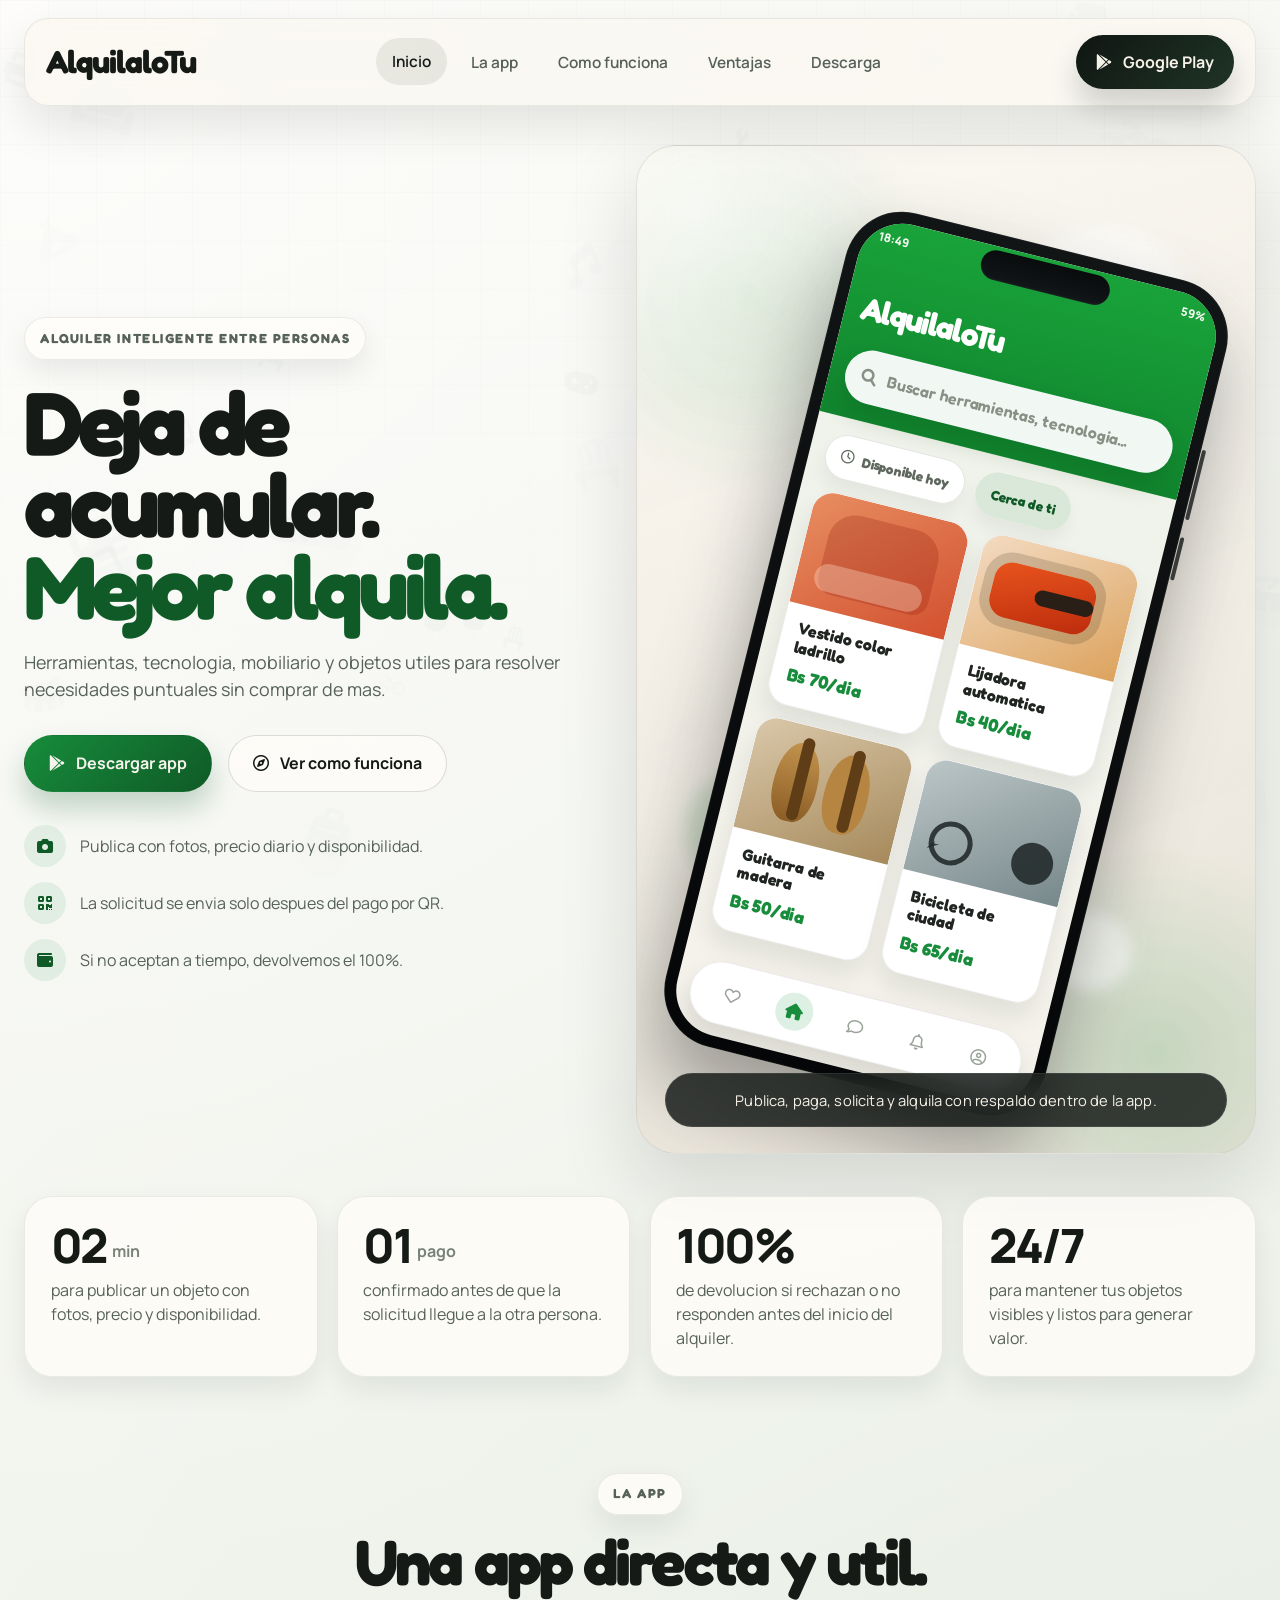
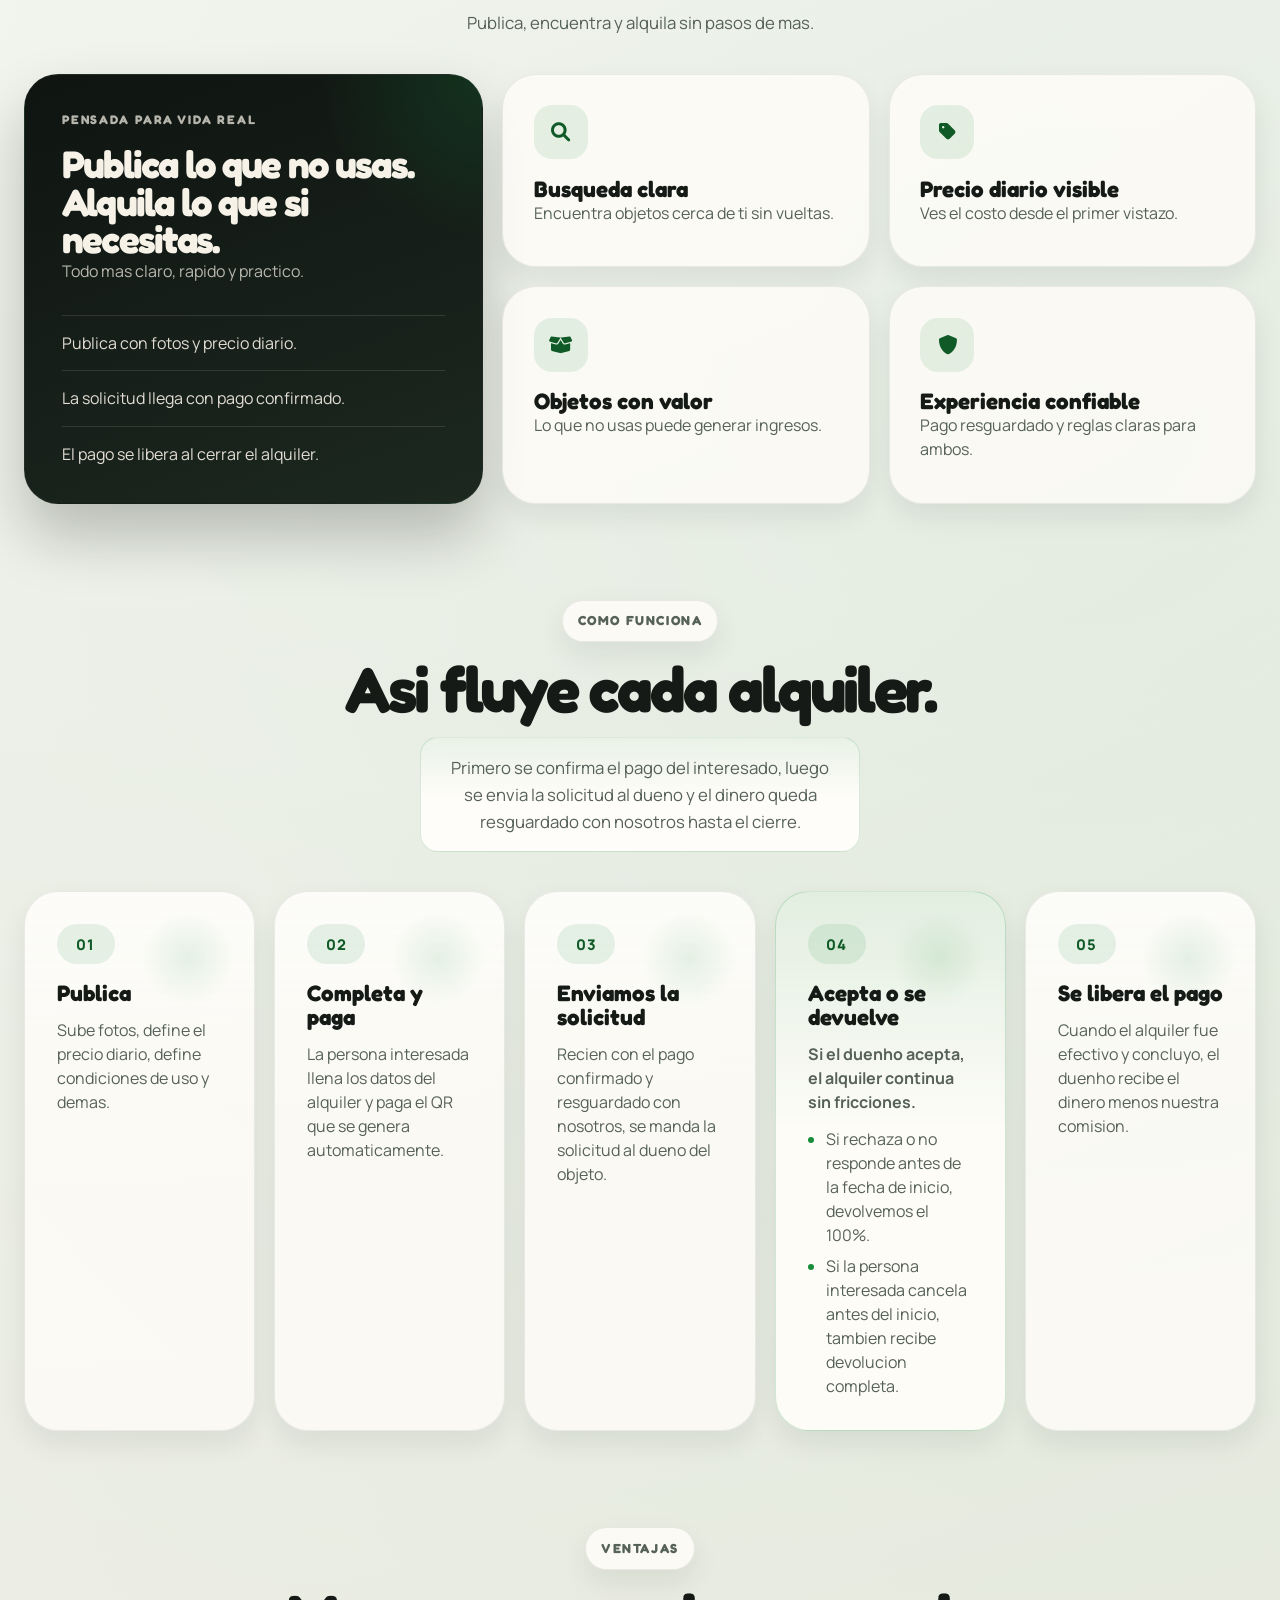
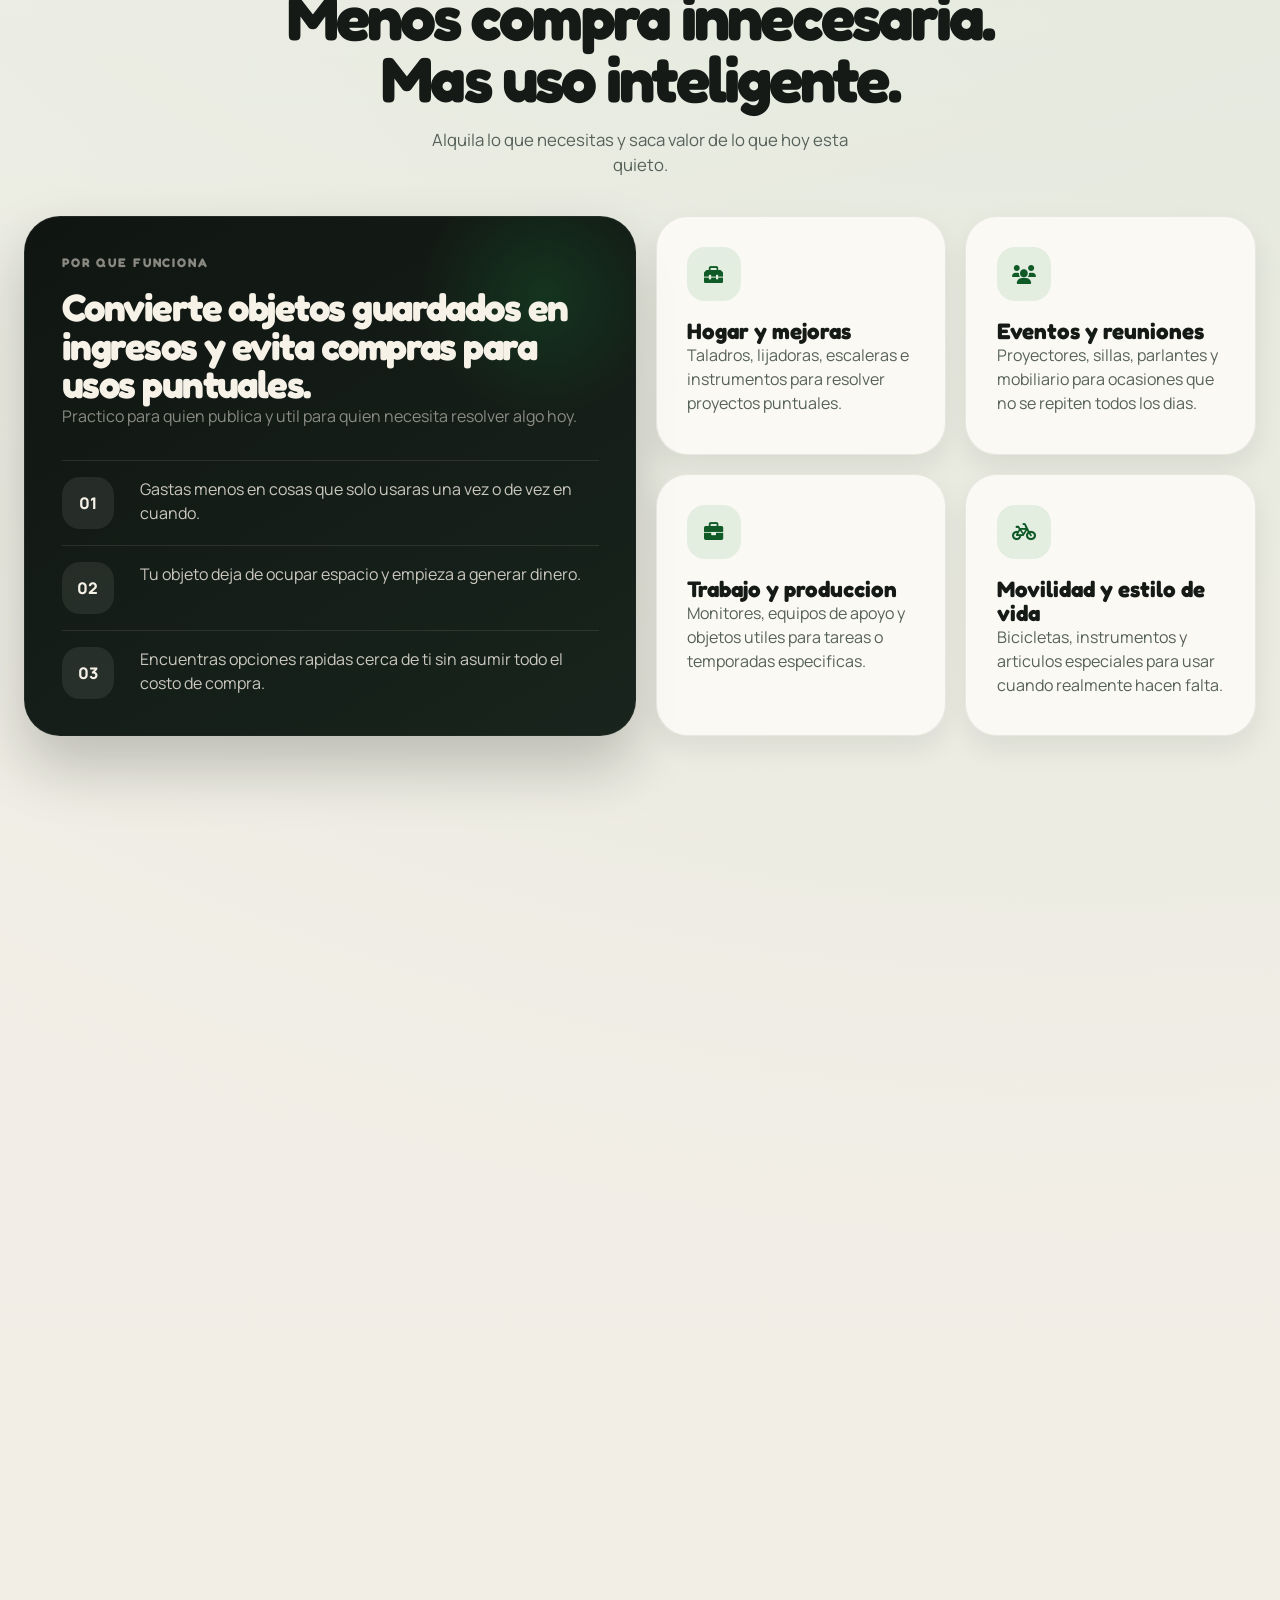
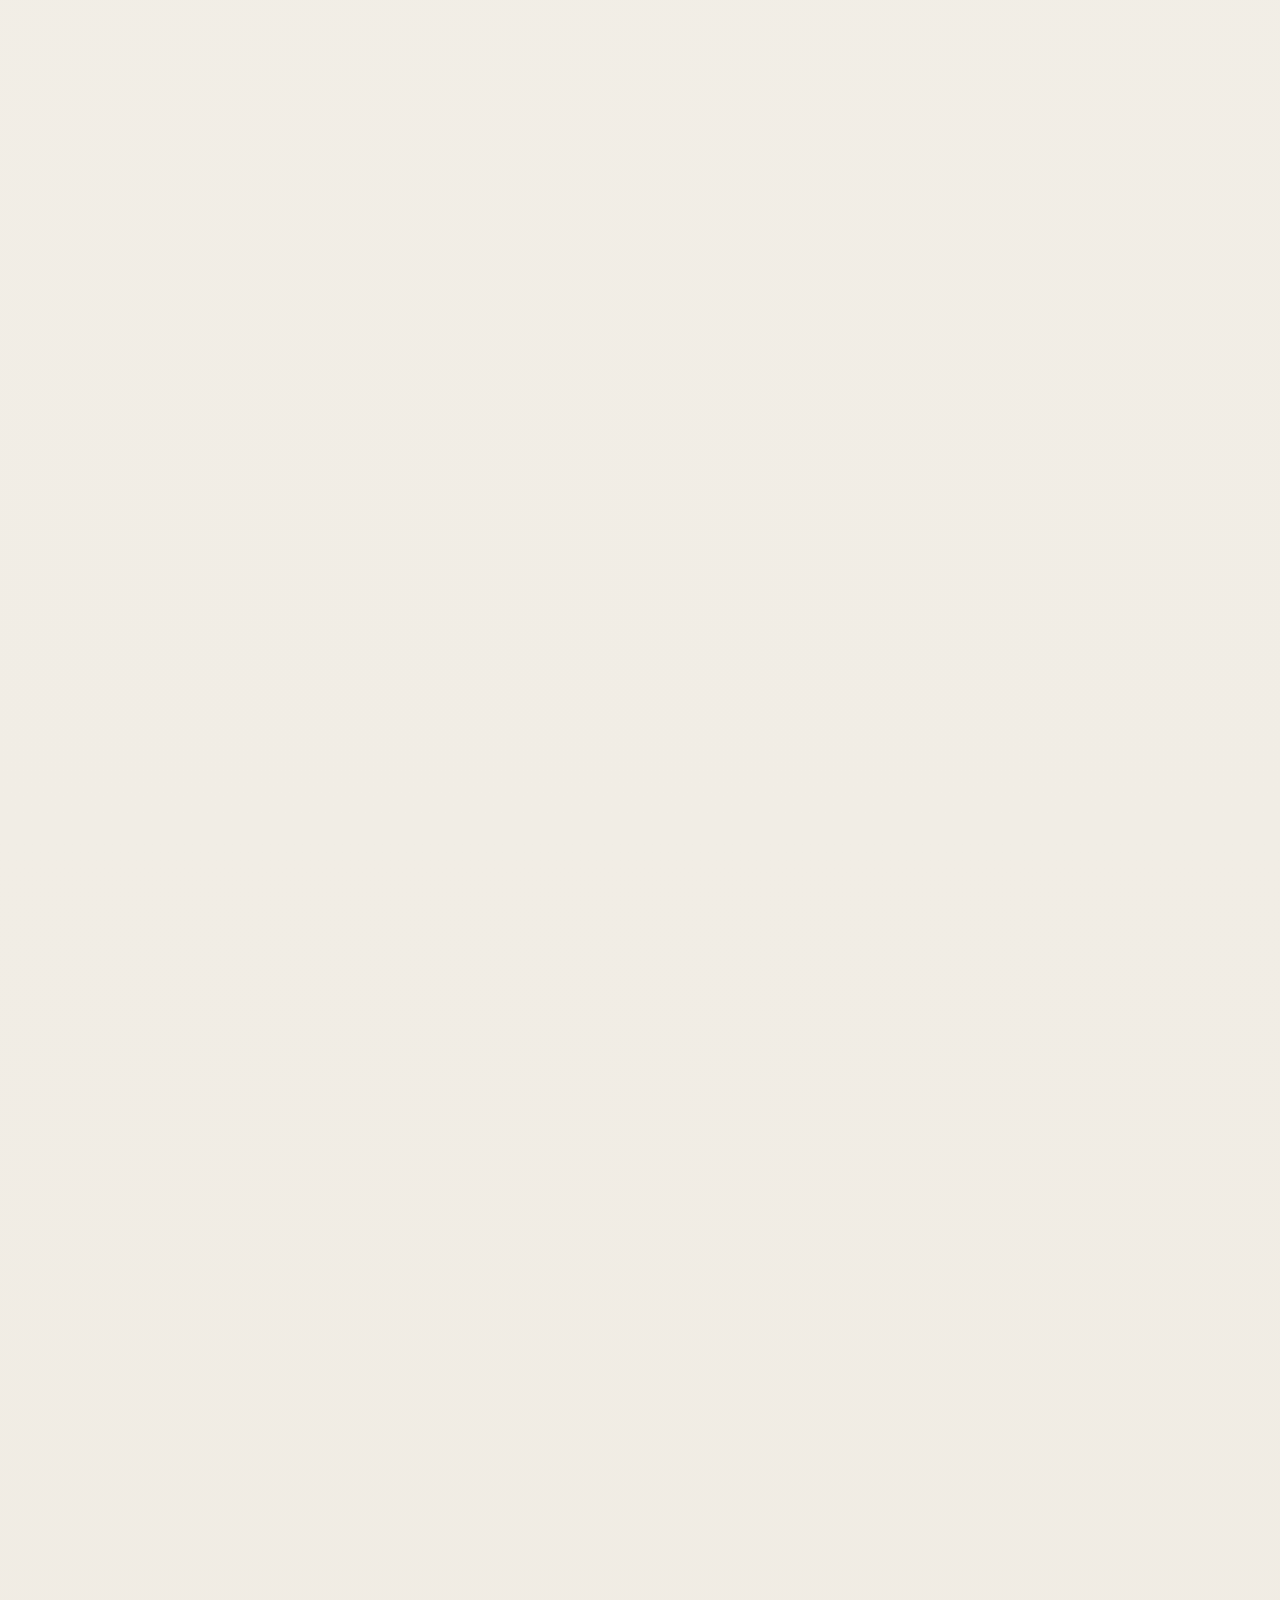
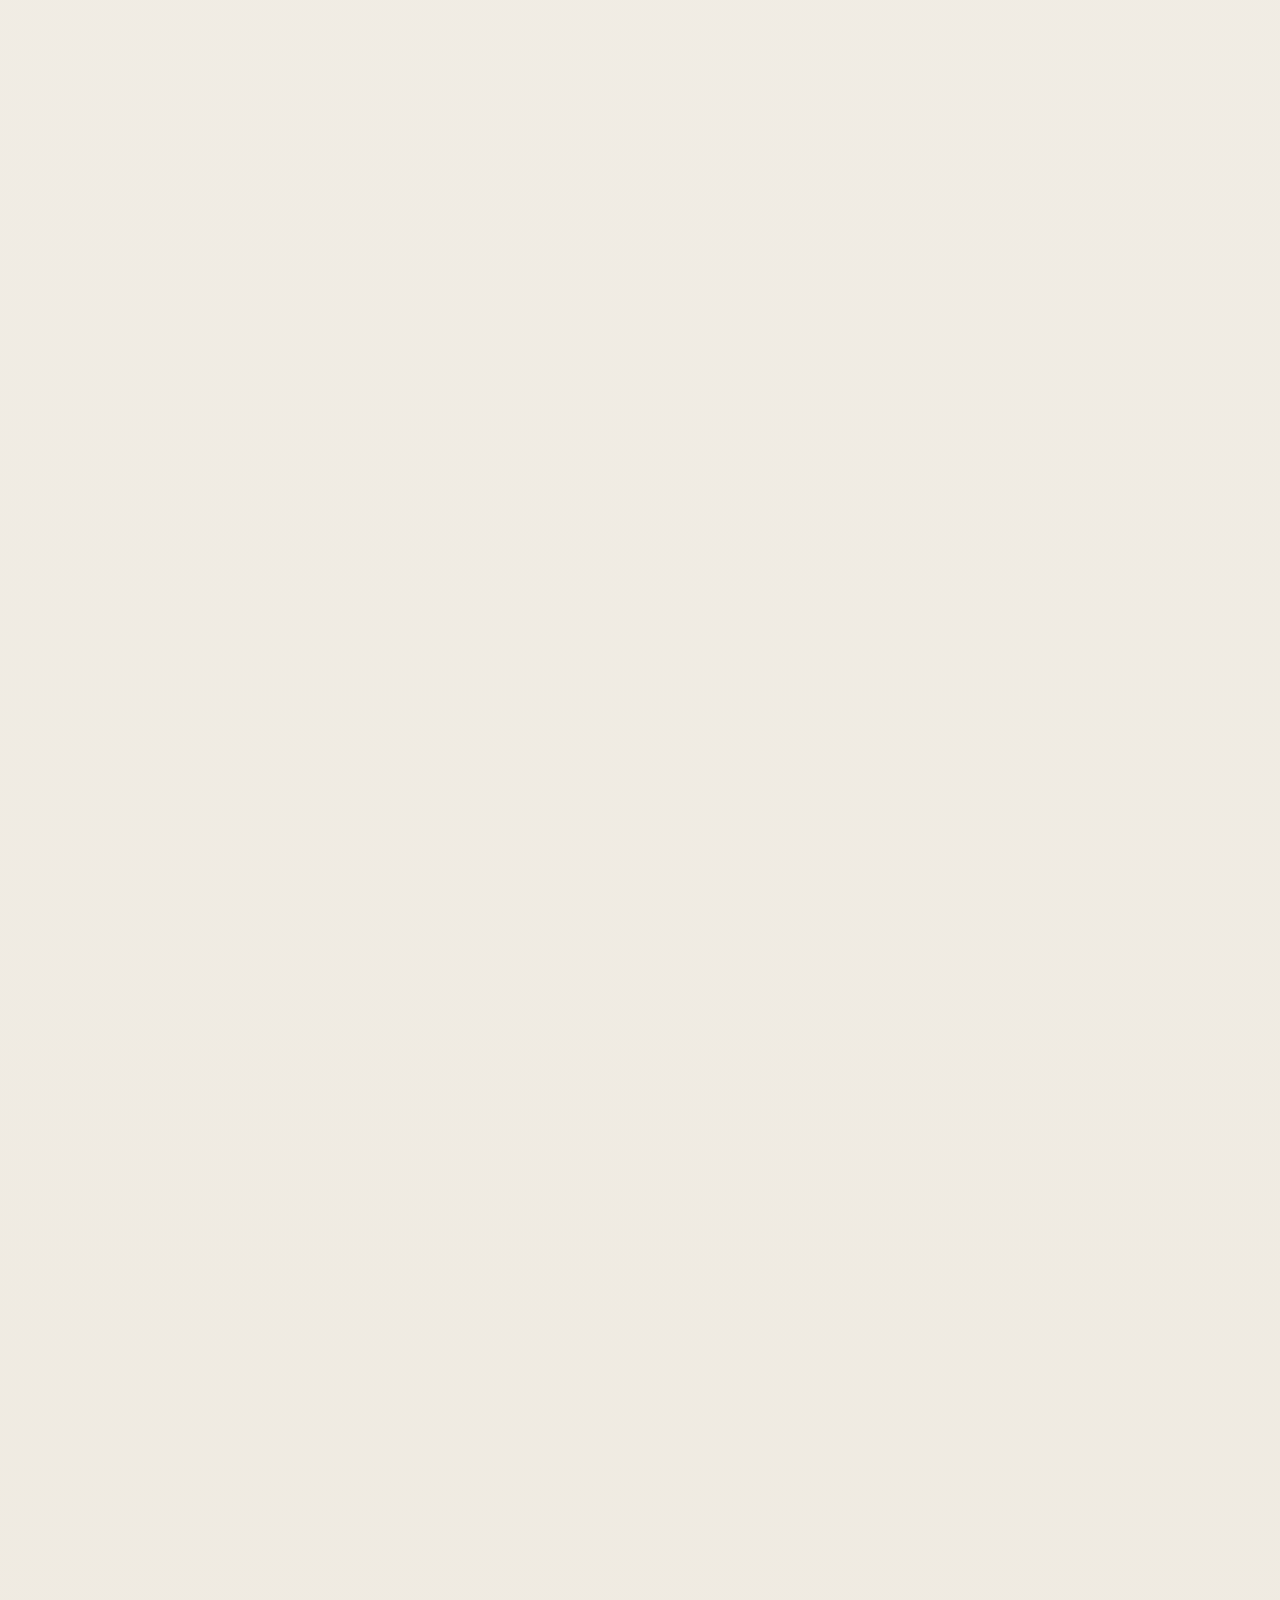
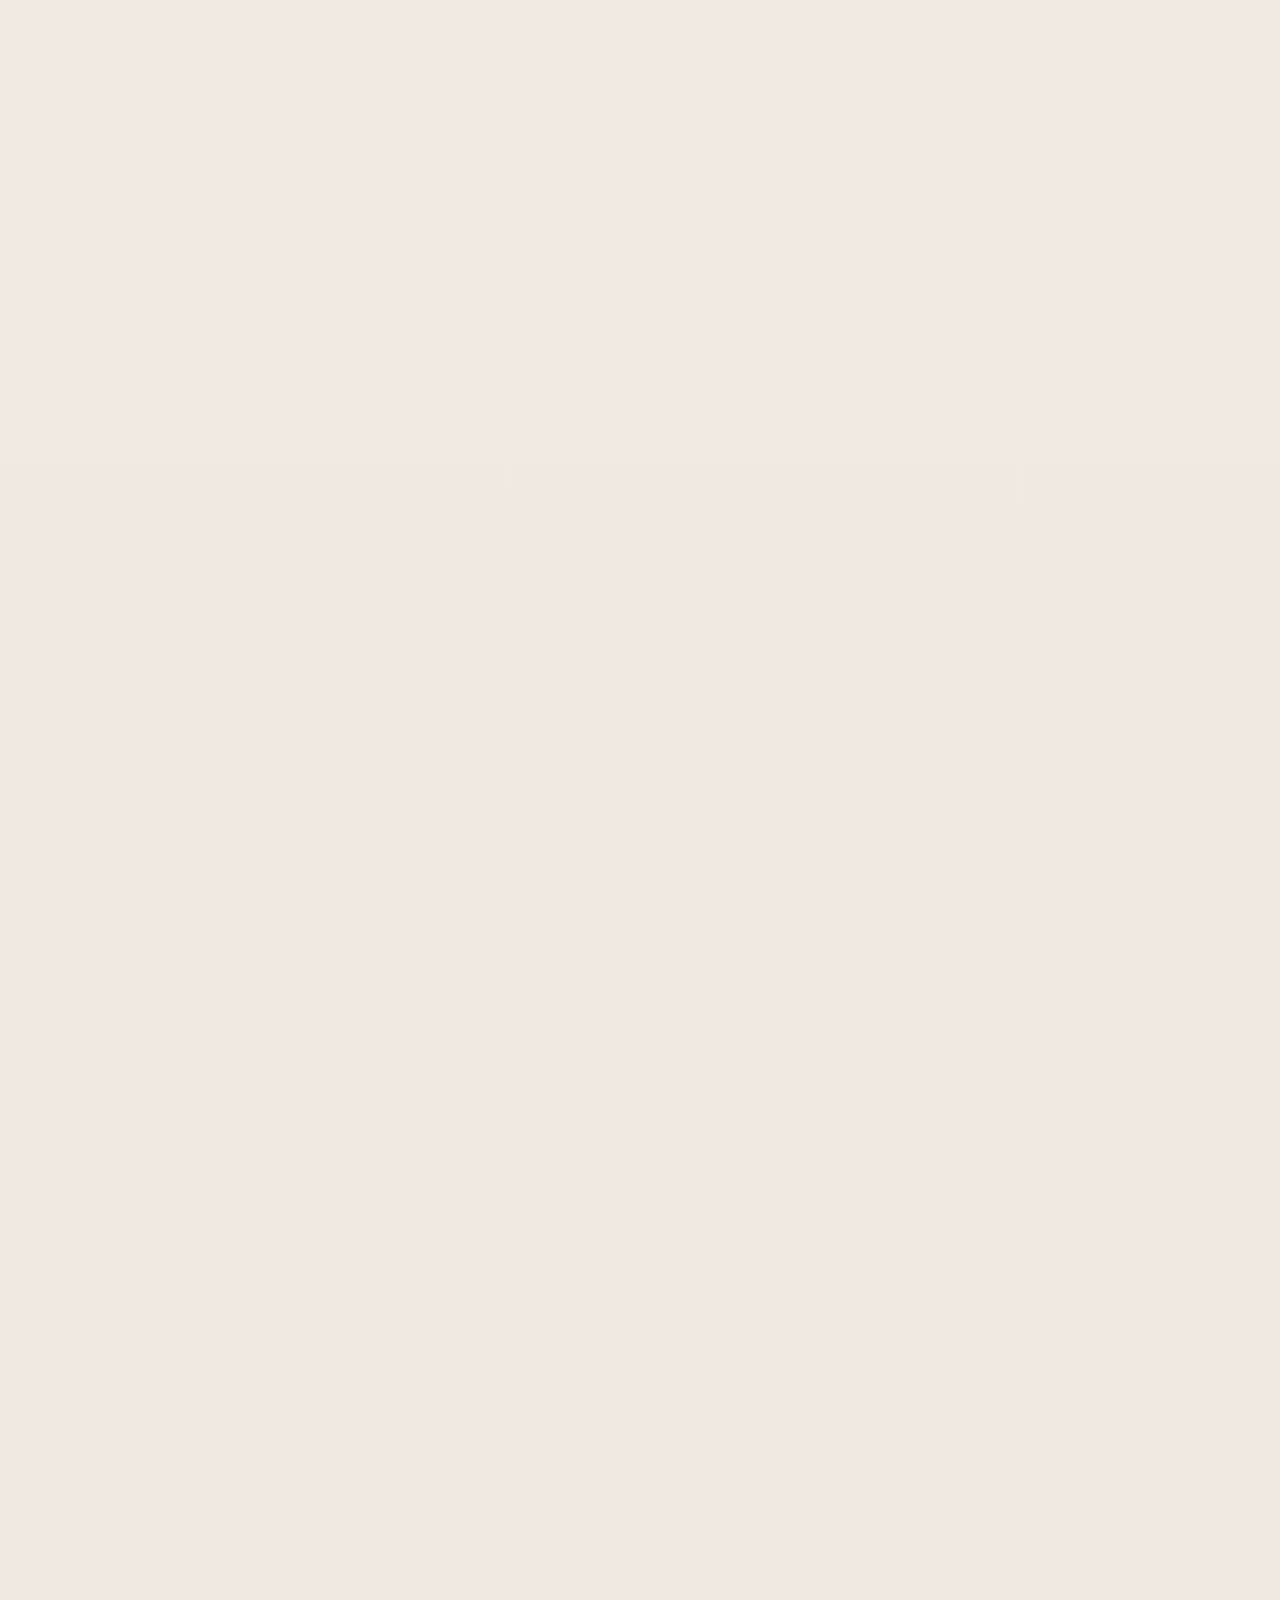
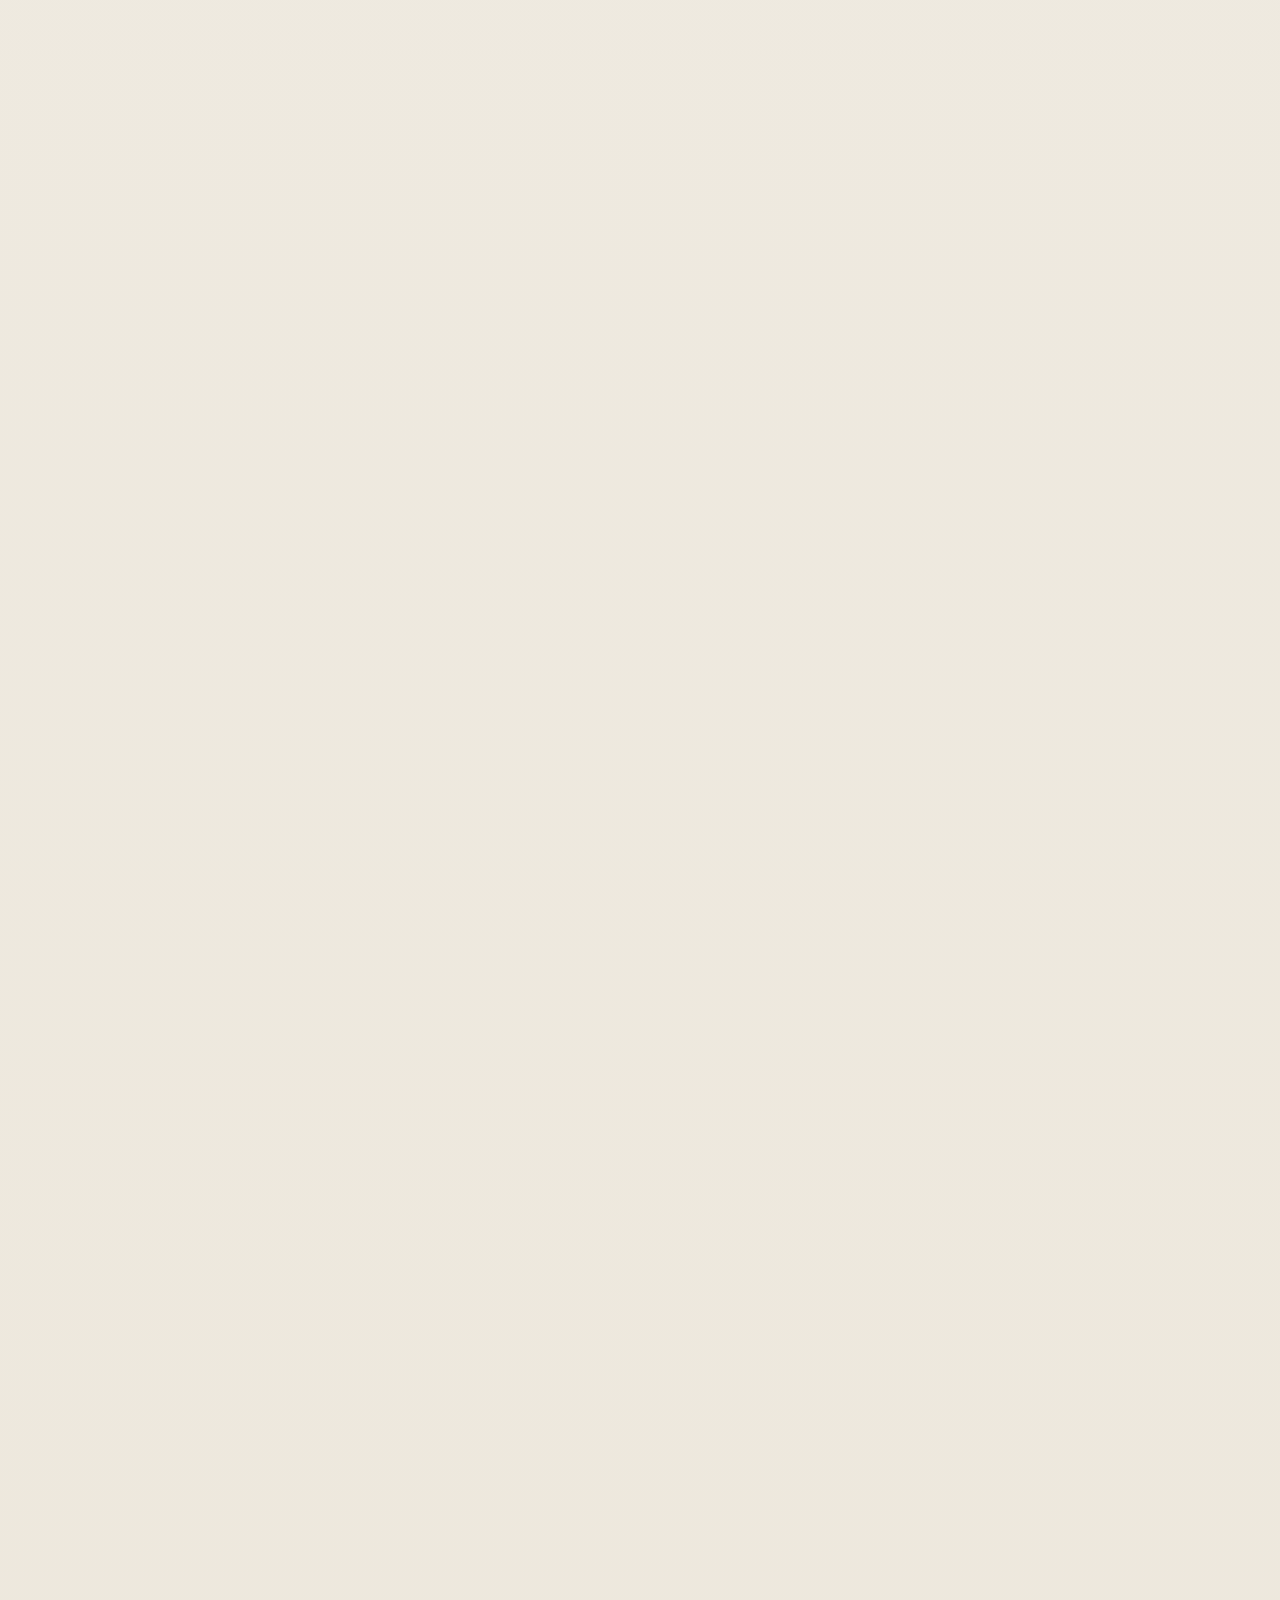
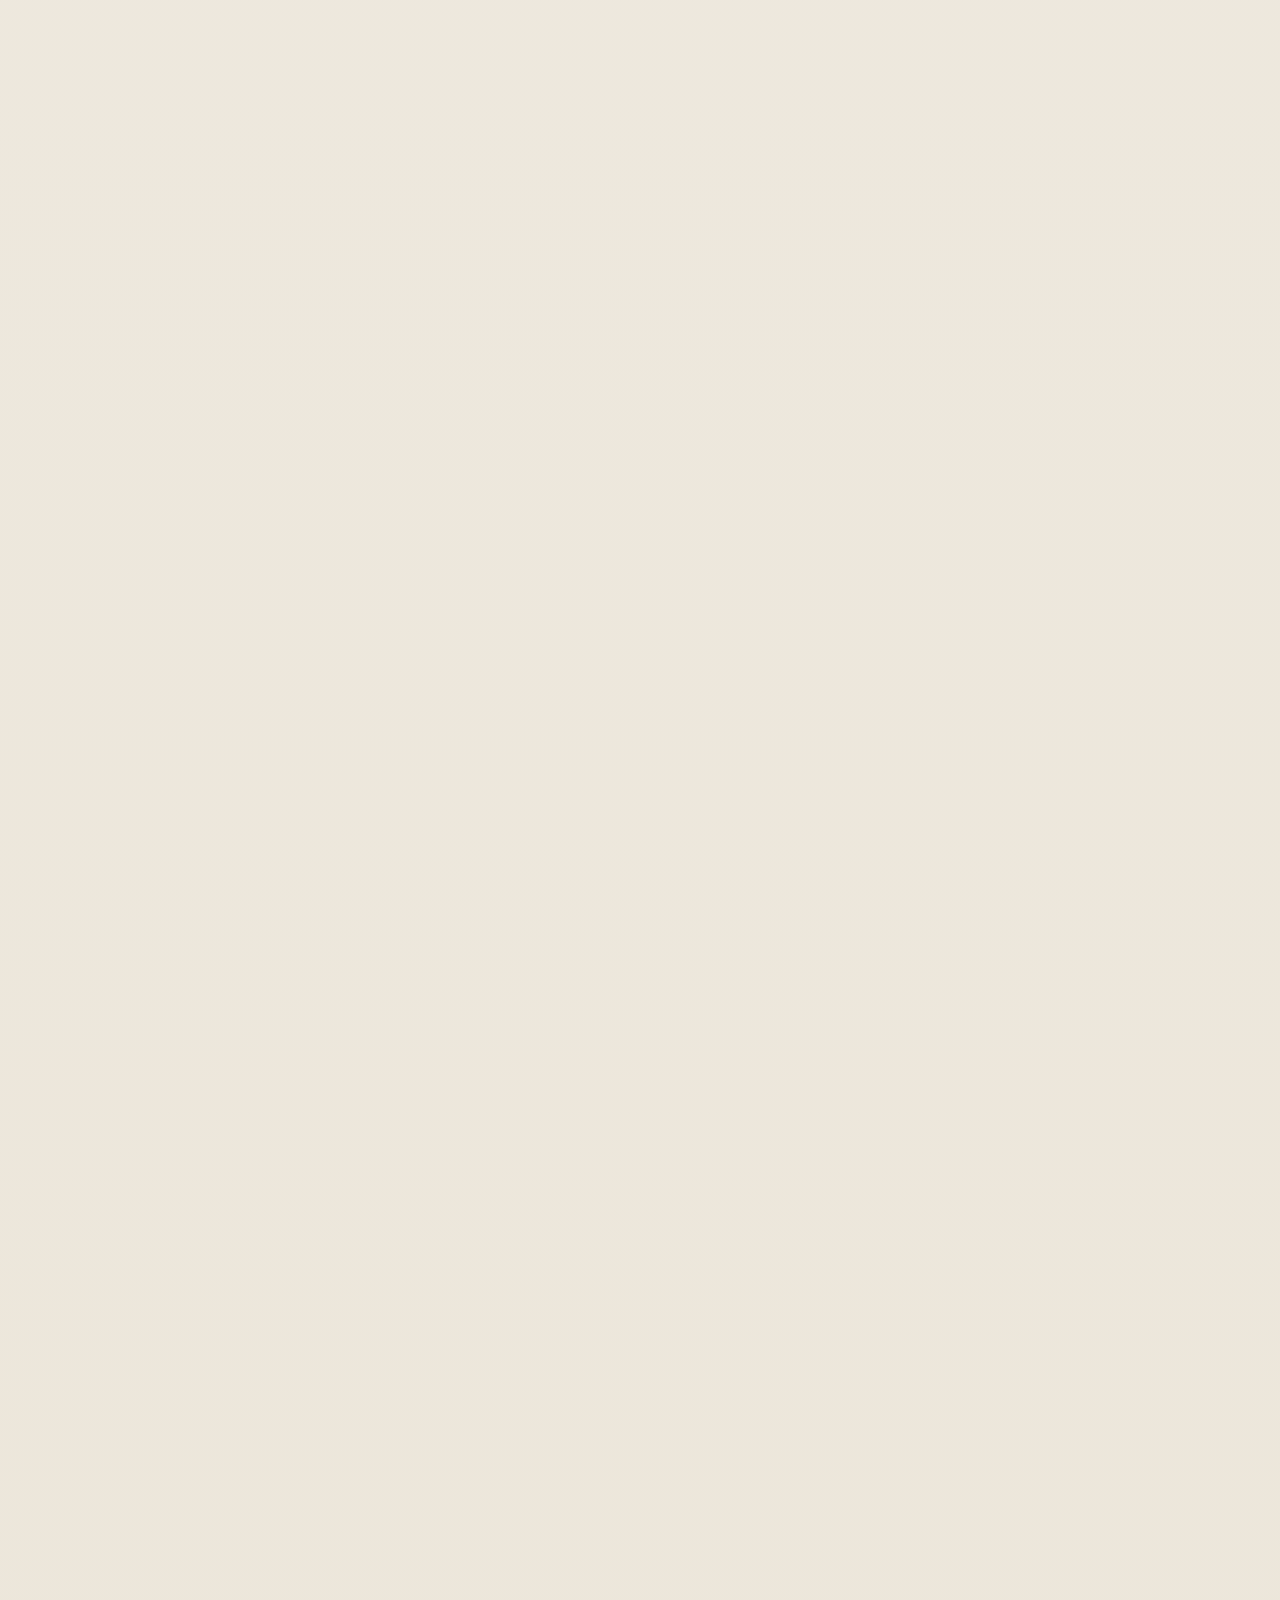
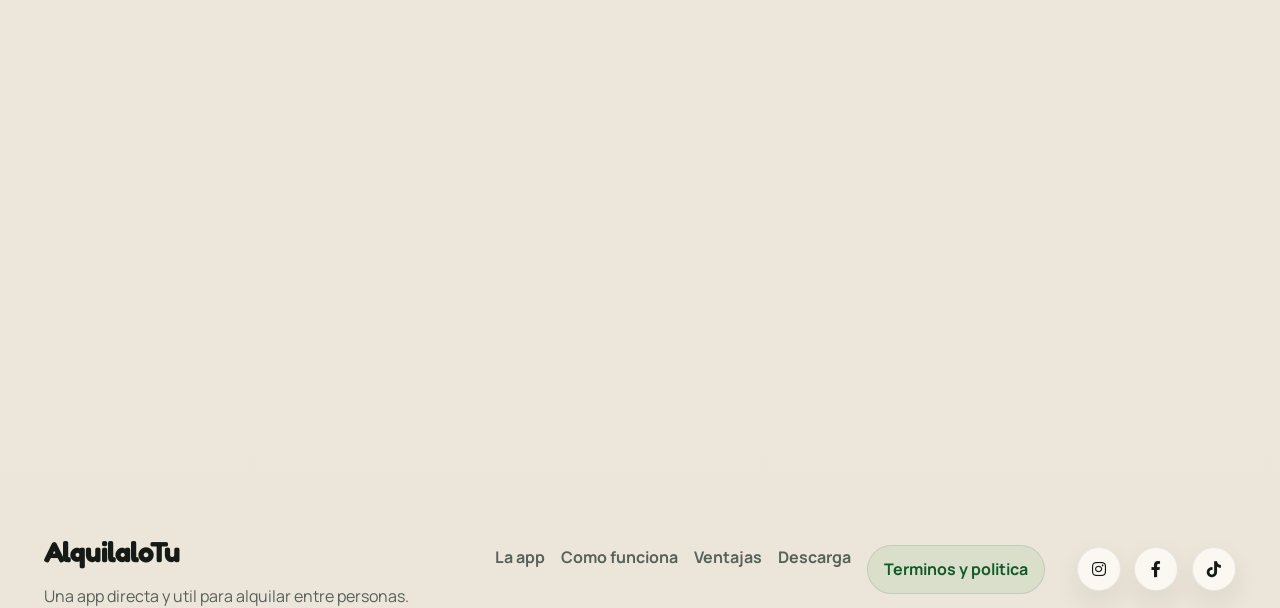
==== commit 38a744e1: "actualizando contenido real" ====
--- a/index.html
+++ b/index.html
@@ -196,7 +196,7 @@
             <div class="section-heading">
                 <span class="eyebrow">La app</span>
                 <h2>Una app directa y util.</h2>
-                <p>Menos vueltas para publicar, buscar y alquilar.</p>
+                <p>Publica, encuentra y alquila sin pasos de mas.</p>
             </div>
 
             <div class="editorial-grid">
@@ -204,40 +204,38 @@
                     <div>
                         <p class="panel-kicker">Pensada para vida real</p>
                         <h3>Publica lo que no usas. Alquila lo que si necesitas.</h3>
-                        <p>
-                            La app conecta necesidades puntuales con objetos que ya existen y pueden seguir circulando.
-                        </p>
+                        <p>Todo mas claro, rapido y practico.</p>
                     </div>
 
                     <ul class="editorial-list">
-                        <li>Publicacion simple con fotos, precio diario y fechas.</li>
-                        <li>La solicitud se envia solo despues del pago confirmado.</li>
-                        <li>El dinero queda con nosotros hasta cerrar el alquiler.</li>
+                        <li>Publica con fotos y precio diario.</li>
+                        <li>La solicitud llega con pago confirmado.</li>
+                        <li>El pago se libera al cerrar el alquiler.</li>
                     </ul>
                 </article>
 
                 <article class="editorial-panel">
                     <i class="fa-solid fa-magnifying-glass"></i>
                     <h3>Busqueda clara</h3>
-                    <p>Encuentra objetos cercanos sin llenar la pantalla de pasos innecesarios.</p>
+                    <p>Encuentra objetos cerca de ti sin vueltas.</p>
                 </article>
 
                 <article class="editorial-panel">
                     <i class="fa-solid fa-tag"></i>
                     <h3>Precio diario visible</h3>
-                    <p>Cada publicacion muestra el costo de forma directa para decidir rapido.</p>
+                    <p>Ves el costo desde el primer vistazo.</p>
                 </article>
 
                 <article class="editorial-panel">
                     <i class="fa-solid fa-box-open"></i>
                     <h3>Objetos con valor</h3>
-                    <p>Lo que hoy ocupa espacio puede resolver otra necesidad y generar ingresos.</p>
+                    <p>Lo que no usas puede generar ingresos.</p>
                 </article>
 
                 <article class="editorial-panel">
                     <i class="fa-solid fa-shield-alt"></i>
                     <h3>Experiencia confiable</h3>
-                    <p>Intermediamos el pago y ordenamos el flujo para que ambas partes tengan reglas claras.</p>
+                    <p>Pago resguardado y reglas claras para ambos.</p>
                 </article>
             </div>
         </section>
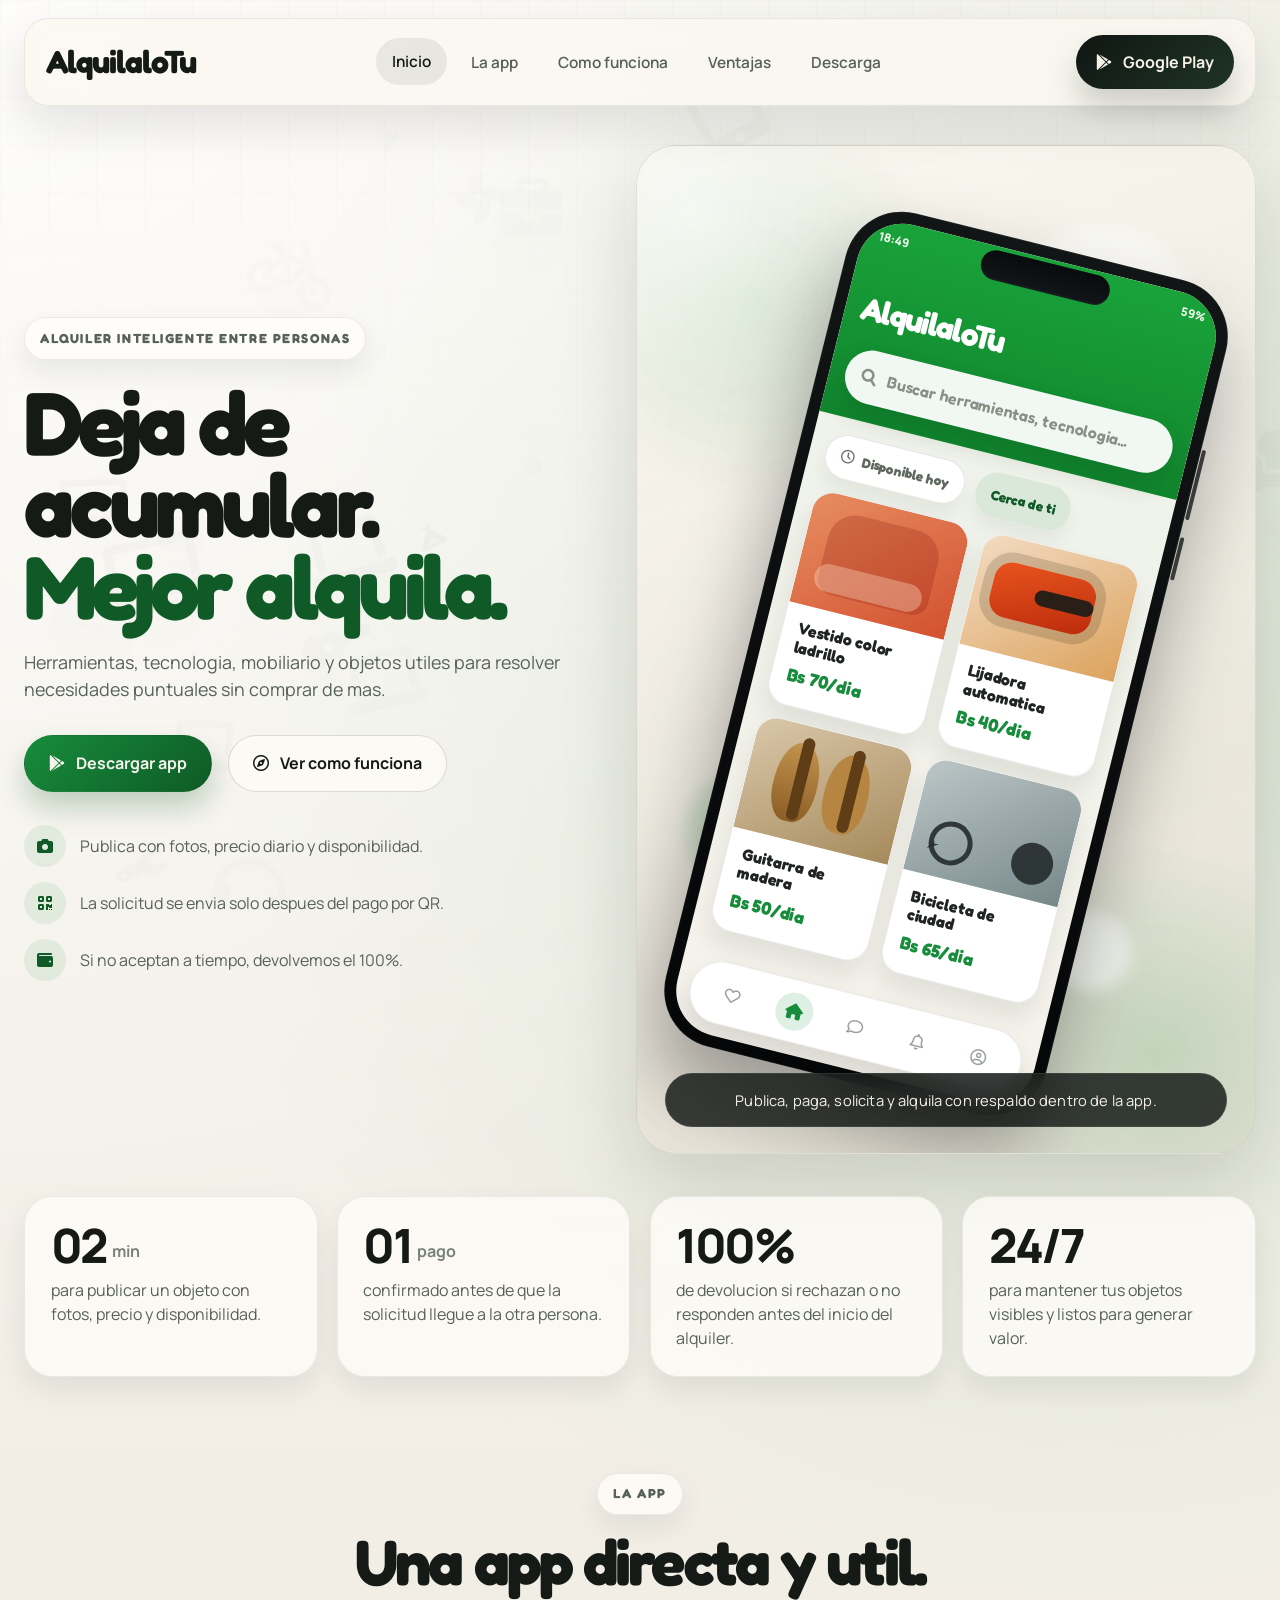
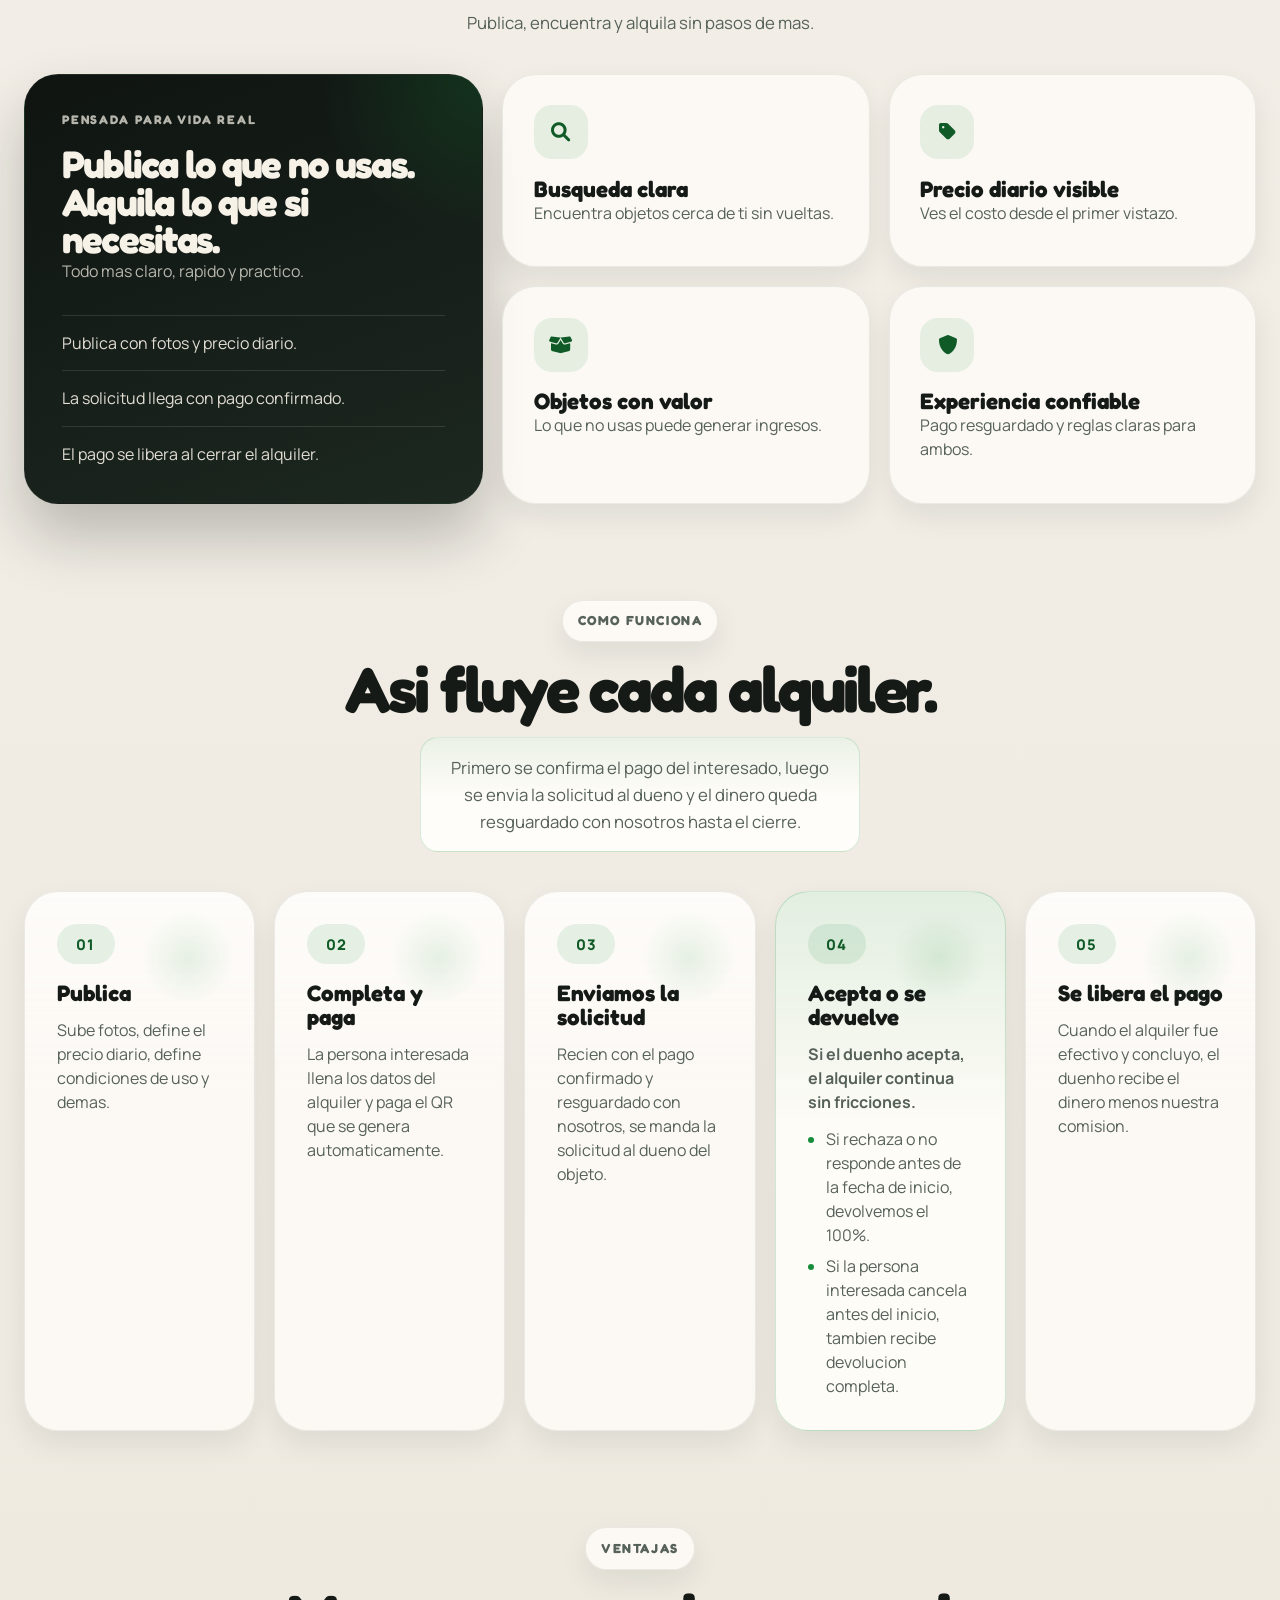
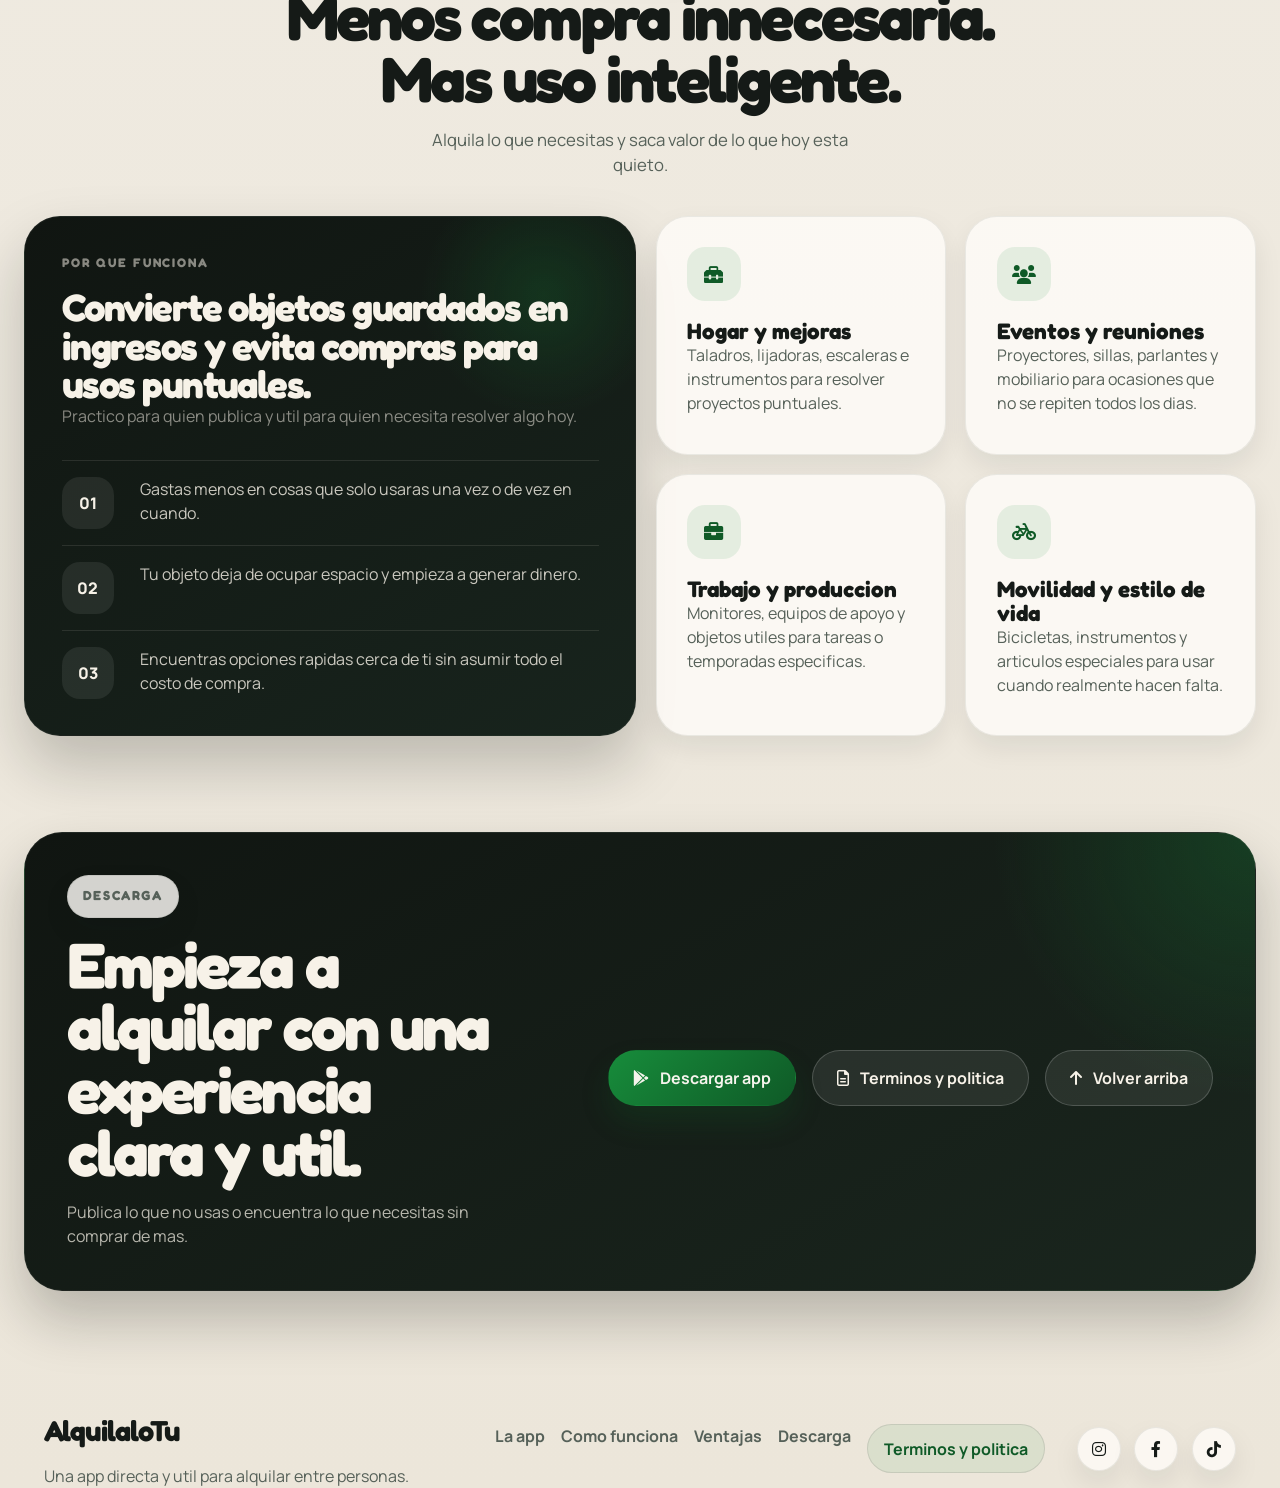
==== commit 4c0ac321: "actualizando contenido real" ====
--- a/index.html
+++ b/index.html
@@ -360,7 +360,7 @@
                         <i class="fa-brands fa-google-play"></i>
                         Descargar app
                     </a>
-                    <a class="btn btn-outline btn-outline-light" href="#terminos">
+                    <a class="btn btn-outline btn-outline-light" href="terminos.html">
                         <i class="fa-regular fa-file-lines"></i>
                         Terminos y politica
                     </a>
@@ -372,186 +372,6 @@
             </div>
         </section>
 
-        <section class="legal-section reveal" id="terminos">
-            <div class="section-heading legal-heading">
-                <span class="eyebrow">Legal</span>
-                <h2>Terminos, condiciones y politica de privacidad.</h2>
-                <p>Consulta aqui la version vigente de diciembre 2025 para el uso de AlquilaloTu.</p>
-            </div>
-
-            <div class="legal-entry">
-                <div class="legal-entry-header">
-                    <div>
-                        <p class="legal-kicker">Documento legal</p>
-                        <h3>Terminos y Condiciones de AlquilaloTu</h3>
-                    </div>
-                    <span class="legal-badge">Vigencia: diciembre 2025</span>
-                </div>
-
-                <div class="legal-body">
-                    <p><strong>Titular de la plataforma:</strong> Wecom SRL, en adelante "AlquilaloTu", "la Aplicacion" o "la Plataforma".</p>
-                    <p>El acceso, registro y uso de AlquilaloTu implican la aceptacion plena de estos Terminos y Condiciones. Si no estas de acuerdo con ellos, no debes utilizar la Aplicacion ni sus servicios.</p>
-                    <h4>1. Naturaleza del servicio e intermediacion</h4>
-                    <p>AlquilaloTu es una plataforma digital de intermediacion que permite conectar a personas que desean ofrecer bienes para alquiler con personas que desean alquilarlos.</p>
-                    <p>La relacion de alquiler se celebra exclusivamente entre los usuarios (propietario o arrendador, e inquilino o solicitante). AlquilaloTu y Wecom SRL no son propietarios de los bienes publicados, no garantizan la existencia, estado, calidad, seguridad, legalidad ni disponibilidad de dichos bienes y no forman parte del contrato de alquiler ni de los acuerdos economicos entre las partes.</p>
-                    <p>Por tanto, cualquier incumplimiento, dano, perdida, demora, robo, disputa o conflicto derivado del alquiler es responsabilidad exclusiva de los usuarios involucrados. El rol de AlquilaloTu se limita a facilitar el contacto y la gestion digital de las operaciones.</p>
-                    <h4>2. Registro de usuarios y cuenta</h4>
-                    <p>Para usar las funcionalidades principales de la Aplicacion, como publicar, solicitar alquileres, recibir pagos o registrar codigos QR, es necesario crear una cuenta.</p>
-                    <p>Al registrarte declaras que tienes mayoria de edad legal y capacidad para contratar conforme a la legislacion de Bolivia; que, en caso de representar a una empresa, cuentas con facultades suficientes para obligarla bajo estos Terminos; y que la informacion proporcionada es verdadera, completa y actualizada.</p>
-                    <p>Eres responsable de mantener la confidencialidad de tus credenciales de acceso y de todas las actividades realizadas desde tu cuenta. En caso de uso no autorizado deberas notificar de inmediato a AlquilaloTu al correo de contacto indicado en estos Terminos.</p>
-                    <p>AlquilaloTu podra suspender temporal o definitivamente cuentas que contengan datos falsos, se utilicen de manera fraudulenta, vulneren la ley o incumplan estos Terminos.</p>
-                    <h4>3. Verificacion de identidad (KYC)</h4>
-                    <p>Por motivos de seguridad, prevencion de fraudes, cumplimiento normativo y proteccion de la comunidad, AlquilaloTu podra exigir un proceso de verificacion de identidad (KYC). Este proceso incluye, como minimo, la fotografia o escaneo de la cedula de identidad (anverso y reverso), el numero de cedula de identidad y una fotografia tipo selfie.</p>
-                    <p>Toda la informacion y las imagenes enviadas para KYC quedan sometidas a revision y validacion por parte de AlquilaloTu y, en su caso, por proveedores de verificacion que colaboren con la Plataforma. La verificacion no es automatica ni inmediata y puede ser aprobada, rechazada o condicionada a que el usuario vuelva a enviar la informacion de forma correcta y legible. En caso de enviar equivocadamente informacion relacionada al KYC, se notificara al usuario para que vuelva a proporcionarla hasta que se pueda completar una verificacion correcta.</p>
-                    <p>Mientras el usuario no complete y no obtenga la aprobacion del proceso KYC, podra navegar por la Aplicacion, pero no podra publicar anuncios de alquiler, solicitar alquileres ni registrar o utilizar un codigo QR bancario para recibir pagos o devoluciones.</p>
-                    <p>El usuario declara que la informacion y las imagenes proporcionadas para el KYC le pertenecen, son autenticas y corresponden a su identidad real.</p>
-                    <h4>4. Publicaciones, fotos y contenido aportado por los usuarios</h4>
-                    <p>El contenido que cada usuario publica en la Plataforma, incluidas las fotografias de los bienes, las descripciones, los precios, las zonas de entrega, la foto de perfil, la imagen del codigo QR bancario para recibir pagos y cualquier otro dato similar, es de su exclusiva responsabilidad.</p>
-                    <p>El usuario se obliga a que dicho contenido sea veraz, claro y no induzca a error, que no infrinja derechos de imagen, propiedad intelectual o privacidad de terceros y que no sea ilegal, violento, discriminatorio, difamatorio, obsceno ni contrario a la moral o al orden publico.</p>
-                    <p>Las publicaciones, las fotografias de los bienes, las fotos de perfil y las imagenes de codigos QR bancarios podran ser sometidas a revision previa o posterior por parte de AlquilaloTu, con el fin de verificar que cumplan estos Terminos y no supongan un riesgo para otros usuarios o para la Plataforma. Esta revision puede implicar la desactivacion temporal del contenido mientras se verifica su adecuacion. La facultad de revision no implica que AlquilaloTu supervise de manera exhaustiva ni permanente todo el contenido, y no libera al usuario de su responsabilidad sobre lo que publica.</p>
-                    <p>Al subir contenido a la Plataforma, el usuario otorga a AlquilaloTu una licencia no exclusiva, mundial y revocable para mostrar dicho contenido dentro de la Aplicacion con el unico fin de prestar el servicio.</p>
-                    <p>AlquilaloTu podra editar, ocultar o eliminar contenidos o publicaciones cuando existan indicios razonables de infraccion legal, vulneracion de estos Terminos o riesgo para otros usuarios.</p>
-                    <h4>5. Funcionamiento de los alquileres y sistema de pagos</h4>
-                    <p>Cuando un usuario solicita un alquiler y el propietario lo acepta, se genera un acuerdo entre ambas partes. Corresponde exclusivamente a ellas definir y cumplir las condiciones del alquiler, el monto y la forma de pago, el lugar y el modo de entrega y devolucion, el monto de depositos o garantias y las responsabilidades por perdida, dano, retraso o mal uso del bien.</p>
-                    <p>La Aplicacion integra una pasarela de pagos de terceros, como un proveedor tipo Libelula u otro similar, que procesa los pagos y devoluciones vinculadas a los alquileres. AlquilaloTu no almacena ni procesa directamente los datos de tarjetas o cuentas bancarias, no controla ni asume responsabilidad por el funcionamiento tecnico de la pasarela de pagos y no es responsable por fallos, rechazos, demoras o cargos asociados al servicio de pago, el cual se rige por los terminos y politicas propias del proveedor correspondiente.</p>
-                    <p>El usuario puede registrar un codigo QR o credencial bancaria para recibir pagos o reembolsos. La informacion financiera ligada a dicho QR se encuentra bajo la responsabilidad de la entidad financiera y del proveedor de pagos. La imagen del QR y los datos asociados podran ser sometidos a revision por AlquilaloTu, especialmente cuando existan dudas sobre su legibilidad, su autenticidad o un posible uso inadecuado. Mientras el QR o el metodo de cobro se encuentren en proceso de revision, AlquilaloTu podra limitar su uso dentro de la Aplicacion por motivos de seguridad.</p>
-                    <p>La seccion de "ingresos y gastos" dentro de la App tiene caracter meramente informativo y no sustituye la contabilidad ni las obligaciones fiscales del usuario.</p>
-                    <h4>5.1. Comisiones de servicio y flujo de pagos</h4>
-                    <p>Cuando el arrendatario realiza el pago del alquiler mediante el codigo QR generado por la pasarela de pagos, los fondos se acreditan en primer lugar en dicha pasarela y, posteriormente, son transferidos a AlquilaloTu en calidad de intermediario de cobro. Una vez cumplidas las condiciones establecidas en estos Terminos, AlquilaloTu liquida el importe correspondiente al propietario del bien.</p>
-                    <p>AlquilaloTu percibe una comision de servicio sobre el monto total del alquiler efectivamente iniciado. El porcentaje y las condiciones de esta comision se informaran en la Aplicacion antes de la confirmacion de cada operacion y podran ser actualizados, respetando siempre las condiciones que se hayan mostrado al usuario al momento de la contratacion concreta.</p>
-                    <h4>5.2. Casos de reembolso al arrendatario</h4>
-                    <p>AlquilaloTu estara obligada a devolver integramente al arrendatario el importe pagado por el alquiler cuando se presente cualquiera de las siguientes situaciones, siempre que se produzcan antes de la fecha y hora de inicio del periodo de alquiler:</p>
-                    <ul class="legal-list">
-                        <li>cuando el arrendatario cancela manualmente la solicitud de alquiler desde la Aplicacion,</li>
-                        <li>cuando el propietario no acepta ni responde a la solicitud de alquiler hasta la fecha y hora de inicio previstas,</li>
-                        <li>cuando el propietario rechaza expresamente la solicitud de alquiler.</li>
-                    </ul>
-                    <p>En estos supuestos no se considerara iniciado el alquiler y no se devengara comision de servicio a favor de AlquilaloTu.</p>
-                    <h4>5.3. Alquiler iniciado y liquidacion al propietario</h4>
-                    <p>Se considerara que el alquiler ha sido iniciado cuando la solicitud aceptada por el propietario se mantiene vigente y no se ha producido ninguna de las situaciones de reembolso previstas en el apartado anterior al llegar la fecha y hora de inicio del alquiler.</p>
-                    <p>Una vez iniciado el periodo de alquiler, y dentro de los plazos operativos de la pasarela de pagos, AlquilaloTu procedera a liquidar al propietario el importe pagado por el arrendatario, deduciendo previamente la comision de servicio que corresponda. En estos casos el arrendatario ya no tendra derecho al reembolso automatico a traves de la Plataforma, sin perjuicio de los acuerdos que pueda alcanzar directamente con el propietario.</p>
-                    <h4>6. Obligaciones de los usuarios</h4>
-                    <p>Sin perjuicio de otras disposiciones, los usuarios se comprometen a utilizar la Plataforma unicamente para fines licitos, a respetar las leyes vigentes en Bolivia y los derechos de terceros, a honrar los acuerdos de alquiler que celebren a traves de la App, a cuidar debidamente los bienes alquilados y devolverlos conforme a lo pactado, a no usar la Plataforma para actividades fraudulentas, lavado de dinero, estafas o difusion de contenido ilegal y a abstenerse de acosar, amenazar, discriminar o injuriar a otros usuarios.</p>
-                    <p>El incumplimiento de estas obligaciones puede derivar en la suspension o cierre de la cuenta, sin perjuicio de las acciones civiles o penales que pudieran corresponder.</p>
-                    <h4>7. Intermediacion, exoneracion y limitacion de responsabilidad</h4>
-                    <p>El usuario reconoce y acepta expresamente que AlquilaloTu actua exclusivamente como intermediario tecnologico entre usuarios, que no garantiza la veracidad, calidad, estado, legalidad ni idoneidad de los bienes ofrecidos, que no verifica de manera exhaustiva los antecedentes de los usuarios y que no controla la ejecucion de los acuerdos de alquiler.</p>
-                    <p>En consecuencia, AlquilaloTu y Wecom SRL no seran responsables, en ningun caso, por danos o perdidas sufridas por el usuario como resultado de la celebracion o ejecucion de un alquiler, por robos, hurtos, danos materiales o personales, accidentes o lesiones sufridas antes, durante o despues del uso del bien, por incumplimientos de pago, cancelaciones, retrasos o malos entendidos entre usuarios, por decisiones comerciales o personales que el usuario tome basandose en la informacion de la App ni ataques informaticos que excedan el control razonable de AlquilaloTu.</p>
-                    <p>En la medida permitida por la ley, cualquier responsabilidad eventual de AlquilaloTu frente a un usuario se limitara, como maximo, al monto total de las comisiones efectivamente cobradas a dicho usuario en los tres meses anteriores al hecho que haya originado el reclamo.</p>
-                    <h4>8. Indemnidad</h4>
-                    <p>El usuario se obliga a mantener indemne a AlquilaloTu, a Wecom SRL y a sus socios, directores, empleados y colaboradores frente a cualquier reclamo, demanda, sancion o gasto, incluidos honorarios legales razonables, que se derive del uso indebido o ilegal de la Plataforma, de la infraccion de estos Terminos, de la vulneracion de derechos de terceros o de incidentes y danos derivados del alquiler o uso de los bienes publicados.</p>
-                    <h4>9. Modificaciones de la Plataforma y de los Terminos</h4>
-                    <p>AlquilaloTu podra modificar, actualizar o descontinuar funcionalidades de la Aplicacion cuando lo considere necesario para mejorar el servicio o adaptarse a cambios tecnicos, legales o comerciales.</p>
-                    <p>Asimismo, estos Terminos podran ser modificados. Las versiones actualizadas se publicaran en la misma pagina. El uso continuado de la Aplicacion despues de la publicacion de cambios implica la aceptacion de la nueva version.</p>
-                    <h4>10. Duracion, suspension y cierre de cuenta</h4>
-                    <p>Estos Terminos tienen vigencia indefinida mientras el usuario mantenga una cuenta activa y la Plataforma este operativa.</p>
-                    <p>AlquilaloTu podra suspender o cancelar una cuenta, total o parcialmente, en caso de sospecha de fraude, uso abusivo o ilicito, incumplimiento de la normativa aplicable o de estos Terminos, o por requerimiento de autoridad competente.</p>
-                    <p>El usuario podra solicitar la eliminacion de su cuenta siguiendo el procedimiento descrito en la pagina de Eliminacion de cuenta o contactando al correo oficial indicado. La suspension o cierre de cuenta no exime al usuario de las obligaciones y responsabilidades que haya generado con anterioridad.</p>
-                    <h4>11. Propiedad intelectual</h4>
-                    <p>AlquilaloTu, su nombre comercial, logotipos, diseno, codigo fuente y demas elementos propios de la Aplicacion son propiedad de Wecom SRL o se utilizan bajo licencia.</p>
-                    <p>El usuario recibe unicamente una licencia limitada, personal, no exclusiva y revocable para utilizar la Aplicacion en su dispositivo, sin que ello le otorgue ningun derecho de propiedad intelectual sobre la misma. Queda prohibida la reproduccion, modificacion, distribucion, explotacion comercial, ingenieria inversa o cualquier uso no autorizado de la Plataforma, salvo consentimiento previo y por escrito de Wecom SRL.</p>
-                    <h4>12. Ley aplicable y jurisdiccion</h4>
-                    <p>Estos Terminos se rigen por las leyes del Estado Plurinacional de Bolivia.</p>
-                    <p>Cualquier controversia relacionada con la interpretacion o ejecucion de estos Terminos, o con el uso de la Aplicacion, sera sometida a la jurisdiccion de los tribunales competentes de la ciudad de La Paz, Bolivia, sin perjuicio de los fueros irrenunciables que pudieran corresponder al usuario conforme a la normativa de proteccion al consumidor.</p>
-                </div>
-            </div>
-
-            <div class="legal-entry">
-                <div class="legal-entry-header">
-                    <div>
-                        <p class="legal-kicker">Documento legal</p>
-                        <h3>Politica de Privacidad de AlquilaloTu</h3>
-                    </div>
-                    <span class="legal-badge">Vigencia: diciembre 2025</span>
-                </div>
-
-                <div class="legal-body">
-                    <p>Esta Politica de Privacidad explica como AlquilaloTu recopila, utiliza, conserva y protege los datos personales de las personas que utilizan nuestra aplicacion movil y los sitios web vinculados. Al crear una cuenta o utilizar la Plataforma, aceptas las practicas descritas en este documento.</p>
-                    <h4>1. Responsable y contacto</h4>
-                    <p>El responsable del tratamiento de tus datos personales es Wecom SRL, empresa administradora de la plataforma AlquilaloTu, con operaciones en el Estado Plurinacional de Bolivia.</p>
-                    <p>Para cualquier consulta relacionada con proteccion de datos o con esta Politica, puedes escribir a: Correo electronico: alquilalotubolivia@gmail.com</p>
-                    <h4>2. Datos personales que se tratan</h4>
-                    <p>Los tipos de datos personales que podemos tratar, segun como uses la App, son los siguientes:</p>
-                    <p><strong>a) Datos de registro y cuenta</strong><br>Nombre, correo electronico, numero de telefono, contrasena (almacenada de forma cifrada), foto de perfil y demas informacion que decidas incluir en tu cuenta.</p>
-                    <p><strong>b) Datos de verificacion de identidad (KYC)</strong><br>Fotografia o escaneo de tu documento de identidad, fotografia tipo selfie y, cuando corresponda, fecha de nacimiento u otros datos necesarios para verificar tu identidad, prevenir fraudes y cumplir con requisitos de seguridad. La informacion e imagenes enviadas para KYC pueden quedar sometidas a revision manual para validar su legibilidad, coherencia y autenticidad antes de habilitar ciertas funciones de la App.</p>
-                    <p><strong>c) Datos vinculados a publicaciones y actividades dentro de la App</strong><br>Informacion de los bienes que publiques para alquiler (titulo, descripcion, categoria, precio, fotografias del bien, zonas de entrega que selecciones de las opciones disponibles), historial de solicitudes, reservas, mensajes y valoraciones entre usuarios. Las fotografias de los bienes, la foto de perfil y, en su caso, la imagen del codigo QR bancario que registres para recibir pagos pueden ser revisadas por AlquilaloTu cuando sea necesario para comprobar que cumplen las normas de uso y no suponen un riesgo para otros usuarios.</p>
-                    <p><strong>d) Datos relacionados con pagos</strong><br>Identificadores que vinculan tu cuenta con un medio de cobro o devolucion, como el codigo QR de tu banco u otros identificadores proporcionados por la pasarela de pagos. AlquilaloTu no almacena los datos completos de tus tarjetas de credito o debito: esos datos son tratados directamente por el proveedor de pagos externo.</p>
-                    <p><strong>e) Datos tecnicos y de funcionamiento</strong><br>Identificadores internos de usuario, identificadores de dispositivo o token de notificaciones, version de la App, sistema operativo, registros basicos de actividad y de errores necesarios para seguridad, soporte y mejora del servicio.</p>
-                    <p>AlquilaloTu no solicita ni trata de forma especifica datos sobre salud, creencias religiosas, orientacion sexual u otros datos especialmente sensibles. Te recomendamos no incluir este tipo de informacion en tus publicaciones o mensajes.</p>
-                    <h4>3. Finalidades del tratamiento</h4>
-                    <p>Tus datos personales se utilizan para las siguientes finalidades:</p>
-                    <ul class="legal-list">
-                        <li><strong>Prestacion del servicio y funcionamiento de la Plataforma:</strong> Permitir tu registro, gestionar tu cuenta, mostrar tus publicaciones, procesar solicitudes de alquiler, gestionar la seccion de "ingresos y gastos" con caracter informativo, enviar notificaciones sobre movimientos en tu cuenta y mantener el funcionamiento general de la App.</li>
-                        <li><strong>Verificacion de identidad, seguridad y prevencion de fraudes:</strong> Comprobar que la persona que utiliza la App es quien dice ser, reducir riesgos de estafa, prevenir actividades ilicitas y proteger a la comunidad de usuarios. Esto incluye el uso de la informacion KYC, de ciertos datos tecnicos y, cuando sea necesario, la revision de contenidos como fotos de anuncios y codigos QR bancarios.</li>
-                        <li><strong>Gestion de pagos y devoluciones:</strong> Facilitar la comunicacion de la informacion estrictamente necesaria a la pasarela de pagos y/o a las entidades financieras para procesar cobros, depositos y reembolsos vinculados a los alquileres.</li>
-                        <li><strong>Comunicaciones relacionadas con el servicio:</strong> Enviarte correos electronicos o notificaciones en la App sobre confirmaciones de operaciones, cambios relevantes en los Terminos y Condiciones o en esta Politica, advertencias de seguridad, recordatorios y mensajes de soporte.</li>
-                        <li><strong>Atencion al usuario y soporte tecnico:</strong> Atender consultas, reclamos, quejas o sugerencias que envies por los canales habilitados y registrar internamente estas gestiones.</li>
-                        <li><strong>Cumplimiento de obligaciones legales:</strong> Cumplir con requerimientos de autoridades competentes, normas contables, fiscales, de prevencion de lavado de activos y otras obligaciones legales que puedan resultar aplicables.</li>
-                        <li><strong>Mejora del servicio y estadisticas internas:</strong> Analizar de manera agregada e anonimizada el uso de la App, detectar puntos de mejora, corregir errores y planificar nuevas funcionalidades.</li>
-                    </ul>
-                    <p>AlquilaloTu no utiliza tus datos para vender bases de datos a terceros ni para mostrarte publicidad de terceros fuera del ambito del servicio.</p>
-                    <h4>4. Base juridica del tratamiento</h4>
-                    <p>El tratamiento de tus datos se fundamenta en:</p>
-                    <ul class="legal-list">
-                        <li>la ejecucion del contrato de uso de la Plataforma (necesidad de tratar tus datos para poder ofrecerte el servicio),</li>
-                        <li>el cumplimiento de obligaciones legales que puedan aplicarnos,</li>
-                        <li>el interes legitimo de AlquilaloTu en mantener la seguridad, prevenir el fraude y mejorar la calidad de la App,</li>
-                        <li>y, cuando corresponda, en tu consentimiento expreso, especialmente para la verificacion de identidad mediante imagenes y para ciertas comunicaciones opcionales.</li>
-                    </ul>
-                    <h4>5. Comunicacion de datos a terceros</h4>
-                    <p>Para poder prestar el servicio, tus datos personales pueden ser comunicados o accesibles a:</p>
-                    <ul class="legal-list">
-                        <li>proveedores tecnologicos que prestan servicios de hosting, almacenamiento, comunicaciones, envio de notificaciones y soporte a la Plataforma,</li>
-                        <li>pasarelas de pago y entidades financieras, que procesan los pagos y devoluciones, y que en algunos casos pueden recibir tu correo electronico u otros datos minimos necesarios para identificar la operacion y cumplir sus obligaciones legales,</li>
-                        <li>proveedores de verificacion de identidad (KYC), si se utilizan servicios externos para contrastar tu documento o tu selfie,</li>
-                        <li>autoridades administrativas, fiscales o judiciales, cuando exista obligacion legal o requerimiento formal.</li>
-                    </ul>
-                    <p>En todos los casos, estos terceros trataran tus datos unicamente para las finalidades para las que fueron comunicados y bajo compromisos de confidencialidad y seguridad adecuados. AlquilaloTu no autoriza a estos terceros a utilizar tus datos para fines propios de marketing directo ajenos al servicio.</p>
-                    <h4>6. Conservacion de los datos</h4>
-                    <p>Los datos personales se conservaran:</p>
-                    <ul class="legal-list">
-                        <li>mientras mantengas una cuenta activa y sea necesario para prestarte el servicio,</li>
-                        <li>durante los plazos adicionales que exijan las leyes aplicables (por ejemplo, normativa contable, fiscal o de prevencion de lavado de activos),</li>
-                        <li>y mientras puedan derivarse responsabilidades legales relacionadas con el uso de la Plataforma o con las operaciones realizadas.</li>
-                    </ul>
-                    <p>Transcurridos estos plazos, los datos seran eliminados o anonimizados de forma segura, salvo que la ley exija conservarlos durante un tiempo mayor.</p>
-                    <h4>7. Derechos de los usuarios</h4>
-                    <p>De acuerdo con la normativa aplicable en Bolivia, puedes ejercer, entre otros, los siguientes derechos sobre tus datos personales:</p>
-                    <ul class="legal-list">
-                        <li>derecho de acceso, para saber que datos se tratan sobre ti,</li>
-                        <li>derecho de rectificacion, para corregir datos inexactos o incompletos,</li>
-                        <li>derecho de supresion, cuando los datos ya no sean necesarios para los fines para los que fueron recabados, siempre que no exista una obligacion legal de conservacion,</li>
-                        <li>derecho de oposicion o limitacion del tratamiento en determinados casos,</li>
-                        <li>derecho de portabilidad, en los supuestos previstos por la ley.</li>
-                    </ul>
-                    <p>Para ejercer estos derechos o formular consultas sobre privacidad, puedes escribir a alquilalotubolivia@gmail.com, indicando tu nombre completo, el correo registrado en la App y la solicitud concreta que deseas realizar. AlquilaloTu podra solicitarte informacion adicional razonable para verificar tu identidad antes de atender la solicitud.</p>
-                    <h4>8. Eliminacion de cuenta y de datos</h4>
-                    <p>Si deseas que tu cuenta sea eliminada, deberas seguir el procedimiento descrito en la seccion de "Eliminar cuenta" dentro de la app o dirigirse a la pagina para su efectiva eliminacion:</p>
-                    <p><a href="https://sites.google.com/d/14HCYBKTKnzoJZQ0wfy2BwIRwSXW2-Sr1/p/1_s4HWiuk_gRuwsDdzHh95flUDaSeXcb0/edit" target="_blank" rel="noopener noreferrer">Pagina de eliminacion de cuenta</a></p>
-                    <p>En cualquiera de las opciones se tendra que mandar la solicitud manualmente enviando un correo a soportealquilalotu@gmail.com con la siguiente informacion:</p>
-                    <ul class="legal-list">
-                        <li>direccion de correo con la que estas registrado en AlquilaloTu,</li>
-                        <li>nombre completo (tal como aparece en tu perfil),</li>
-                        <li>indicar claramente que solicitas la eliminacion de tu cuenta,</li>
-                        <li>opcionalmente, el motivo por el cual deseas eliminar tu cuenta.</li>
-                    </ul>
-                    <p>Una vez verificada tu identidad, procederemos a desactivar tu cuenta y a eliminar o anonimizar tus datos personales, salvo aquellos que debamos conservar por obligaciones legales o por posibles responsabilidades derivadas de operaciones ya realizadas.</p>
-                    <h4>9. Medidas de seguridad</h4>
-                    <p>AlquilaloTu adopta medidas tecnicas, fisicas y organizativas razonables para proteger los datos personales frente a accesos no autorizados, perdida, destruccion o alteracion ilicita.</p>
-                    <p>No obstante, ningun sistema tecnologico es completamente infalible. El usuario reconoce que proporciona su informacion bajo su propia responsabilidad y, a su vez, se compromete a mantener sus credenciales de acceso en secreto, utilizar dispositivos protegidos e informar de inmediato a AlquilaloTu si sospecha de un uso no autorizado de su cuenta.</p>
-                    <p>En caso de producirse un incidente de seguridad que pueda afectar de forma relevante a tus datos personales, AlquilaloTu actuara conforme a la normativa aplicable y, cuando proceda, te informara oportunamente.</p>
-                    <h4>10. Menores de edad</h4>
-                    <p>La Plataforma esta dirigida a personas con mayoria de edad legal y capacidad para contratar. AlquilaloTu no recoge de forma consciente datos personales de menores de edad. Si un padre, madre o tutor legal considera que un menor ha proporcionado datos personales a traves de la App, puede contactar con nosotros para solicitar su eliminacion.</p>
-                    <h4>11. Cookies y tecnologias similares</h4>
-                    <p>El sitio web informativo de AlquilaloTu puede utilizar cookies tecnicas y herramientas similares necesarias para su correcto funcionamiento, estadisticas basicas y mejoras de experiencia. No se utilizan cookies para mostrar publicidad personalizada de terceros fuera del ambito del servicio.</p>
-                    <p>Puedes gestionar las cookies desde la configuracion de tu navegador. La desactivacion de algunas cookies puede afectar el funcionamiento de determinadas partes del sitio.</p>
-                    <h4>12. Cambios en la Politica de Privacidad</h4>
-                    <p>AlquilaloTu podra modificar esta Politica de Privacidad cuando sea necesario para adaptarla a cambios legales, tecnicos o en la prestacion del servicio. La version vigente estara siempre disponible en la misma pagina y mostrara la fecha de su ultima actualizacion. El uso continuado de la App despues de la publicacion de cambios implicara la aceptacion de la nueva version.</p>
-                    <h4>13. Contacto</h4>
-                    <p>Para dudas, reclamos o sugerencias sobre estos Terminos o sobre la App, puedes escribirnos a:</p>
-                    <p>Correo: alquilalotubolivia@gmail.com<br>Numero: 62538075</p>
-                </div>
-            </div>
-        </section>
     </main>
 
     <footer class="site-footer">
@@ -565,7 +385,7 @@
             <a href="#como-funciona">Como funciona</a>
             <a href="#ventajas">Ventajas</a>
             <a href="#descarga">Descarga</a>
-            <a class="footer-legal-link" href="#terminos">Terminos y politica</a>
+            <a class="footer-legal-link" href="terminos.html">Terminos y politica</a>
         </div>
 
         <div class="footer-social">
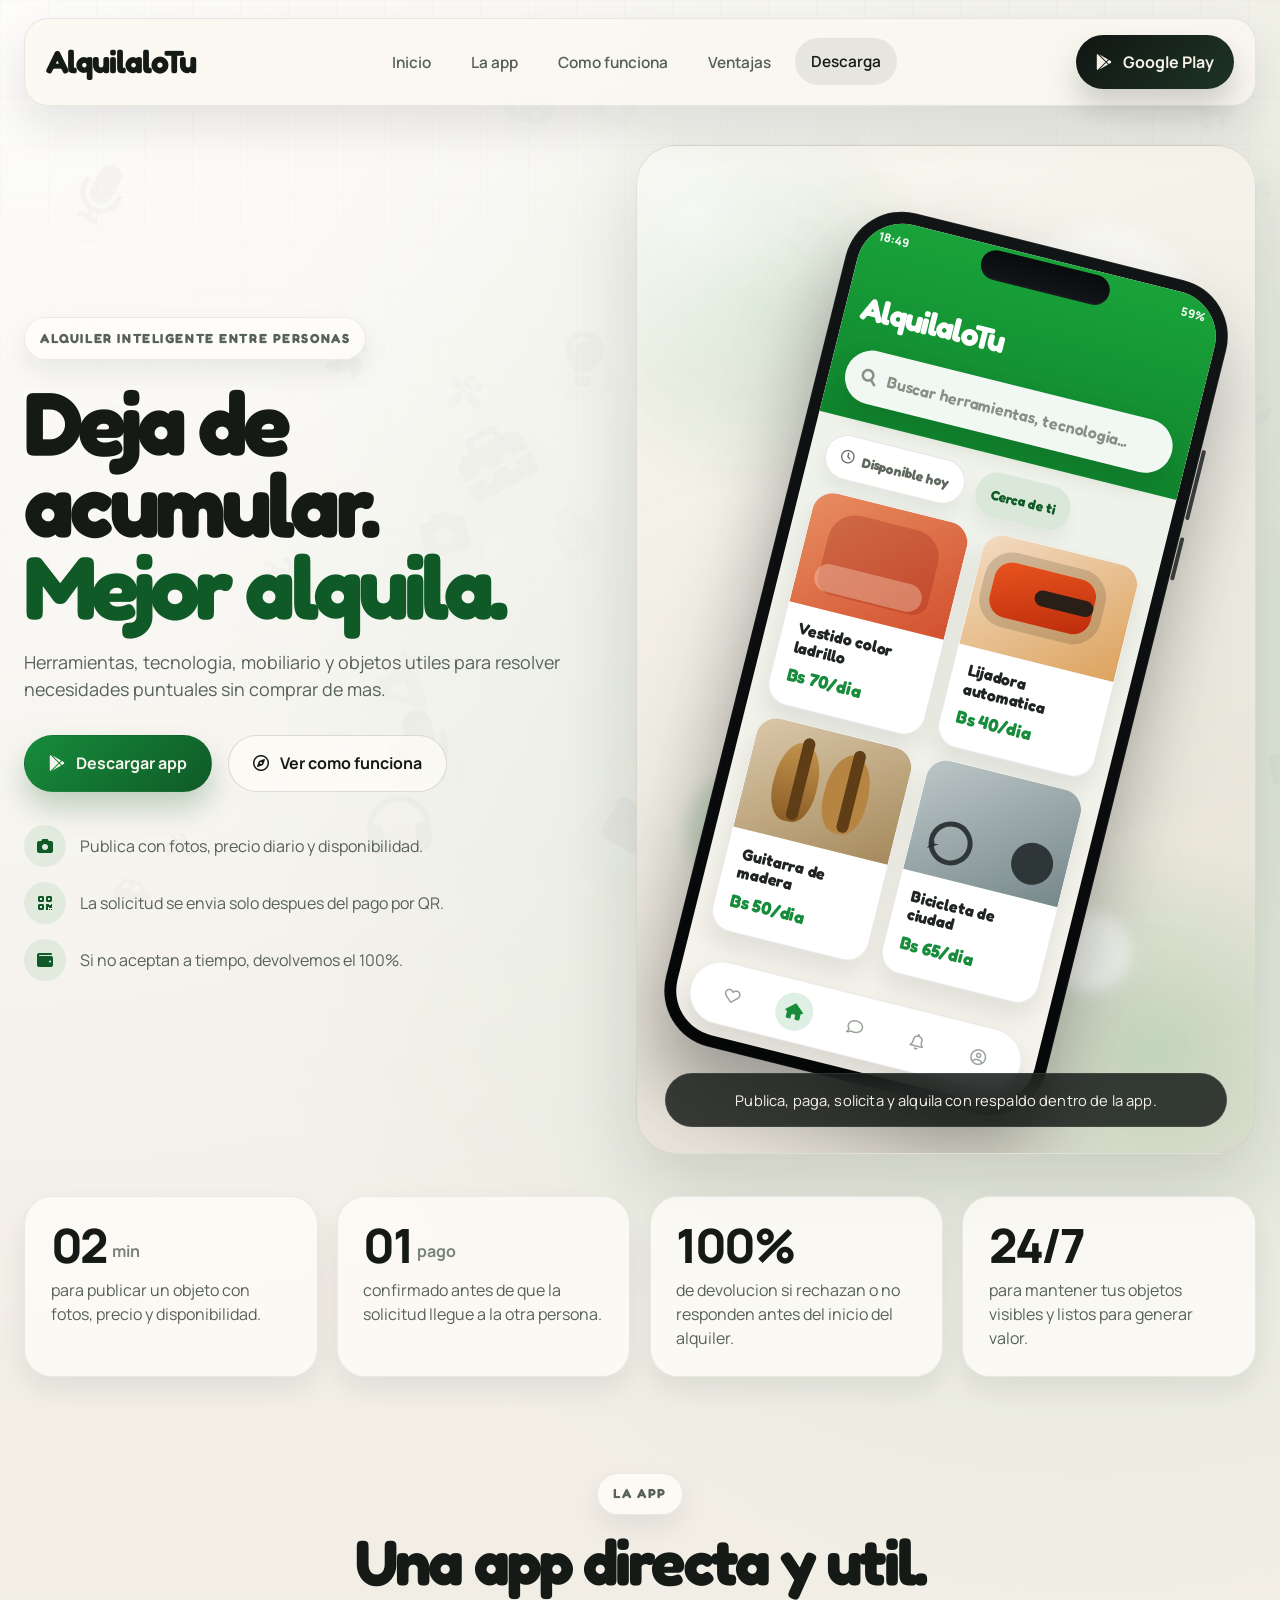
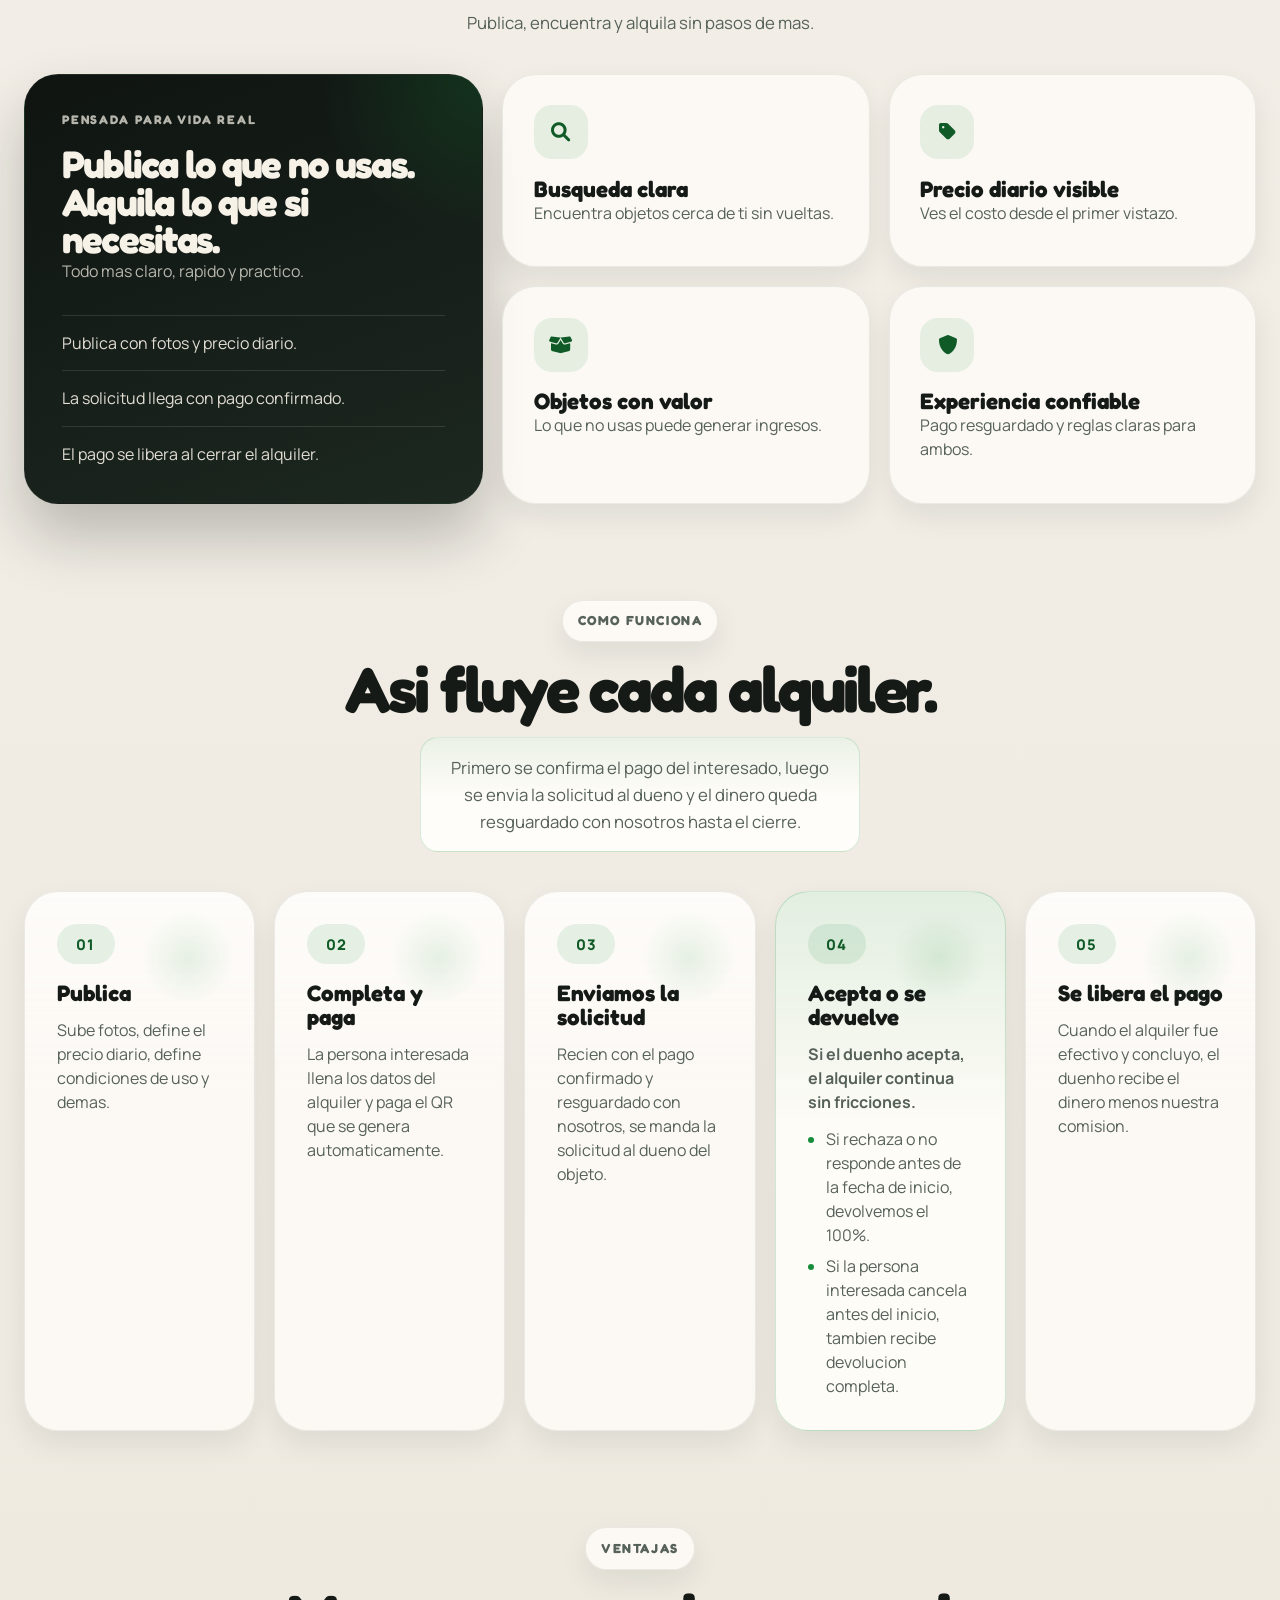
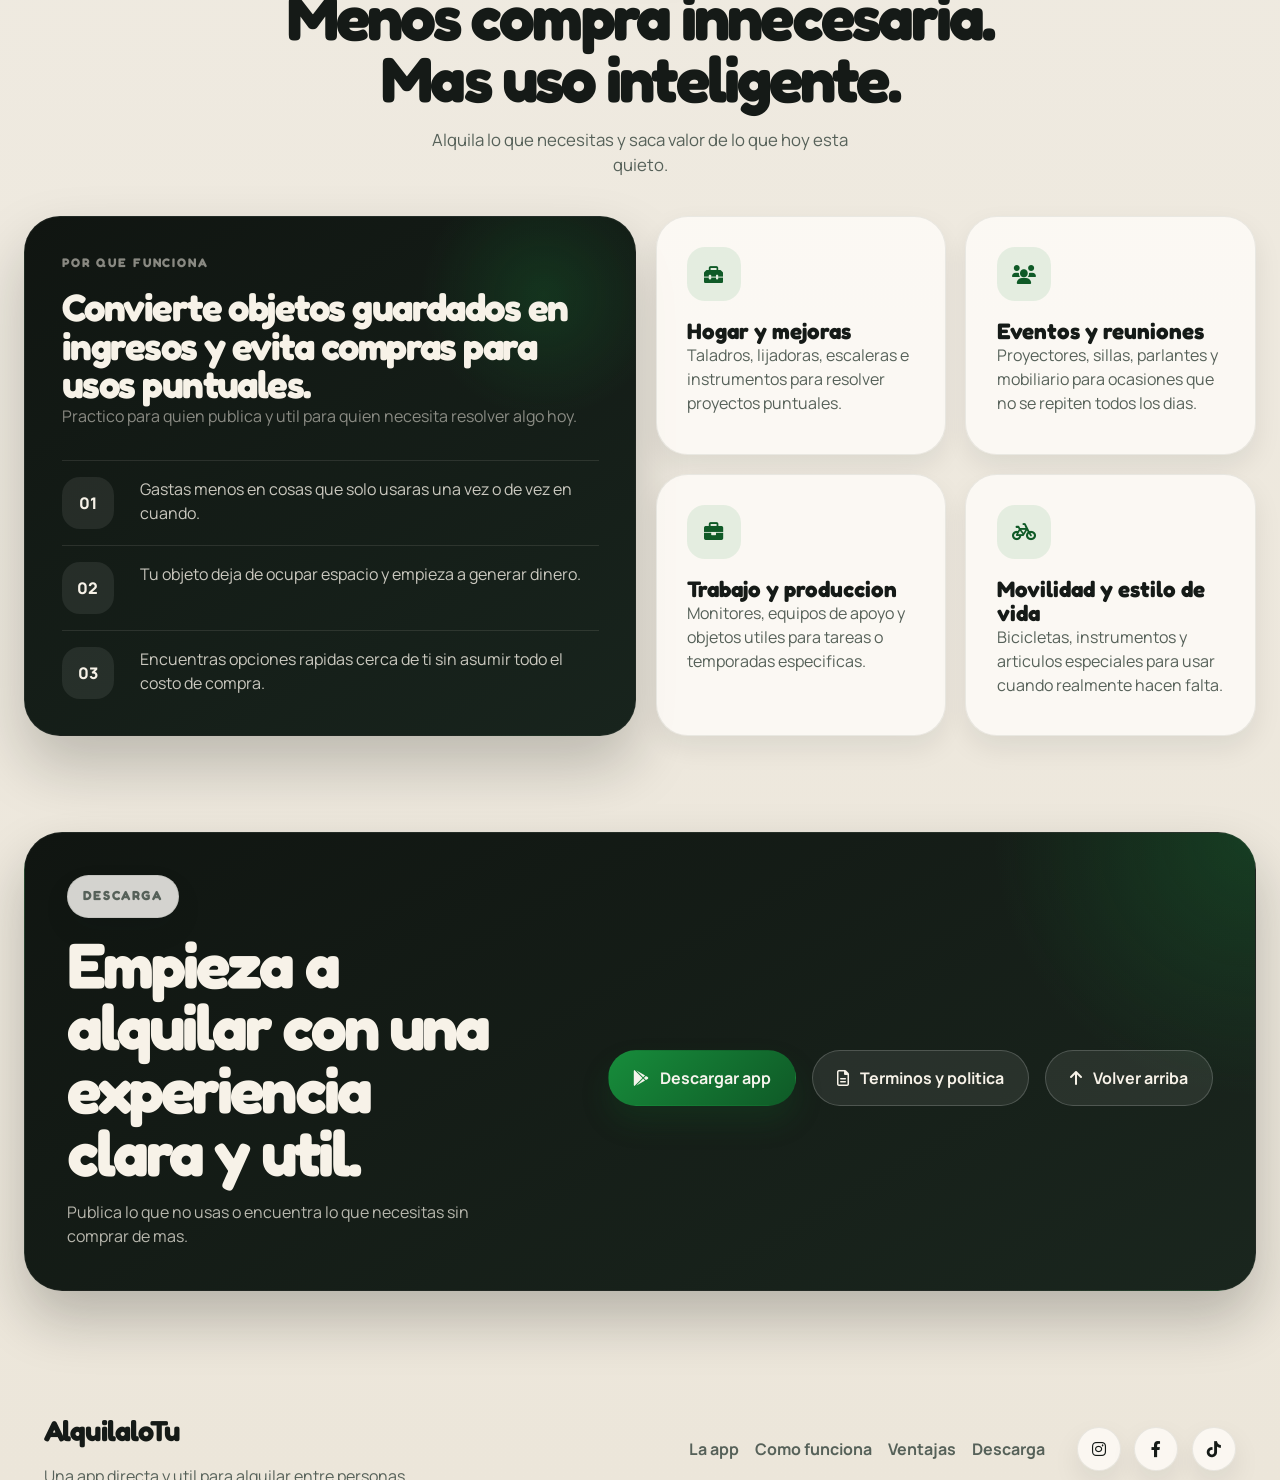
==== commit 1e51b063: "actualizando contenido real" ====
--- a/index.html
+++ b/index.html
@@ -385,7 +385,6 @@
             <a href="#como-funciona">Como funciona</a>
             <a href="#ventajas">Ventajas</a>
             <a href="#descarga">Descarga</a>
-            <a class="footer-legal-link" href="terminos.html">Terminos y politica</a>
         </div>
 
         <div class="footer-social">
--- a/styles.css
+++ b/styles.css
@@ -1066,6 +1066,10 @@
     max-width: 860px;
 }
 
+.legal-section--standalone {
+    padding-top: 2rem;
+}
+
 .legal-entry {
     padding: 2.2rem;
     border: 1px solid rgba(21, 26, 23, 0.08);
@@ -1119,11 +1123,13 @@
 .legal-body {
     display: grid;
     gap: 0.9rem;
+    font-size: 1rem;
+    line-height: 1.75;
 }
 
 .legal-body h4 {
-    margin-top: 1rem;
-    font-size: 1.05rem;
+    margin-top: 1.2rem;
+    font-size: 1.08rem;
     color: var(--ink);
 }
 
@@ -1146,6 +1152,10 @@
     color: var(--accent-deep);
     text-decoration: underline;
     text-underline-offset: 0.18em;
+}
+
+.legal-body p strong {
+    color: var(--ink);
 }
 
 .footer-legal-link {
